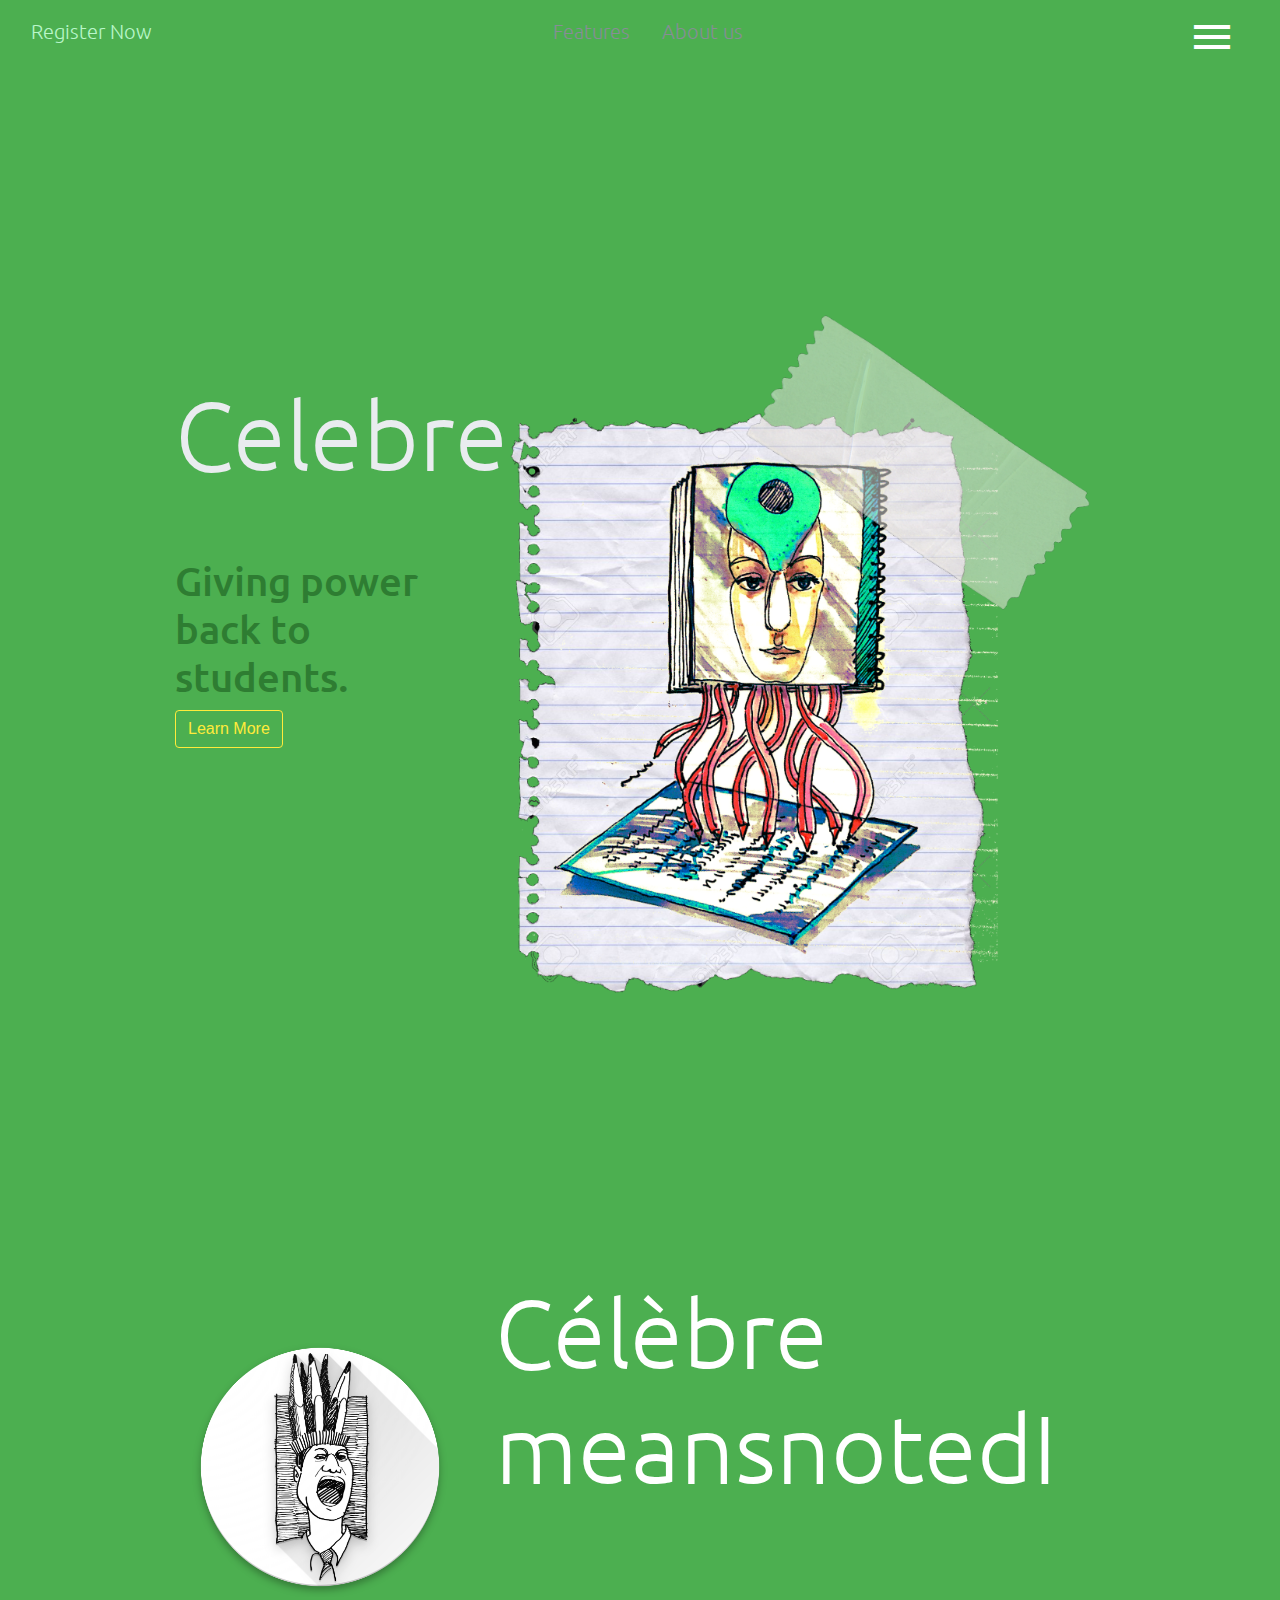
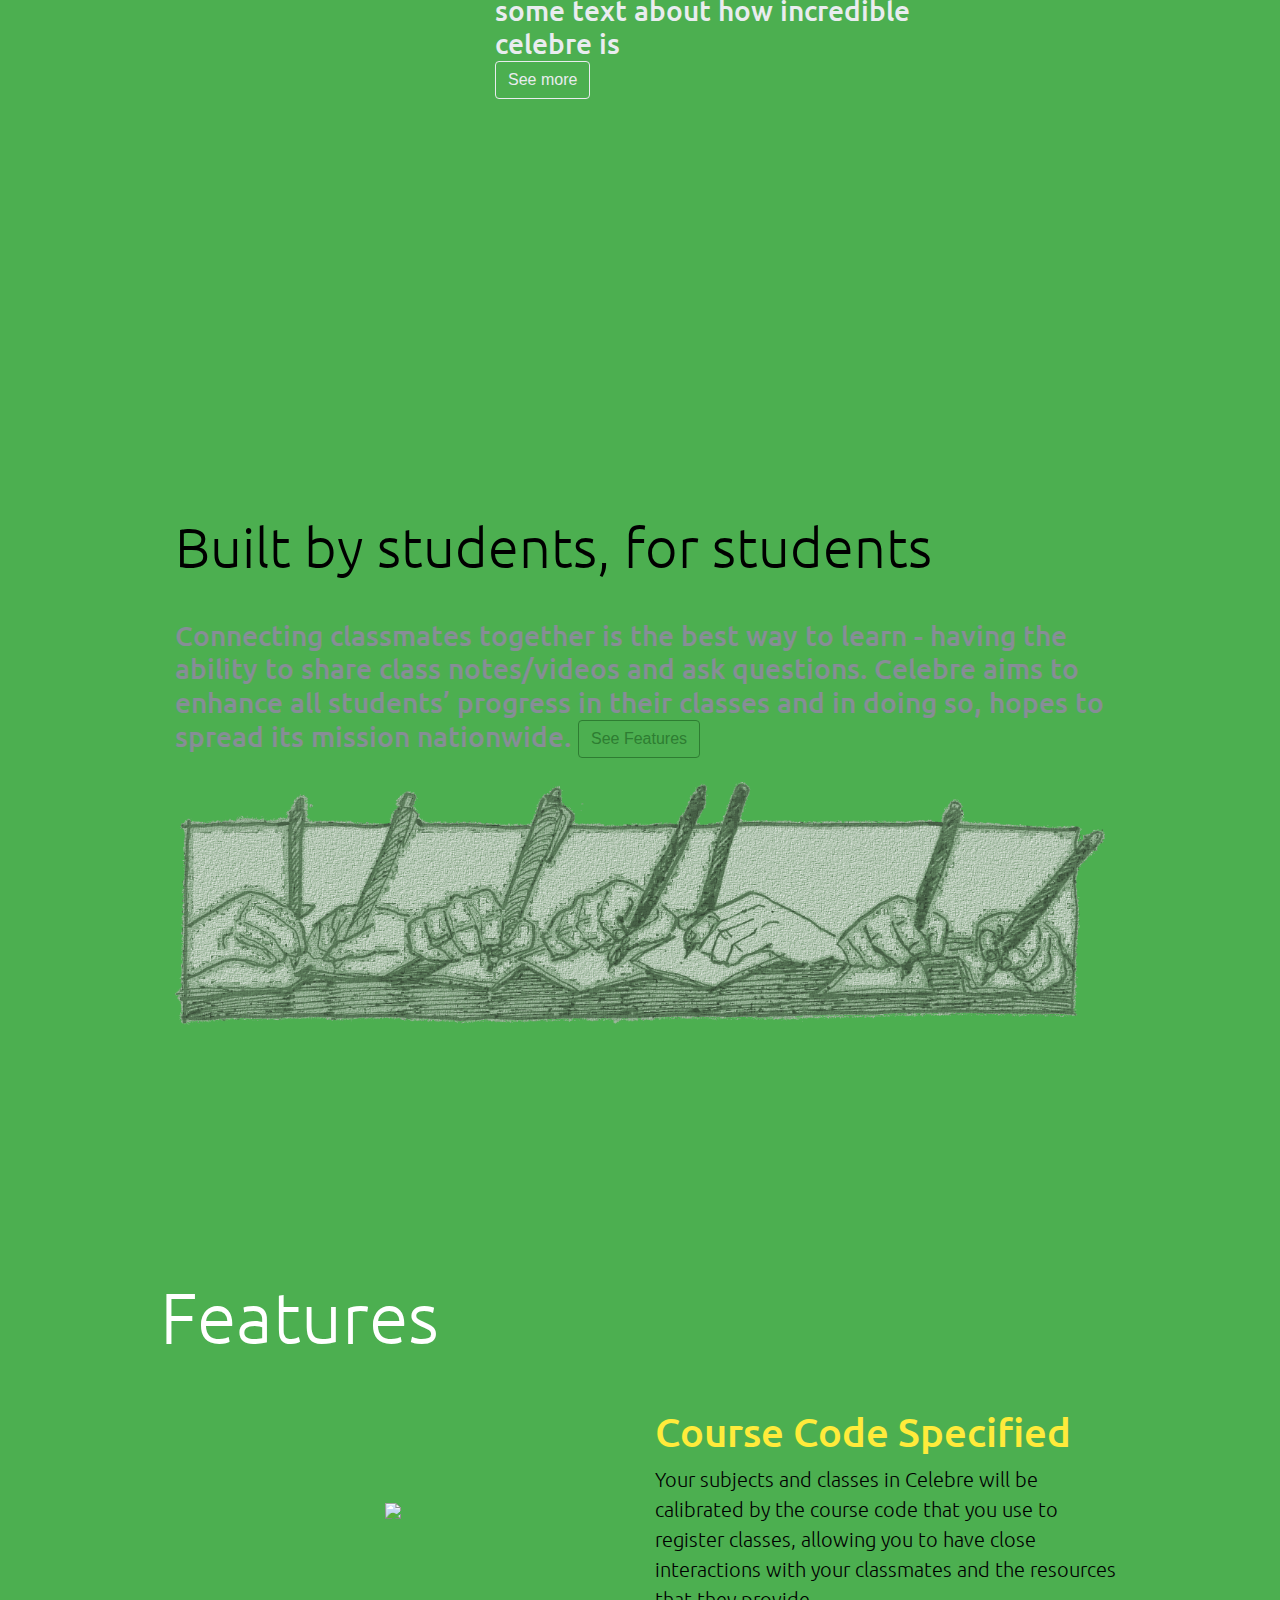
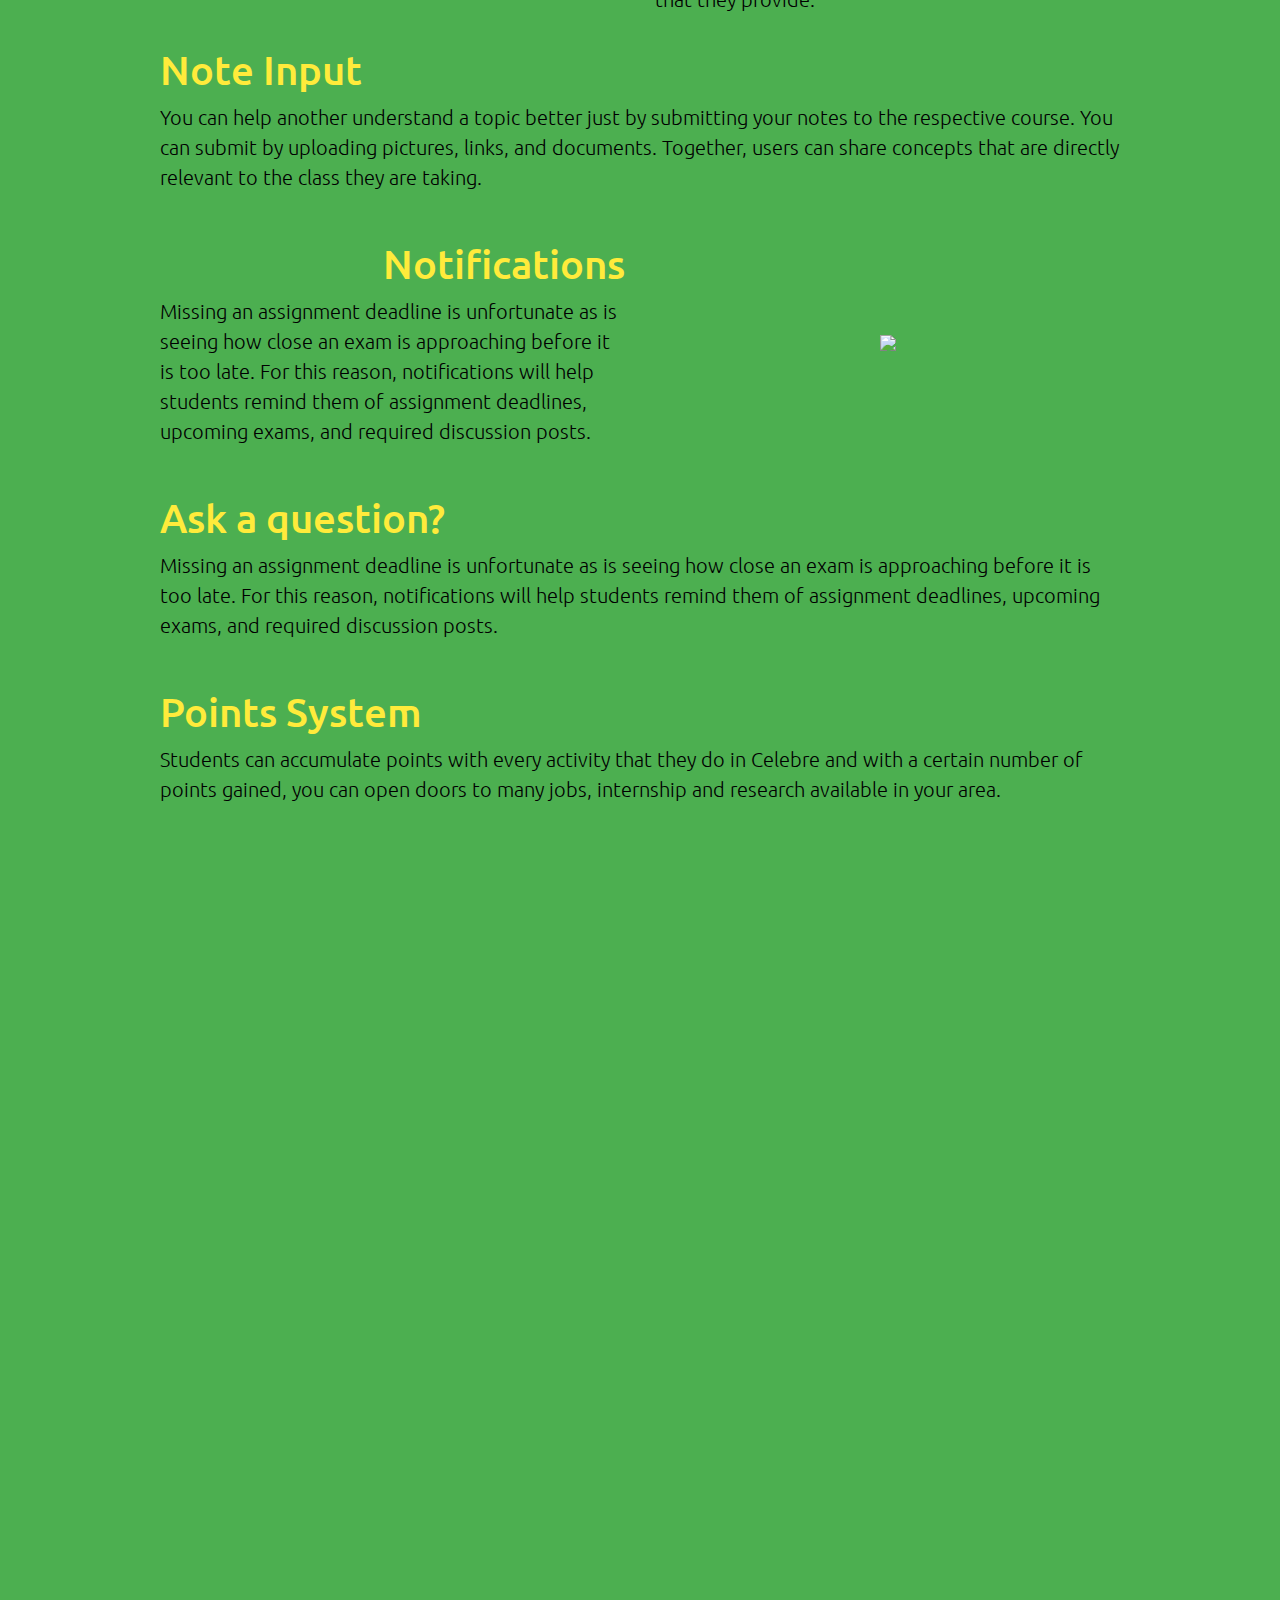
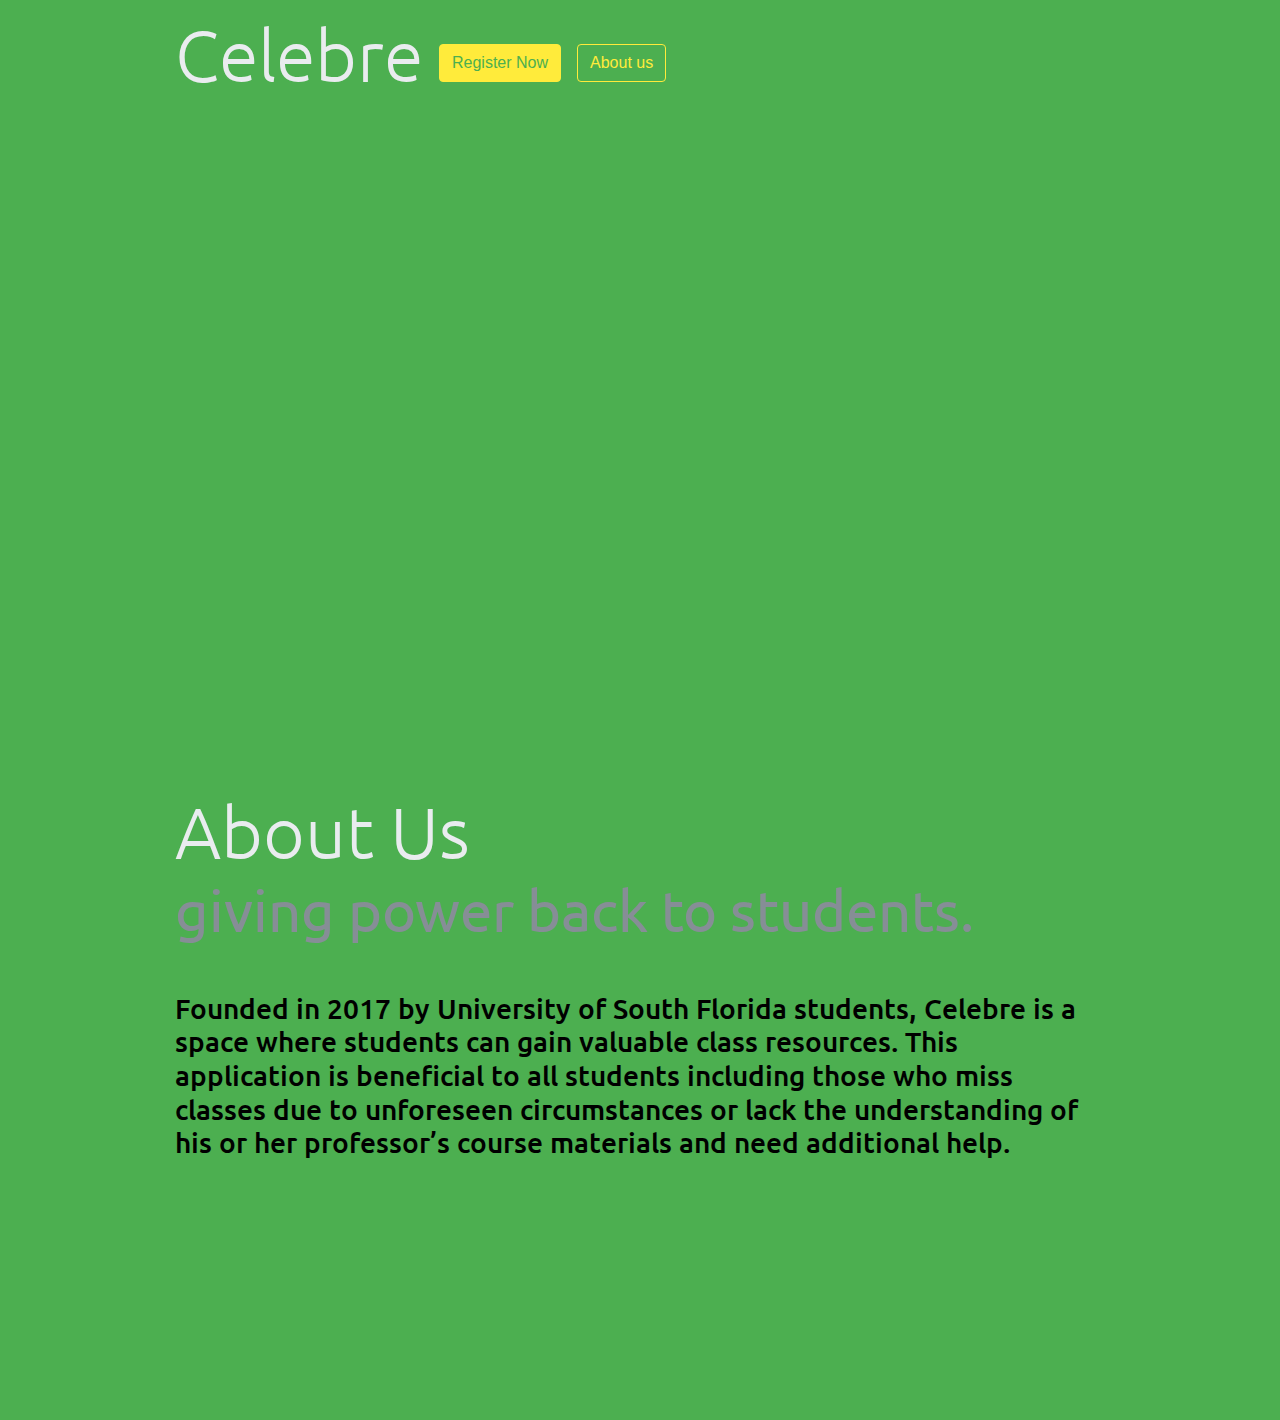
==== index.html @ 0b9c1ee3 "V0.1" ====
<!DOCTYPE html><html class=no-js><meta charset=utf-8><meta content="ie=edge"http-equiv=x-ua-compatible><title>Celebre - Giving Power Back To Students</title><meta content=""name=description><meta content="width=device-width,initial-scale=1"name=viewport><link href=site.webmanifest rel=manifest><link href=icon.png rel=apple-touch-icon><link href="https://fonts.googleapis.com/css?family=Ubuntu"rel=stylesheet><link href=scss/moebootstrap.css rel=stylesheet crossorigin=anonymous><link href="https://fonts.googleapis.com/icon?family=Material+Icons"rel=stylesheet><link href=css/normalize.css rel=stylesheet><link href=css/main.css rel=stylesheet><body><!--[if lte IE 9]><p class=browserupgrade>You are using an <strong>outdated</strong> browser. Please <a href=https://browsehappy.com/ >upgrade your browser</a> to improve your experience and security.<![endif]--><div class="bg-secondary collapse margin-bottom-10"id=navbarToggleExternalContent><div class=p-4><ul class="justify-content-end nav"id=navBarList><li class=nav-item id=loginMenuItem><a href=login.html class=nav-link>LOGIN</a><li class=nav-item id=featuresMenuItem><a href=# class="text-muted nav-link">FEATURES</a><li class=nav-item id=aboutMenuItem><a href=# class="text-muted nav-link">ABOUT</a><li class=nav-item><a href=# class="text-muted nav-link">CONTACT</a></ul></div></div><div class=container-fluid><nav class="bg-transparent navbar navbar-dark"><p class="lead padding-top-10"><a href=register.html class=text-secondary>Register Now</a><div class="d-lg-block d-md-block d-none d-xl-block"><p class="lead padding-top-10 text-secondary"><custom class="text-muted margin-right-32 no-select">Features</custom><custom class="text-muted margin-right-32 no-select">About us</custom></div><button class="no-select navbar-toggler"type=button aria-controls=navbarToggleExternalContent aria-expanded=false aria-label="Toggle navigation"data-target=#navbarToggleExternalContent data-toggle=collapse><i class="text-white large material-icons no-select"></i></button></nav></div><div class="container-fluid w-75"><div class="row align-items-center panel whole-page"data-color=green><div class="col-md-6 col-sm-12 col-lg-4"><div class="d-block d-md-none"><h1 class="text-light display-3">Celebre</h1><p class="h3 text-dark">Giving power back to students. <button class="btn my-2 my-sm-0 move-next-button btn-outline-success"type=submit>Learn More</button></div><div class="d-lg-block d-md-block d-none d-xl-block"><h1 class="text-light display-1">Celebre</h1><p class="h1 text-dark">Giving power back to students. <button class="btn my-2 my-sm-0 move-next-button btn-outline-success"type=submit>Learn More</button></div></div><div class="col d-lg-block d-md-block d-none d-xl-block"><p class="align-content-center d-flex justify-content-center"><div class="row img mx-auto align-content-end"style=height:900px;width:auto><img src=img/facebookpaper.png alt="Image of the specified item"class="col card-img-top mh-100 width-auto float-right img-fluid"id=img-186960085240></div></div></div><div class="row align-items-center panel whole-page"data-color=dark-green><div class="d-lg-block d-md-block d-none d-xl-block col-4"><p class="align-content-center d-flex justify-content-center"><div class="row align-items-center img mx-auto"style=height:800px;width:auto><img src=img/nativeAmerican.png alt="Image of the specified item"class="col card-img-top mh-100 width-auto"></div></div><div class="col-md-6 col-sm-12"><h1 class="text-white d-block d-md-none display-4">Célèbre means<custom class=celebre-means>noted</custom></h1><h1 class="d-lg-block d-md-block d-none d-xl-block display-1 text-white">Célèbre means<custom class=celebre-means>noted</custom></h1><br><p class="text-light h3">some text about how incredible celebre is<br><button class="btn my-2 my-sm-0 move-next-button btn-outline-light"type=submit>See more</button></div></div><div class="row align-items-center panel whole-page"data-color=gray><div><div class=col-sm-12><h1 class=display-4>Built by students, for students</h1><p class="text-muted h3">Connecting classmates together is the best way to learn - having the ability to share class notes/videos and ask questions. Celebre aims to enhance all students’ progress in their classes and in doing so, hopes to spread its mission nationwide. <button class="btn my-2 my-sm-0 move-next-button btn-outline-dark"type=submit>See Features</button></div><img src=img/longhandsnotes.png alt="Image of the specified item"class="col card-img-top mh-100 width-auto padding-top-bottom"></div></div><div class="row align-items-center panel whole-page padding-bottom-400"data-color=green><div class="row align-items-center"><div class=col-sm-12><h1 class="text-white text-white display-3">Features</h1></div><div class="d-lg-block d-md-block d-none d-xl-block col-md-6"><p class="align-content-center d-flex justify-content-center"><img src=https://bootstrap-themes.github.io/marketing/assets/img/startup-2.jpg></div><div class=col><p class="h1 text-success">Course Code Specified<p class=lead>Your subjects and classes in Celebre will be calibrated by the course code that you use to register classes, allowing you to have close interactions with your classmates and the resources that they provide.</div></div><div class="row align-items-center padding-top-bottom"><div class=col><p class="h1 text-success">Note Input<p class=lead>You can help another understand a topic better just by submitting your notes to the respective course. You can submit by uploading pictures, links, and documents. Together, users can share concepts that are directly relevant to the class they are taking.</div></div><div class="row align-items-center padding-top-bottom"><div class=col><p class="h1 text-success text-right">Notifications<p class=lead>Missing an assignment deadline is unfortunate as is seeing how close an exam is approaching before it is too late. For this reason, notifications will help students remind them of assignment deadlines, upcoming exams, and required discussion posts.</div><div class="d-lg-block d-md-block d-none d-xl-block col-md-6"><p class="align-content-center d-flex justify-content-center"><img src=https://bootstrap-themes.github.io/marketing/assets/img/startup-2.jpg></div></div><div class="row align-items-center padding-top-bottom"><div class=col><p class="h1 text-success">Ask a question?<p class=lead>Missing an assignment deadline is unfortunate as is seeing how close an exam is approaching before it is too late. For this reason, notifications will help students remind them of assignment deadlines, upcoming exams, and required discussion posts.</div></div><div class="row align-items-center padding-top-bottom"><div class=col><p class="h1 text-success">Points System<p class=lead>Students can accumulate points with every activity that they do in Celebre and with a certain number of points gained, you can open doors to many jobs, internship and research available in your area.</div></div></div><div class="row align-items-center panel whole-page"data-color=green><div class="col padding-top-bottom"><h1 class="text-light display-3">Celebre <button class="btn my-2 my-sm-0 btn-success"type=submit><a href=register.html>Register Now</a></button> <button class="btn my-2 my-sm-0 move-next-button btn-outline-success"type=submit>About us</button></h1></div></div><div class="row align-items-center panel whole-page"data-color=orange><div class="col padding-top-bottom"><h1 class="text-light display-3">About Us <small class="d-lg-block d-md-block d-none d-xl-block text-muted">giving power back to students.</small></h1><p class=h3>Founded in 2017 by University of South Florida students, Celebre is a space where students can gain valuable class resources. This application is beneficial to all students including those who miss classes due to unforeseen circumstances or lack the understanding of his or her professor’s course materials and need additional help.</div></div></div><script src=js/vendor/modernizr-3.5.0.min.js></script><script src=https://code.jquery.com/jquery-3.2.1.min.js crossorigin=anonymous integrity="sha256-hwg4gsxgFZhOsEEamdOYGBf13FyQuiTwlAQgxVSNgt4="></script><script>window.jQuery||document.write('<script src="js/vendor/jquery-3.2.1.min.js"><\/script>')</script><script src=https://cdnjs.cloudflare.com/ajax/libs/popper.js/1.12.3/umd/popper.min.js crossorigin=anonymous integrity=sha384-vFJXuSJphROIrBnz7yo7oB41mKfc8JzQZiCq4NCceLEaO4IHwicKwpJf9c9IpFgh></script><script src=https://maxcdn.bootstrapcdn.com/bootstrap/4.0.0-beta.2/js/bootstrap.min.js crossorigin=anonymous integrity=sha384-alpBpkh1PFOepccYVYDB4do5UnbKysX5WZXm3XxPqe5iKTfUKjNkCk9SaVuEZflJ></script><script src=js/plugins.js></script><script src=js/main.js></script><script>window.ga=function(){ga.q.push(arguments)},ga.q=[],ga.l=+new Date,ga("create","UA-80849181-2","auto"),ga("send","pageview")</script><script src=https://www.google-analytics.com/analytics.js async defer></script>
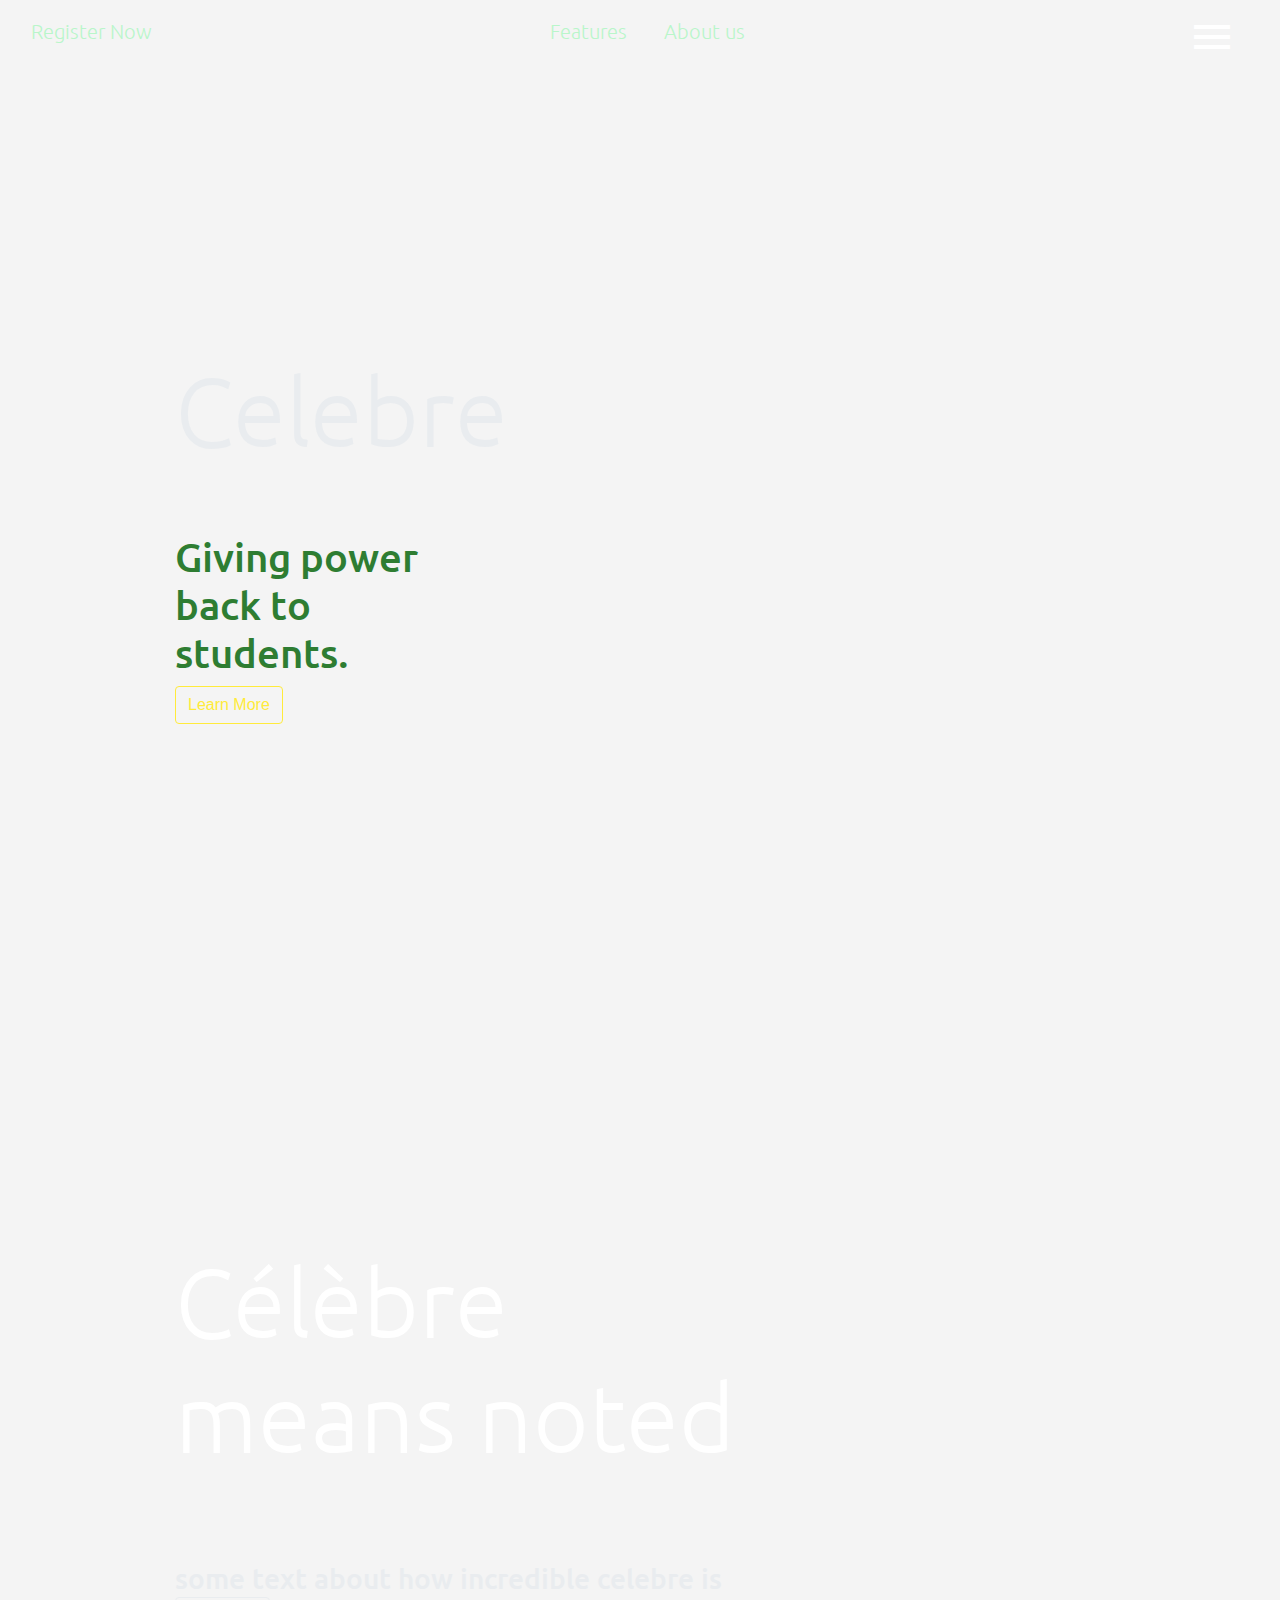
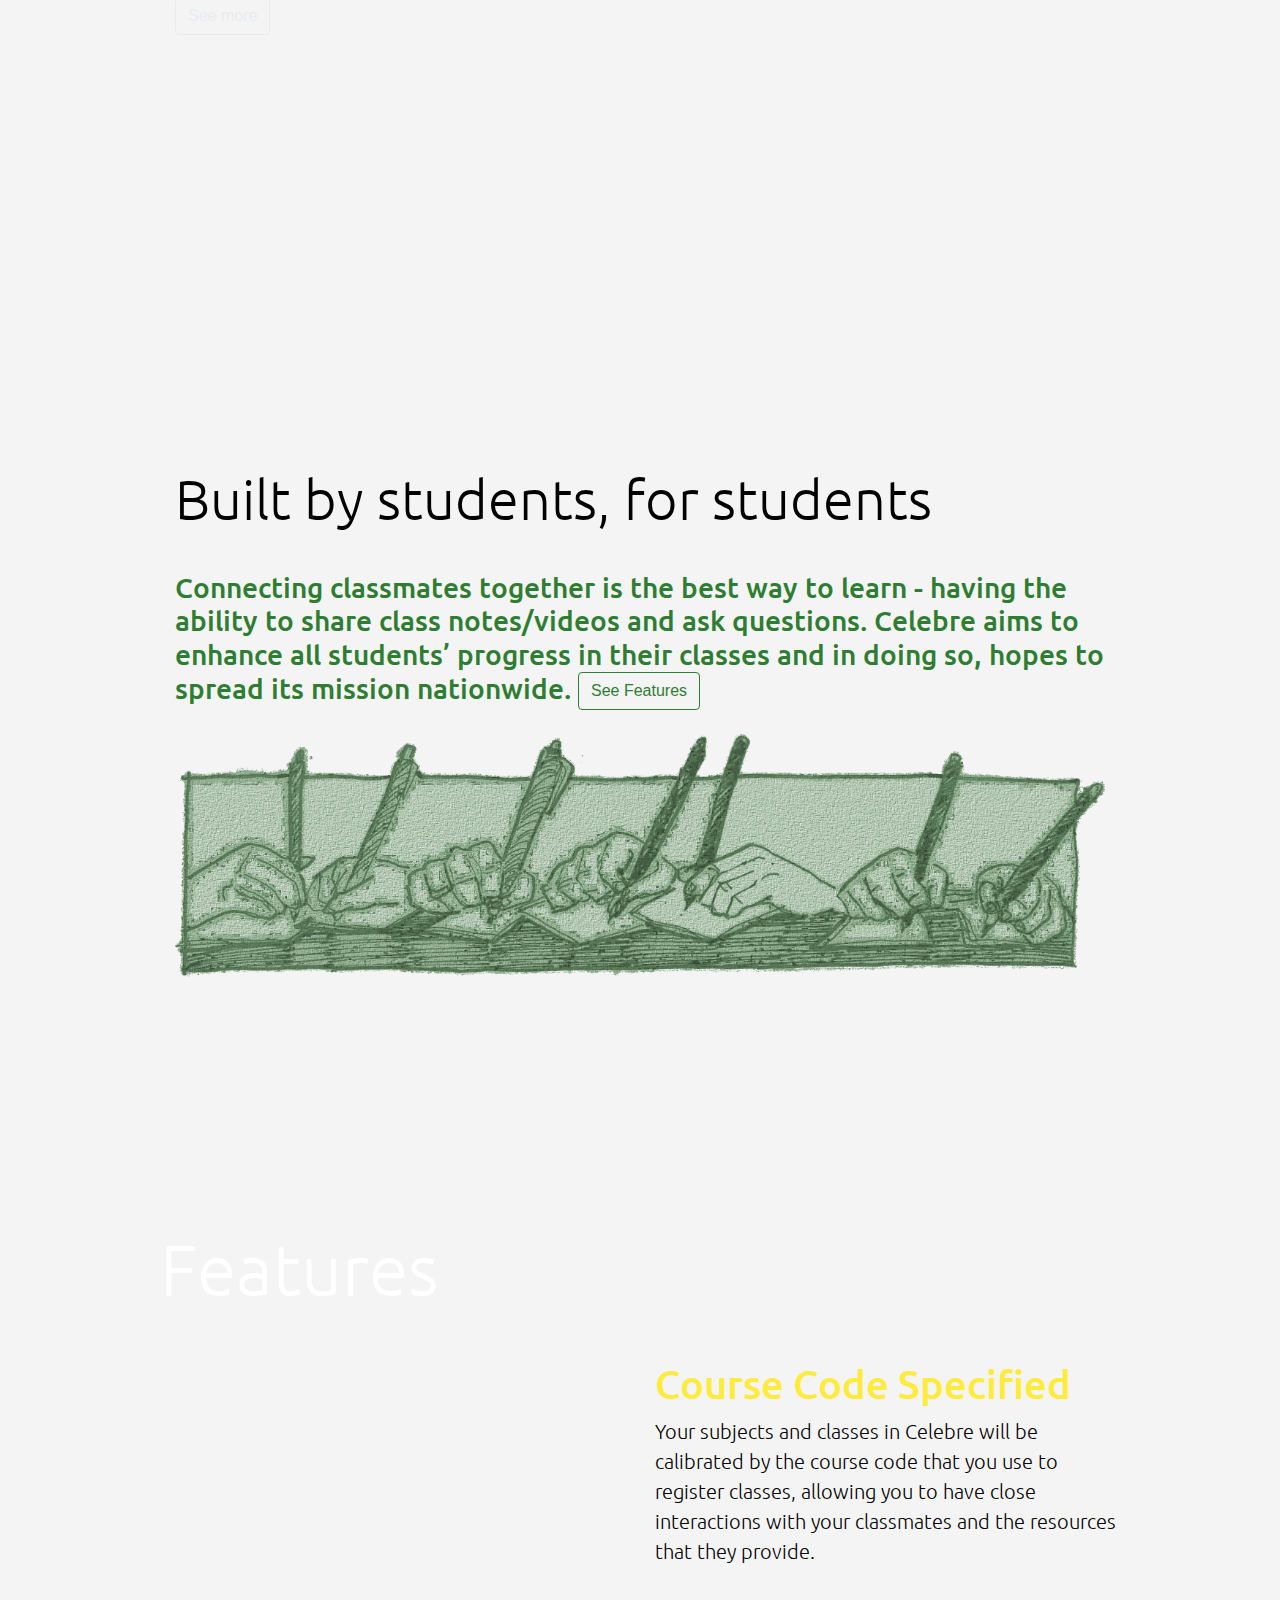
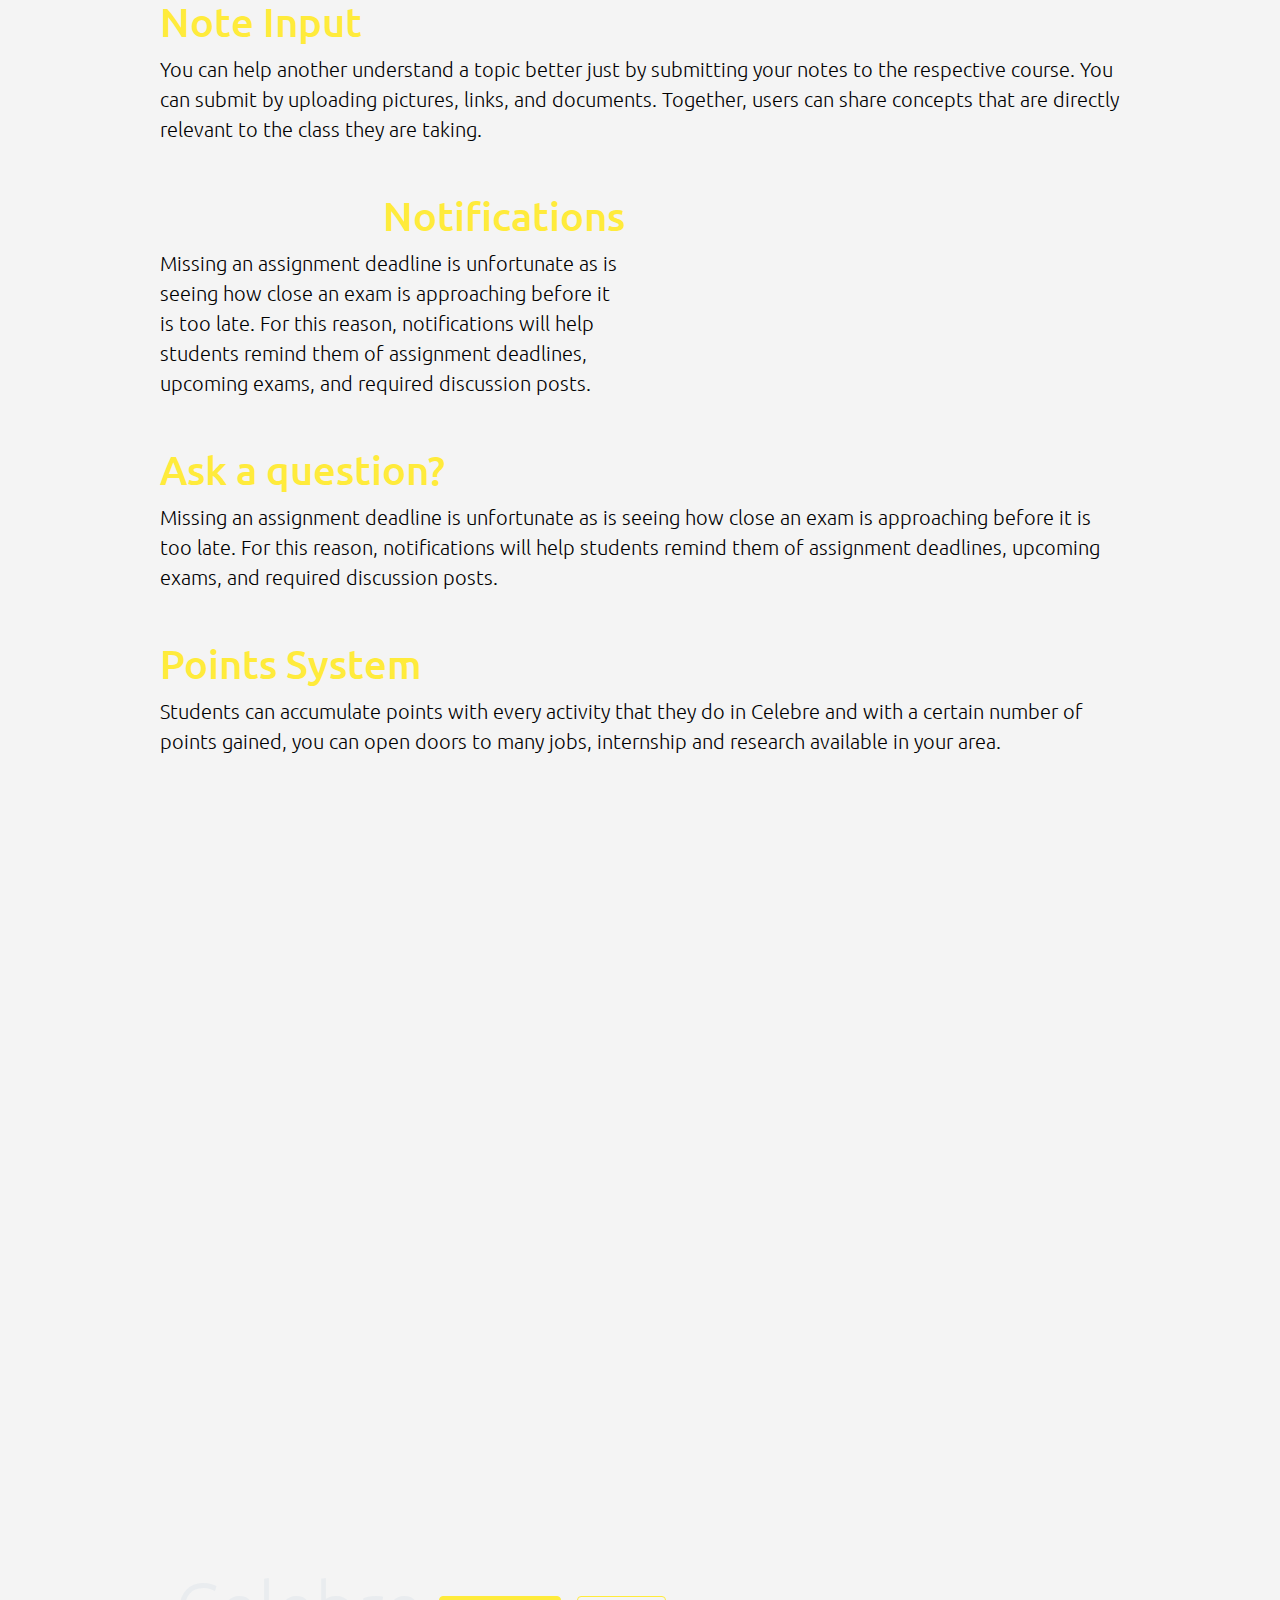
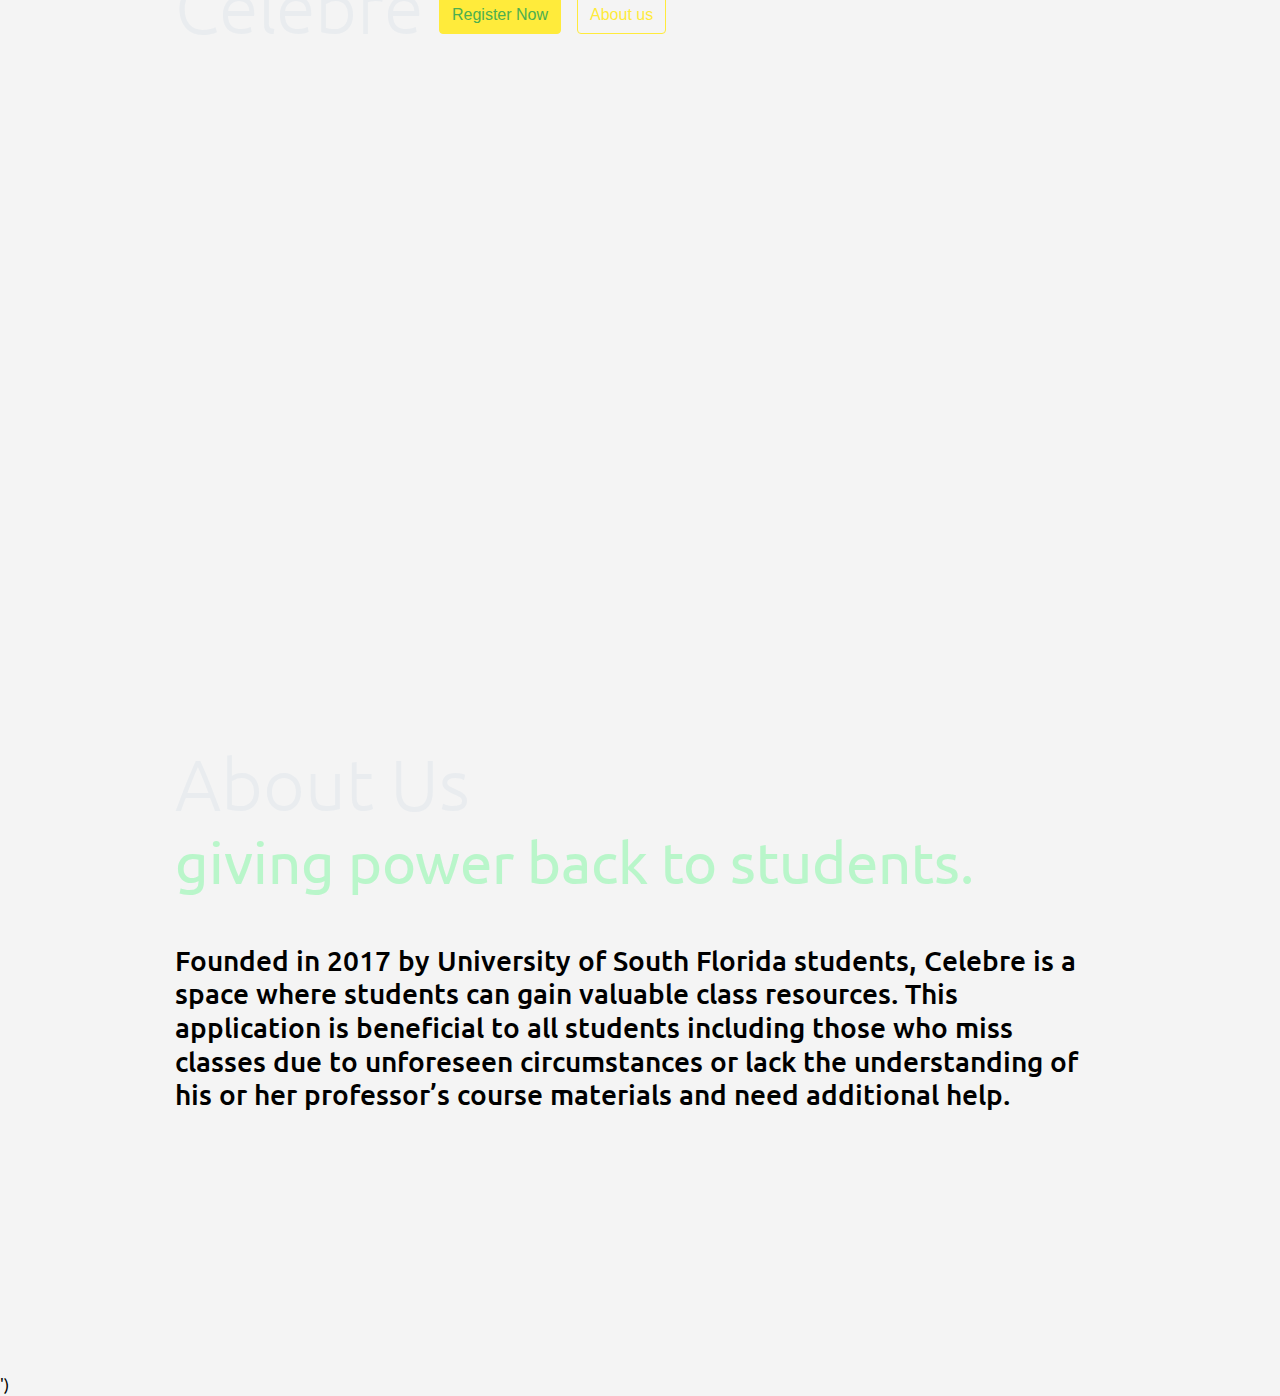
==== commit 67664dd2: "Removed horrendous images" ====
--- a/index.html
+++ b/index.html
@@ -1 +1 @@
-<!DOCTYPE html><html class=no-js><meta charset=utf-8><meta content="ie=edge"http-equiv=x-ua-compatible><title>Celebre - Giving Power Back To Students</title><meta content=""name=description><meta content="width=device-width,initial-scale=1"name=viewport><link href=site.webmanifest rel=manifest><link href=icon.png rel=apple-touch-icon><link href="https://fonts.googleapis.com/css?family=Ubuntu"rel=stylesheet><link href=scss/moebootstrap.css rel=stylesheet crossorigin=anonymous><link href="https://fonts.googleapis.com/icon?family=Material+Icons"rel=stylesheet><link href=css/normalize.css rel=stylesheet><link href=css/main.css rel=stylesheet><body><!--[if lte IE 9]><p class=browserupgrade>You are using an <strong>outdated</strong> browser. Please <a href=https://browsehappy.com/ >upgrade your browser</a> to improve your experience and security.<![endif]--><div class="bg-secondary collapse margin-bottom-10"id=navbarToggleExternalContent><div class=p-4><ul class="justify-content-end nav"id=navBarList><li class=nav-item id=loginMenuItem><a href=login.html class=nav-link>LOGIN</a><li class=nav-item id=featuresMenuItem><a href=# class="text-muted nav-link">FEATURES</a><li class=nav-item id=aboutMenuItem><a href=# class="text-muted nav-link">ABOUT</a><li class=nav-item><a href=# class="text-muted nav-link">CONTACT</a></ul></div></div><div class=container-fluid><nav class="bg-transparent navbar navbar-dark"><p class="lead padding-top-10"><a href=register.html class=text-secondary>Register Now</a><div class="d-lg-block d-md-block d-none d-xl-block"><p class="lead padding-top-10 text-secondary"><custom class="text-muted margin-right-32 no-select">Features</custom><custom class="text-muted margin-right-32 no-select">About us</custom></div><button class="no-select navbar-toggler"type=button aria-controls=navbarToggleExternalContent aria-expanded=false aria-label="Toggle navigation"data-target=#navbarToggleExternalContent data-toggle=collapse><i class="text-white large material-icons no-select"></i></button></nav></div><div class="container-fluid w-75"><div class="row align-items-center panel whole-page"data-color=green><div class="col-md-6 col-sm-12 col-lg-4"><div class="d-block d-md-none"><h1 class="text-light display-3">Celebre</h1><p class="h3 text-dark">Giving power back to students. <button class="btn my-2 my-sm-0 move-next-button btn-outline-success"type=submit>Learn More</button></div><div class="d-lg-block d-md-block d-none d-xl-block"><h1 class="text-light display-1">Celebre</h1><p class="h1 text-dark">Giving power back to students. <button class="btn my-2 my-sm-0 move-next-button btn-outline-success"type=submit>Learn More</button></div></div><div class="col d-lg-block d-md-block d-none d-xl-block"><p class="align-content-center d-flex justify-content-center"><div class="row img mx-auto align-content-end"style=height:900px;width:auto><img src=img/facebookpaper.png alt="Image of the specified item"class="col card-img-top mh-100 width-auto float-right img-fluid"id=img-186960085240></div></div></div><div class="row align-items-center panel whole-page"data-color=dark-green><div class="d-lg-block d-md-block d-none d-xl-block col-4"><p class="align-content-center d-flex justify-content-center"><div class="row align-items-center img mx-auto"style=height:800px;width:auto><img src=img/nativeAmerican.png alt="Image of the specified item"class="col card-img-top mh-100 width-auto"></div></div><div class="col-md-6 col-sm-12"><h1 class="text-white d-block d-md-none display-4">Célèbre means<custom class=celebre-means>noted</custom></h1><h1 class="d-lg-block d-md-block d-none d-xl-block display-1 text-white">Célèbre means<custom class=celebre-means>noted</custom></h1><br><p class="text-light h3">some text about how incredible celebre is<br><button class="btn my-2 my-sm-0 move-next-button btn-outline-light"type=submit>See more</button></div></div><div class="row align-items-center panel whole-page"data-color=gray><div><div class=col-sm-12><h1 class=display-4>Built by students, for students</h1><p class="text-muted h3">Connecting classmates together is the best way to learn - having the ability to share class notes/videos and ask questions. Celebre aims to enhance all students’ progress in their classes and in doing so, hopes to spread its mission nationwide. <button class="btn my-2 my-sm-0 move-next-button btn-outline-dark"type=submit>See Features</button></div><img src=img/longhandsnotes.png alt="Image of the specified item"class="col card-img-top mh-100 width-auto padding-top-bottom"></div></div><div class="row align-items-center panel whole-page padding-bottom-400"data-color=green><div class="row align-items-center"><div class=col-sm-12><h1 class="text-white text-white display-3">Features</h1></div><div class="d-lg-block d-md-block d-none d-xl-block col-md-6"><p class="align-content-center d-flex justify-content-center"><img src=https://bootstrap-themes.github.io/marketing/assets/img/startup-2.jpg></div><div class=col><p class="h1 text-success">Course Code Specified<p class=lead>Your subjects and classes in Celebre will be calibrated by the course code that you use to register classes, allowing you to have close interactions with your classmates and the resources that they provide.</div></div><div class="row align-items-center padding-top-bottom"><div class=col><p class="h1 text-success">Note Input<p class=lead>You can help another understand a topic better just by submitting your notes to the respective course. You can submit by uploading pictures, links, and documents. Together, users can share concepts that are directly relevant to the class they are taking.</div></div><div class="row align-items-center padding-top-bottom"><div class=col><p class="h1 text-success text-right">Notifications<p class=lead>Missing an assignment deadline is unfortunate as is seeing how close an exam is approaching before it is too late. For this reason, notifications will help students remind them of assignment deadlines, upcoming exams, and required discussion posts.</div><div class="d-lg-block d-md-block d-none d-xl-block col-md-6"><p class="align-content-center d-flex justify-content-center"><img src=https://bootstrap-themes.github.io/marketing/assets/img/startup-2.jpg></div></div><div class="row align-items-center padding-top-bottom"><div class=col><p class="h1 text-success">Ask a question?<p class=lead>Missing an assignment deadline is unfortunate as is seeing how close an exam is approaching before it is too late. For this reason, notifications will help students remind them of assignment deadlines, upcoming exams, and required discussion posts.</div></div><div class="row align-items-center padding-top-bottom"><div class=col><p class="h1 text-success">Points System<p class=lead>Students can accumulate points with every activity that they do in Celebre and with a certain number of points gained, you can open doors to many jobs, internship and research available in your area.</div></div></div><div class="row align-items-center panel whole-page"data-color=green><div class="col padding-top-bottom"><h1 class="text-light display-3">Celebre <button class="btn my-2 my-sm-0 btn-success"type=submit><a href=register.html>Register Now</a></button> <button class="btn my-2 my-sm-0 move-next-button btn-outline-success"type=submit>About us</button></h1></div></div><div class="row align-items-center panel whole-page"data-color=orange><div class="col padding-top-bottom"><h1 class="text-light display-3">About Us <small class="d-lg-block d-md-block d-none d-xl-block text-muted">giving power back to students.</small></h1><p class=h3>Founded in 2017 by University of South Florida students, Celebre is a space where students can gain valuable class resources. This application is beneficial to all students including those who miss classes due to unforeseen circumstances or lack the understanding of his or her professor’s course materials and need additional help.</div></div></div><script src=js/vendor/modernizr-3.5.0.min.js></script><script src=https://code.jquery.com/jquery-3.2.1.min.js crossorigin=anonymous integrity="sha256-hwg4gsxgFZhOsEEamdOYGBf13FyQuiTwlAQgxVSNgt4="></script><script>window.jQuery||document.write('<script src="js/vendor/jquery-3.2.1.min.js"><\/script>')</script><script src=https://cdnjs.cloudflare.com/ajax/libs/popper.js/1.12.3/umd/popper.min.js crossorigin=anonymous integrity=sha384-vFJXuSJphROIrBnz7yo7oB41mKfc8JzQZiCq4NCceLEaO4IHwicKwpJf9c9IpFgh></script><script src=https://maxcdn.bootstrapcdn.com/bootstrap/4.0.0-beta.2/js/bootstrap.min.js crossorigin=anonymous integrity=sha384-alpBpkh1PFOepccYVYDB4do5UnbKysX5WZXm3XxPqe5iKTfUKjNkCk9SaVuEZflJ></script><script src=js/plugins.js></script><script src=js/main.js></script><script>window.ga=function(){ga.q.push(arguments)},ga.q=[],ga.l=+new Date,ga("create","UA-80849181-2","auto"),ga("send","pageview")</script><script src=https://www.google-analytics.com/analytics.js async defer></script>
+<!doctype html><html class="no-js" lang=""><head> <meta charset="utf-8"> <meta http-equiv="x-ua-compatible" content="ie=edge"> <title>Celebre - Giving Power Back To Students</title> <meta name="description" content=""> <meta name="viewport" content="width=device-width, initial-scale=1"> <link rel="manifest" href="site.webmanifest"> <link rel="apple-touch-icon" href="icon.png"> <link href="https://fonts.googleapis.com/css?family=Ubuntu" rel="stylesheet"> <link rel="stylesheet" href="scss/moebootstrap.css" crossorigin="anonymous"> <link href="https://fonts.googleapis.com/icon?family=Material+Icons" rel="stylesheet"> <link rel="stylesheet" href="css/normalize.css"> <link rel="stylesheet" href="css/main.css"></head><body><!--[if lte IE 9]><p class="browserupgrade">You are using an <strong>outdated</strong> browser. Please <a href="https://browsehappy.com/">upgrade your browser</a> to improve your experience and security.</p><![endif]--><div class="collapse margin-bottom-10 bg-secondary" id="navbarToggleExternalContent"> <div class=" p-4"> <ul class="nav justify-content-end" id="navBarList"> <li class="nav-item" id="loginMenuItem"> <a class="nav-link" href="login.html">LOGIN</a> </li><li class="nav-item" id="featuresMenuItem"> <a class="nav-link text-muted" href="#features_div">FEATURES</a> </li><li class="nav-item" id="aboutMenuItem"> <a class="nav-link text-muted" href="#aboutus_div">ABOUT</a> </li><li class="nav-item"> <a class="nav-link text-muted" href="#">CONTACT</a> </li></ul> </div></div><div class="container-fluid"> <nav class="navbar navbar-dark bg-transparent"> <p class="lead padding-top-10"><a href="register.html" class="text-secondary">Register Now</a></p><div class="d-none d-md-block d-lg-block d-xl-block"> <p class="lead padding-top-10"><custom class="margin-right-32 no-select "><a href="#features_div" class="no-select text-secondary">Features </a></custom> <custom class="margin-right-32 no-select"><a href="#aboutus_div" class="text-secondary no-select">About us</a></custom></p></div><button class="navbar-toggler no-select" type="button" data-toggle="collapse" data-target="#navbarToggleExternalContent" aria-controls="navbarToggleExternalContent" aria-expanded="false" aria-label="Toggle navigation"> <i class="material-icons large text-white no-select">&#xE5D2;</i> </button> </nav></div><div class="container-fluid w-75"> <div class="row align-items-center panel whole-page" data-color="green"> <div class="col-sm-12 col-md-6 col-lg-4"> <div class="d-block d-md-none"><h1 class="display-3 text-light">Celebre</h1> <p class="h3 text-dark">Giving power back to students. <button class="btn btn-outline-success my-2 my-sm-0 move-next-button" type="submit">Learn More</button> </p></div><div class="d-none d-md-block d-lg-block d-xl-block"><h1 class="display-1 text-light">Celebre</h1> <p class="h1 text-dark">Giving power back to students. <button class="btn btn-outline-success my-2 my-sm-0 move-next-button" type="submit">Learn More</button> </p></div></div><div class="d-none d-md-block d-lg-block d-xl-block col"> <p class="align-content-center d-flex justify-content-center"> </p></div></div><div class="row align-items-center panel whole-page" data-color="dark-green"> <div class=" col-md-8 col-sm-12"> <h1 class="d-block d-md-none display-4 text-white">Célèbre means<br><custom class="celebre-means">noted</custom></h1> <h1 class="d-none d-md-block d-lg-block d-xl-block display-1 text-white">Célèbre means <custom class="celebre-means">noted</custom></h1><br><p class="h3 text-light"> some text about how incredible celebre is<br><button class="btn btn-outline-light my-2 my-sm-0 move-next-button" type="submit">See more</button> </p></div></div><div class="row align-items-center panel whole-page" data-color="gray"> <div> <div class="col-sm-12"> <h1 class="display-4">Built by students, for students</h1> <p class="h3 text-dark"> Connecting classmates together is the best way to learn - having the ability to share class notes/videos and ask questions. Celebre aims to enhance all students’ progress in their classes and in doing so, hopes to spread its mission nationwide. <button class="btn btn-outline-dark my-2 my-sm-0 move-next-button" type="submit">See Features</button> </p></div><img id="" class="col card-img-top mh-100 width-auto padding-top-bottom" src="img/longhandsnotes.png" alt="Image of the specified item"> </div></div><div class="row align-items-center panel whole-page padding-bottom-400" id="features_div" data-color="green"> <div class="row align-items-center"> <div class="col-sm-12"> <h1 class="display-3 text-white text-white">Features</h1> </div><div class="d-none d-md-block d-lg-block d-xl-block col-md-6 "> </div><div class="col"> <p class="h1 text-success">Course Code Specified</p><p class="lead ">Your subjects and classes in Celebre will be calibrated by the course code that you use to register classes, allowing you to have close interactions with your classmates and the resources that they provide.</p></div></div><div class="row align-items-center padding-top-bottom"> <div class="col"> <p class="h1 text-success">Note Input</p><p class="lead">You can help another understand a topic better just by submitting your notes to the respective course. You can submit by uploading pictures, links, and documents. Together, users can share concepts that are directly relevant to the class they are taking. </p></div></div><div class="row align-items-center padding-top-bottom" > <div class="col"> <p class="h1 text-right text-success">Notifications</p><p class="lead">Missing an assignment deadline is unfortunate as is seeing how close an exam is approaching before it is too late. For this reason, notifications will help students remind them of assignment deadlines, upcoming exams, and required discussion posts. </p></div><div class="d-none d-md-block d-lg-block d-xl-block col-md-6 "> </div></div><div class="row align-items-center padding-top-bottom" > <div class="col"> <p class="h1 text-success">Ask a question?</p><p class="lead">Missing an assignment deadline is unfortunate as is seeing how close an exam is approaching before it is too late. For this reason, notifications will help students remind them of assignment deadlines, upcoming exams, and required discussion posts. </p></div></div><div class="row align-items-center padding-top-bottom"> <div class="col"> <p class="h1 text-success">Points System</p><p class="lead">Students can accumulate points with every activity that they do in Celebre and with a certain number of points gained, you can open doors to many jobs, internship and research available in your area. </p></div></div></div><div class="row align-items-center panel whole-page" data-color="green"> <div class="col padding-top-bottom"><h1 class="display-3 text-light">Celebre <button class="btn btn-success my-2 my-sm-0" type="submit"><a href="register.html"> Register Now</a></button> <button class="btn btn-outline-success my-2 my-sm-0 move-next-button" type="submit">About us</button> </h1> </div></div><div class="row align-items-center panel whole-page" id="aboutus_div" data-color="dark-green"> <div class="col padding-top-bottom"><h1 class="display-3 text-light">About Us <small class="text-secondary d-none d-md-block d-lg-block d-xl-block"> giving power back to students.</small> </h1> <p class="h3"> Founded in 2017 by University of South Florida students, Celebre is a space where students can gain valuable class resources. This application is beneficial to all students including those who miss classes due to unforeseen circumstances or lack the understanding of his or her professor’s course materials and need additional help. </p></div></div></div><script src="js/vendor/modernizr-3.5.0.min.js"></script><script src="https://code.jquery.com/jquery-3.2.1.min.js" integrity="sha256-hwg4gsxgFZhOsEEamdOYGBf13FyQuiTwlAQgxVSNgt4=" crossorigin="anonymous"></script><script>window.jQuery || document.write('<script src="js/vendor/jquery-3.2.1.min.js"></script>')</script><script src="https://cdnjs.cloudflare.com/ajax/libs/popper.js/1.12.3/umd/popper.min.js" integrity="sha384-vFJXuSJphROIrBnz7yo7oB41mKfc8JzQZiCq4NCceLEaO4IHwicKwpJf9c9IpFgh" crossorigin="anonymous"></script><script src="https://maxcdn.bootstrapcdn.com/bootstrap/4.0.0-beta.2/js/bootstrap.min.js" integrity="sha384-alpBpkh1PFOepccYVYDB4do5UnbKysX5WZXm3XxPqe5iKTfUKjNkCk9SaVuEZflJ" crossorigin="anonymous"></script><script src="js/plugins.js"></script><script src="js/main.js"></script><script>window.ga=function(){ga.q.push(arguments)};ga.q=[];ga.l=+new Date; ga('create','UA-80849181-2','auto');ga('send','pageview')</script><script src="https://www.google-analytics.com/analytics.js" async defer></script></body></html>
--- a/scss/moebootstrap.css
+++ b/scss/moebootstrap.css
@@ -0,0 +1,6545 @@
+/*!
+ * Bootstrap v4.0.0-beta.2 (https://getbootstrap.com)
+ * Copyright 2011-2017 The Bootstrap Authors
+ * Copyright 2011-2017 Twitter, Inc.
+ * Licensed under MIT (https://github.com/twbs/bootstrap/blob/master/LICENSE)
+ */
+:root {
+  --blue: #1565C0;
+  --indigo: #3F51B5;
+  --purple: #673AB7;
+  --pink: #e83e8c;
+  --red: #D50000;
+  --orange: #FF9800;
+  --yellow: #FFEB3B;
+  --green: #4CAF50;
+  --light-green: #B9F6CA;
+  --dark-green: #2E7D32;
+  --teal: #009688;
+  --cyan: #00BCD4;
+  --white: #fff;
+  --gray: #868e96;
+  --gray-dark: #343a40;
+  --primary: #4CAF50;
+  --secondary: #B9F6CA;
+  --success: #FFEB3B;
+  --info: #3F51B5;
+  --warning: #FF9800;
+  --danger: #D50000;
+  --light: #e9ecef;
+  --dark: #2E7D32;
+  --breakpoint-xs: 0;
+  --breakpoint-sm: 576px;
+  --breakpoint-md: 768px;
+  --breakpoint-lg: 992px;
+  --breakpoint-xl: 1200px;
+  --font-family-sans-serif: -apple-system, BlinkMacSystemFont, "Segoe UI", Roboto, "Helvetica Neue", Arial, sans-serif, "Apple Color Emoji", "Segoe UI Emoji", "Segoe UI Symbol";
+  --font-family-monospace: "SFMono-Regular", Menlo, Monaco, Consolas, "Liberation Mono", "Courier New", monospace; }
+
+@media print {
+  *,
+  *::before,
+  *::after {
+    text-shadow: none !important;
+    box-shadow: none !important; }
+
+  a,
+  a:visited {
+    text-decoration: underline; }
+
+  abbr[title]::after {
+    content: " (" attr(title) ")"; }
+
+  pre {
+    white-space: pre-wrap !important; }
+
+  pre,
+  blockquote {
+    border: 1px solid #999;
+    page-break-inside: avoid; }
+
+  thead {
+    display: table-header-group; }
+
+  tr,
+  img {
+    page-break-inside: avoid; }
+
+  p,
+  h2,
+  h3 {
+    orphans: 3;
+    widows: 3; }
+
+  h2,
+  h3 {
+    page-break-after: avoid; }
+
+  .navbar {
+    display: none; }
+
+  .badge {
+    border: 1px solid #000; }
+
+  .table {
+    border-collapse: collapse !important; }
+    .table td,
+    .table th {
+      background-color: #fff !important; }
+
+  .table-bordered th,
+  .table-bordered td {
+    border: 1px solid #ddd !important; } }
+*,
+*::before,
+*::after {
+  box-sizing: border-box; }
+
+html {
+  font-family: sans-serif;
+  line-height: 1.15;
+  -webkit-text-size-adjust: 100%;
+  -ms-text-size-adjust: 100%;
+  -ms-overflow-style: scrollbar;
+  -webkit-tap-highlight-color: rgba(0, 0, 0, 0); }
+
+@-ms-viewport {
+  width: device-width; }
+article, aside, dialog, figcaption, figure, footer, header, hgroup, main, nav, section {
+  display: block; }
+
+body {
+  margin: 0;
+  font-family: -apple-system, BlinkMacSystemFont, "Segoe UI", Roboto, "Helvetica Neue", Arial, sans-serif, "Apple Color Emoji", "Segoe UI Emoji", "Segoe UI Symbol";
+  font-size: 1rem;
+  font-weight: 400;
+  line-height: 1.5;
+  color: #212529;
+  text-align: left;
+  background-color: #fff; }
+
+[tabindex="-1"]:focus {
+  outline: none !important; }
+
+hr {
+  box-sizing: content-box;
+  height: 0;
+  overflow: visible; }
+
+h1, h2, h3, h4, h5, h6 {
+  margin-top: 0;
+  margin-bottom: 0.5rem; }
+
+p {
+  margin-top: 0;
+  margin-bottom: 1rem; }
+
+abbr[title],
+abbr[data-original-title] {
+  text-decoration: underline;
+  text-decoration: underline dotted;
+  cursor: help;
+  border-bottom: 0; }
+
+address {
+  margin-bottom: 1rem;
+  font-style: normal;
+  line-height: inherit; }
+
+ol,
+ul,
+dl {
+  margin-top: 0;
+  margin-bottom: 1rem; }
+
+ol ol,
+ul ul,
+ol ul,
+ul ol {
+  margin-bottom: 0; }
+
+dt {
+  font-weight: 700; }
+
+dd {
+  margin-bottom: .5rem;
+  margin-left: 0; }
+
+blockquote {
+  margin: 0 0 1rem; }
+
+dfn {
+  font-style: italic; }
+
+b,
+strong {
+  font-weight: bolder; }
+
+small {
+  font-size: 80%; }
+
+sub,
+sup {
+  position: relative;
+  font-size: 75%;
+  line-height: 0;
+  vertical-align: baseline; }
+
+sub {
+  bottom: -.25em; }
+
+sup {
+  top: -.5em; }
+
+a {
+  color: #4CAF50;
+  text-decoration: none;
+  background-color: transparent;
+  -webkit-text-decoration-skip: objects; }
+  a:hover {
+    color: #357a38;
+    text-decoration: underline; }
+
+a:not([href]):not([tabindex]) {
+  color: inherit;
+  text-decoration: none; }
+  a:not([href]):not([tabindex]):focus, a:not([href]):not([tabindex]):hover {
+    color: inherit;
+    text-decoration: none; }
+  a:not([href]):not([tabindex]):focus {
+    outline: 0; }
+
+pre,
+code,
+kbd,
+samp {
+  font-family: monospace, monospace;
+  font-size: 1em; }
+
+pre {
+  margin-top: 0;
+  margin-bottom: 1rem;
+  overflow: auto;
+  -ms-overflow-style: scrollbar; }
+
+figure {
+  margin: 0 0 1rem; }
+
+img {
+  vertical-align: middle;
+  border-style: none; }
+
+svg:not(:root) {
+  overflow: hidden; }
+
+a,
+area,
+button,
+[role="button"],
+input:not([type="range"]),
+label,
+select,
+summary,
+textarea {
+  touch-action: manipulation; }
+
+table {
+  border-collapse: collapse; }
+
+caption {
+  padding-top: 0.75rem;
+  padding-bottom: 0.75rem;
+  color: #868e96;
+  text-align: left;
+  caption-side: bottom; }
+
+th {
+  text-align: inherit; }
+
+label {
+  display: inline-block;
+  margin-bottom: .5rem; }
+
+button {
+  border-radius: 0; }
+
+button:focus {
+  outline: 1px dotted;
+  outline: 5px auto -webkit-focus-ring-color; }
+
+input,
+button,
+select,
+optgroup,
+textarea {
+  margin: 0;
+  font-family: inherit;
+  font-size: inherit;
+  line-height: inherit; }
+
+button,
+input {
+  overflow: visible; }
+
+button,
+select {
+  text-transform: none; }
+
+button,
+html [type="button"],
+[type="reset"],
+[type="submit"] {
+  -webkit-appearance: button; }
+
+button::-moz-focus-inner,
+[type="button"]::-moz-focus-inner,
+[type="reset"]::-moz-focus-inner,
+[type="submit"]::-moz-focus-inner {
+  padding: 0;
+  border-style: none; }
+
+input[type="radio"],
+input[type="checkbox"] {
+  box-sizing: border-box;
+  padding: 0; }
+
+input[type="date"],
+input[type="time"],
+input[type="datetime-local"],
+input[type="month"] {
+  -webkit-appearance: listbox; }
+
+textarea {
+  overflow: auto;
+  resize: vertical; }
+
+fieldset {
+  min-width: 0;
+  padding: 0;
+  margin: 0;
+  border: 0; }
+
+legend {
+  display: block;
+  width: 100%;
+  max-width: 100%;
+  padding: 0;
+  margin-bottom: .5rem;
+  font-size: 1.5rem;
+  line-height: inherit;
+  color: inherit;
+  white-space: normal; }
+
+progress {
+  vertical-align: baseline; }
+
+[type="number"]::-webkit-inner-spin-button,
+[type="number"]::-webkit-outer-spin-button {
+  height: auto; }
+
+[type="search"] {
+  outline-offset: -2px;
+  -webkit-appearance: none; }
+
+[type="search"]::-webkit-search-cancel-button,
+[type="search"]::-webkit-search-decoration {
+  -webkit-appearance: none; }
+
+::-webkit-file-upload-button {
+  font: inherit;
+  -webkit-appearance: button; }
+
+output {
+  display: inline-block; }
+
+summary {
+  display: list-item; }
+
+template {
+  display: none; }
+
+[hidden] {
+  display: none !important; }
+
+h1, h2, h3, h4, h5, h6,
+.h1, .h2, .h3, .h4, .h5, .h6 {
+  margin-bottom: 0.5rem;
+  font-family: inherit;
+  font-weight: 500;
+  line-height: 1.2;
+  color: inherit; }
+
+h1, .h1 {
+  font-size: 2.5rem; }
+
+h2, .h2 {
+  font-size: 2rem; }
+
+h3, .h3 {
+  font-size: 1.75rem; }
+
+h4, .h4 {
+  font-size: 1.5rem; }
+
+h5, .h5 {
+  font-size: 1.25rem; }
+
+h6, .h6 {
+  font-size: 1rem; }
+
+.lead {
+  font-size: 1.25rem;
+  font-weight: 300; }
+
+.display-1 {
+  font-size: 6rem;
+  font-weight: 300;
+  line-height: 1.2; }
+
+.display-2 {
+  font-size: 5.5rem;
+  font-weight: 300;
+  line-height: 1.2; }
+
+.display-3 {
+  font-size: 4.5rem;
+  font-weight: 300;
+  line-height: 1.2; }
+
+.display-4 {
+  font-size: 3.5rem;
+  font-weight: 300;
+  line-height: 1.2; }
+
+hr {
+  margin-top: 1rem;
+  margin-bottom: 1rem;
+  border: 0;
+  border-top: 1px solid rgba(0, 0, 0, 0.1); }
+
+small,
+.small {
+  font-size: 80%;
+  font-weight: 400; }
+
+mark,
+.mark {
+  padding: 0.2em;
+  background-color: #fcf8e3; }
+
+.list-unstyled {
+  padding-left: 0;
+  list-style: none; }
+
+.list-inline {
+  padding-left: 0;
+  list-style: none; }
+
+.list-inline-item {
+  display: inline-block; }
+  .list-inline-item:not(:last-child) {
+    margin-right: 5px; }
+
+.initialism {
+  font-size: 90%;
+  text-transform: uppercase; }
+
+.blockquote {
+  margin-bottom: 1rem;
+  font-size: 1.25rem; }
+
+.blockquote-footer {
+  display: block;
+  font-size: 80%;
+  color: #868e96; }
+  .blockquote-footer::before {
+    content: "\2014 \00A0"; }
+
+.img-fluid {
+  max-width: 100%;
+  height: auto; }
+
+.img-thumbnail {
+  padding: 0.25rem;
+  background-color: #fff;
+  border: 1px solid #ddd;
+  border-radius: 0.25rem;
+  transition: all 0.2s ease-in-out;
+  max-width: 100%;
+  height: auto; }
+
+.figure {
+  display: inline-block; }
+
+.figure-img {
+  margin-bottom: 0.5rem;
+  line-height: 1; }
+
+.figure-caption {
+  font-size: 90%;
+  color: #868e96; }
+
+code,
+kbd,
+pre,
+samp {
+  font-family: "SFMono-Regular", Menlo, Monaco, Consolas, "Liberation Mono", "Courier New", monospace; }
+
+code {
+  padding: 0.2rem 0.4rem;
+  font-size: 90%;
+  color: #bd4147;
+  background-color: #f8f9fa;
+  border-radius: 0.25rem; }
+  a > code {
+    padding: 0;
+    color: inherit;
+    background-color: inherit; }
+
+kbd {
+  padding: 0.2rem 0.4rem;
+  font-size: 90%;
+  color: #fff;
+  background-color: #212529;
+  border-radius: 0.2rem; }
+  kbd kbd {
+    padding: 0;
+    font-size: 100%;
+    font-weight: 700; }
+
+pre {
+  display: block;
+  margin-top: 0;
+  margin-bottom: 1rem;
+  font-size: 90%;
+  color: #212529; }
+  pre code {
+    padding: 0;
+    font-size: inherit;
+    color: inherit;
+    background-color: transparent;
+    border-radius: 0; }
+
+.pre-scrollable {
+  max-height: 340px;
+  overflow-y: scroll; }
+
+.container {
+  width: 100%;
+  padding-right: 15px;
+  padding-left: 15px;
+  margin-right: auto;
+  margin-left: auto; }
+  @media (min-width: 576px) {
+    .container {
+      max-width: 540px; } }
+  @media (min-width: 768px) {
+    .container {
+      max-width: 720px; } }
+  @media (min-width: 992px) {
+    .container {
+      max-width: 960px; } }
+  @media (min-width: 1200px) {
+    .container {
+      max-width: 1140px; } }
+
+.container-fluid {
+  width: 100%;
+  padding-right: 15px;
+  padding-left: 15px;
+  margin-right: auto;
+  margin-left: auto; }
+
+.row {
+  display: flex;
+  flex-wrap: wrap;
+  margin-right: -15px;
+  margin-left: -15px; }
+
+.no-gutters {
+  margin-right: 0;
+  margin-left: 0; }
+  .no-gutters > .col,
+  .no-gutters > [class*="col-"] {
+    padding-right: 0;
+    padding-left: 0; }
+
+.col-1, .col-2, .col-3, .col-4, .col-5, .col-6, .col-7, .col-8, .col-9, .col-10, .col-11, .col-12, .col,
+.col-auto, .col-sm-1, .col-sm-2, .col-sm-3, .col-sm-4, .col-sm-5, .col-sm-6, .col-sm-7, .col-sm-8, .col-sm-9, .col-sm-10, .col-sm-11, .col-sm-12, .col-sm,
+.col-sm-auto, .col-md-1, .col-md-2, .col-md-3, .col-md-4, .col-md-5, .col-md-6, .col-md-7, .col-md-8, .col-md-9, .col-md-10, .col-md-11, .col-md-12, .col-md,
+.col-md-auto, .col-lg-1, .col-lg-2, .col-lg-3, .col-lg-4, .col-lg-5, .col-lg-6, .col-lg-7, .col-lg-8, .col-lg-9, .col-lg-10, .col-lg-11, .col-lg-12, .col-lg,
+.col-lg-auto, .col-xl-1, .col-xl-2, .col-xl-3, .col-xl-4, .col-xl-5, .col-xl-6, .col-xl-7, .col-xl-8, .col-xl-9, .col-xl-10, .col-xl-11, .col-xl-12, .col-xl,
+.col-xl-auto {
+  position: relative;
+  width: 100%;
+  min-height: 1px;
+  padding-right: 15px;
+  padding-left: 15px; }
+
+.col {
+  flex-basis: 0;
+  flex-grow: 1;
+  max-width: 100%; }
+
+.col-auto {
+  flex: 0 0 auto;
+  width: auto;
+  max-width: none; }
+
+.col-1 {
+  flex: 0 0 8.3333333333%;
+  max-width: 8.3333333333%; }
+
+.col-2 {
+  flex: 0 0 16.6666666667%;
+  max-width: 16.6666666667%; }
+
+.col-3 {
+  flex: 0 0 25%;
+  max-width: 25%; }
+
+.col-4 {
+  flex: 0 0 33.3333333333%;
+  max-width: 33.3333333333%; }
+
+.col-5 {
+  flex: 0 0 41.6666666667%;
+  max-width: 41.6666666667%; }
+
+.col-6 {
+  flex: 0 0 50%;
+  max-width: 50%; }
+
+.col-7 {
+  flex: 0 0 58.3333333333%;
+  max-width: 58.3333333333%; }
+
+.col-8 {
+  flex: 0 0 66.6666666667%;
+  max-width: 66.6666666667%; }
+
+.col-9 {
+  flex: 0 0 75%;
+  max-width: 75%; }
+
+.col-10 {
+  flex: 0 0 83.3333333333%;
+  max-width: 83.3333333333%; }
+
+.col-11 {
+  flex: 0 0 91.6666666667%;
+  max-width: 91.6666666667%; }
+
+.col-12 {
+  flex: 0 0 100%;
+  max-width: 100%; }
+
+.order-first {
+  order: -1; }
+
+.order-1 {
+  order: 1; }
+
+.order-2 {
+  order: 2; }
+
+.order-3 {
+  order: 3; }
+
+.order-4 {
+  order: 4; }
+
+.order-5 {
+  order: 5; }
+
+.order-6 {
+  order: 6; }
+
+.order-7 {
+  order: 7; }
+
+.order-8 {
+  order: 8; }
+
+.order-9 {
+  order: 9; }
+
+.order-10 {
+  order: 10; }
+
+.order-11 {
+  order: 11; }
+
+.order-12 {
+  order: 12; }
+
+.offset-1 {
+  margin-left: 8.3333333333%; }
+
+.offset-2 {
+  margin-left: 16.6666666667%; }
+
+.offset-3 {
+  margin-left: 25%; }
+
+.offset-4 {
+  margin-left: 33.3333333333%; }
+
+.offset-5 {
+  margin-left: 41.6666666667%; }
+
+.offset-6 {
+  margin-left: 50%; }
+
+.offset-7 {
+  margin-left: 58.3333333333%; }
+
+.offset-8 {
+  margin-left: 66.6666666667%; }
+
+.offset-9 {
+  margin-left: 75%; }
+
+.offset-10 {
+  margin-left: 83.3333333333%; }
+
+.offset-11 {
+  margin-left: 91.6666666667%; }
+
+@media (min-width: 576px) {
+  .col-sm {
+    flex-basis: 0;
+    flex-grow: 1;
+    max-width: 100%; }
+
+  .col-sm-auto {
+    flex: 0 0 auto;
+    width: auto;
+    max-width: none; }
+
+  .col-sm-1 {
+    flex: 0 0 8.3333333333%;
+    max-width: 8.3333333333%; }
+
+  .col-sm-2 {
+    flex: 0 0 16.6666666667%;
+    max-width: 16.6666666667%; }
+
+  .col-sm-3 {
+    flex: 0 0 25%;
+    max-width: 25%; }
+
+  .col-sm-4 {
+    flex: 0 0 33.3333333333%;
+    max-width: 33.3333333333%; }
+
+  .col-sm-5 {
+    flex: 0 0 41.6666666667%;
+    max-width: 41.6666666667%; }
+
+  .col-sm-6 {
+    flex: 0 0 50%;
+    max-width: 50%; }
+
+  .col-sm-7 {
+    flex: 0 0 58.3333333333%;
+    max-width: 58.3333333333%; }
+
+  .col-sm-8 {
+    flex: 0 0 66.6666666667%;
+    max-width: 66.6666666667%; }
+
+  .col-sm-9 {
+    flex: 0 0 75%;
+    max-width: 75%; }
+
+  .col-sm-10 {
+    flex: 0 0 83.3333333333%;
+    max-width: 83.3333333333%; }
+
+  .col-sm-11 {
+    flex: 0 0 91.6666666667%;
+    max-width: 91.6666666667%; }
+
+  .col-sm-12 {
+    flex: 0 0 100%;
+    max-width: 100%; }
+
+  .order-sm-first {
+    order: -1; }
+
+  .order-sm-1 {
+    order: 1; }
+
+  .order-sm-2 {
+    order: 2; }
+
+  .order-sm-3 {
+    order: 3; }
+
+  .order-sm-4 {
+    order: 4; }
+
+  .order-sm-5 {
+    order: 5; }
+
+  .order-sm-6 {
+    order: 6; }
+
+  .order-sm-7 {
+    order: 7; }
+
+  .order-sm-8 {
+    order: 8; }
+
+  .order-sm-9 {
+    order: 9; }
+
+  .order-sm-10 {
+    order: 10; }
+
+  .order-sm-11 {
+    order: 11; }
+
+  .order-sm-12 {
+    order: 12; }
+
+  .offset-sm-0 {
+    margin-left: 0; }
+
+  .offset-sm-1 {
+    margin-left: 8.3333333333%; }
+
+  .offset-sm-2 {
+    margin-left: 16.6666666667%; }
+
+  .offset-sm-3 {
+    margin-left: 25%; }
+
+  .offset-sm-4 {
+    margin-left: 33.3333333333%; }
+
+  .offset-sm-5 {
+    margin-left: 41.6666666667%; }
+
+  .offset-sm-6 {
+    margin-left: 50%; }
+
+  .offset-sm-7 {
+    margin-left: 58.3333333333%; }
+
+  .offset-sm-8 {
+    margin-left: 66.6666666667%; }
+
+  .offset-sm-9 {
+    margin-left: 75%; }
+
+  .offset-sm-10 {
+    margin-left: 83.3333333333%; }
+
+  .offset-sm-11 {
+    margin-left: 91.6666666667%; } }
+@media (min-width: 768px) {
+  .col-md {
+    flex-basis: 0;
+    flex-grow: 1;
+    max-width: 100%; }
+
+  .col-md-auto {
+    flex: 0 0 auto;
+    width: auto;
+    max-width: none; }
+
+  .col-md-1 {
+    flex: 0 0 8.3333333333%;
+    max-width: 8.3333333333%; }
+
+  .col-md-2 {
+    flex: 0 0 16.6666666667%;
+    max-width: 16.6666666667%; }
+
+  .col-md-3 {
+    flex: 0 0 25%;
+    max-width: 25%; }
+
+  .col-md-4 {
+    flex: 0 0 33.3333333333%;
+    max-width: 33.3333333333%; }
+
+  .col-md-5 {
+    flex: 0 0 41.6666666667%;
+    max-width: 41.6666666667%; }
+
+  .col-md-6 {
+    flex: 0 0 50%;
+    max-width: 50%; }
+
+  .col-md-7 {
+    flex: 0 0 58.3333333333%;
+    max-width: 58.3333333333%; }
+
+  .col-md-8 {
+    flex: 0 0 66.6666666667%;
+    max-width: 66.6666666667%; }
+
+  .col-md-9 {
+    flex: 0 0 75%;
+    max-width: 75%; }
+
+  .col-md-10 {
+    flex: 0 0 83.3333333333%;
+    max-width: 83.3333333333%; }
+
+  .col-md-11 {
+    flex: 0 0 91.6666666667%;
+    max-width: 91.6666666667%; }
+
+  .col-md-12 {
+    flex: 0 0 100%;
+    max-width: 100%; }
+
+  .order-md-first {
+    order: -1; }
+
+  .order-md-1 {
+    order: 1; }
+
+  .order-md-2 {
+    order: 2; }
+
+  .order-md-3 {
+    order: 3; }
+
+  .order-md-4 {
+    order: 4; }
+
+  .order-md-5 {
+    order: 5; }
+
+  .order-md-6 {
+    order: 6; }
+
+  .order-md-7 {
+    order: 7; }
+
+  .order-md-8 {
+    order: 8; }
+
+  .order-md-9 {
+    order: 9; }
+
+  .order-md-10 {
+    order: 10; }
+
+  .order-md-11 {
+    order: 11; }
+
+  .order-md-12 {
+    order: 12; }
+
+  .offset-md-0 {
+    margin-left: 0; }
+
+  .offset-md-1 {
+    margin-left: 8.3333333333%; }
+
+  .offset-md-2 {
+    margin-left: 16.6666666667%; }
+
+  .offset-md-3 {
+    margin-left: 25%; }
+
+  .offset-md-4 {
+    margin-left: 33.3333333333%; }
+
+  .offset-md-5 {
+    margin-left: 41.6666666667%; }
+
+  .offset-md-6 {
+    margin-left: 50%; }
+
+  .offset-md-7 {
+    margin-left: 58.3333333333%; }
+
+  .offset-md-8 {
+    margin-left: 66.6666666667%; }
+
+  .offset-md-9 {
+    margin-left: 75%; }
+
+  .offset-md-10 {
+    margin-left: 83.3333333333%; }
+
+  .offset-md-11 {
+    margin-left: 91.6666666667%; } }
+@media (min-width: 992px) {
+  .col-lg {
+    flex-basis: 0;
+    flex-grow: 1;
+    max-width: 100%; }
+
+  .col-lg-auto {
+    flex: 0 0 auto;
+    width: auto;
+    max-width: none; }
+
+  .col-lg-1 {
+    flex: 0 0 8.3333333333%;
+    max-width: 8.3333333333%; }
+
+  .col-lg-2 {
+    flex: 0 0 16.6666666667%;
+    max-width: 16.6666666667%; }
+
+  .col-lg-3 {
+    flex: 0 0 25%;
+    max-width: 25%; }
+
+  .col-lg-4 {
+    flex: 0 0 33.3333333333%;
+    max-width: 33.3333333333%; }
+
+  .col-lg-5 {
+    flex: 0 0 41.6666666667%;
+    max-width: 41.6666666667%; }
+
+  .col-lg-6 {
+    flex: 0 0 50%;
+    max-width: 50%; }
+
+  .col-lg-7 {
+    flex: 0 0 58.3333333333%;
+    max-width: 58.3333333333%; }
+
+  .col-lg-8 {
+    flex: 0 0 66.6666666667%;
+    max-width: 66.6666666667%; }
+
+  .col-lg-9 {
+    flex: 0 0 75%;
+    max-width: 75%; }
+
+  .col-lg-10 {
+    flex: 0 0 83.3333333333%;
+    max-width: 83.3333333333%; }
+
+  .col-lg-11 {
+    flex: 0 0 91.6666666667%;
+    max-width: 91.6666666667%; }
+
+  .col-lg-12 {
+    flex: 0 0 100%;
+    max-width: 100%; }
+
+  .order-lg-first {
+    order: -1; }
+
+  .order-lg-1 {
+    order: 1; }
+
+  .order-lg-2 {
+    order: 2; }
+
+  .order-lg-3 {
+    order: 3; }
+
+  .order-lg-4 {
+    order: 4; }
+
+  .order-lg-5 {
+    order: 5; }
+
+  .order-lg-6 {
+    order: 6; }
+
+  .order-lg-7 {
+    order: 7; }
+
+  .order-lg-8 {
+    order: 8; }
+
+  .order-lg-9 {
+    order: 9; }
+
+  .order-lg-10 {
+    order: 10; }
+
+  .order-lg-11 {
+    order: 11; }
+
+  .order-lg-12 {
+    order: 12; }
+
+  .offset-lg-0 {
+    margin-left: 0; }
+
+  .offset-lg-1 {
+    margin-left: 8.3333333333%; }
+
+  .offset-lg-2 {
+    margin-left: 16.6666666667%; }
+
+  .offset-lg-3 {
+    margin-left: 25%; }
+
+  .offset-lg-4 {
+    margin-left: 33.3333333333%; }
+
+  .offset-lg-5 {
+    margin-left: 41.6666666667%; }
+
+  .offset-lg-6 {
+    margin-left: 50%; }
+
+  .offset-lg-7 {
+    margin-left: 58.3333333333%; }
+
+  .offset-lg-8 {
+    margin-left: 66.6666666667%; }
+
+  .offset-lg-9 {
+    margin-left: 75%; }
+
+  .offset-lg-10 {
+    margin-left: 83.3333333333%; }
+
+  .offset-lg-11 {
+    margin-left: 91.6666666667%; } }
+@media (min-width: 1200px) {
+  .col-xl {
+    flex-basis: 0;
+    flex-grow: 1;
+    max-width: 100%; }
+
+  .col-xl-auto {
+    flex: 0 0 auto;
+    width: auto;
+    max-width: none; }
+
+  .col-xl-1 {
+    flex: 0 0 8.3333333333%;
+    max-width: 8.3333333333%; }
+
+  .col-xl-2 {
+    flex: 0 0 16.6666666667%;
+    max-width: 16.6666666667%; }
+
+  .col-xl-3 {
+    flex: 0 0 25%;
+    max-width: 25%; }
+
+  .col-xl-4 {
+    flex: 0 0 33.3333333333%;
+    max-width: 33.3333333333%; }
+
+  .col-xl-5 {
+    flex: 0 0 41.6666666667%;
+    max-width: 41.6666666667%; }
+
+  .col-xl-6 {
+    flex: 0 0 50%;
+    max-width: 50%; }
+
+  .col-xl-7 {
+    flex: 0 0 58.3333333333%;
+    max-width: 58.3333333333%; }
+
+  .col-xl-8 {
+    flex: 0 0 66.6666666667%;
+    max-width: 66.6666666667%; }
+
+  .col-xl-9 {
+    flex: 0 0 75%;
+    max-width: 75%; }
+
+  .col-xl-10 {
+    flex: 0 0 83.3333333333%;
+    max-width: 83.3333333333%; }
+
+  .col-xl-11 {
+    flex: 0 0 91.6666666667%;
+    max-width: 91.6666666667%; }
+
+  .col-xl-12 {
+    flex: 0 0 100%;
+    max-width: 100%; }
+
+  .order-xl-first {
+    order: -1; }
+
+  .order-xl-1 {
+    order: 1; }
+
+  .order-xl-2 {
+    order: 2; }
+
+  .order-xl-3 {
+    order: 3; }
+
+  .order-xl-4 {
+    order: 4; }
+
+  .order-xl-5 {
+    order: 5; }
+
+  .order-xl-6 {
+    order: 6; }
+
+  .order-xl-7 {
+    order: 7; }
+
+  .order-xl-8 {
+    order: 8; }
+
+  .order-xl-9 {
+    order: 9; }
+
+  .order-xl-10 {
+    order: 10; }
+
+  .order-xl-11 {
+    order: 11; }
+
+  .order-xl-12 {
+    order: 12; }
+
+  .offset-xl-0 {
+    margin-left: 0; }
+
+  .offset-xl-1 {
+    margin-left: 8.3333333333%; }
+
+  .offset-xl-2 {
+    margin-left: 16.6666666667%; }
+
+  .offset-xl-3 {
+    margin-left: 25%; }
+
+  .offset-xl-4 {
+    margin-left: 33.3333333333%; }
+
+  .offset-xl-5 {
+    margin-left: 41.6666666667%; }
+
+  .offset-xl-6 {
+    margin-left: 50%; }
+
+  .offset-xl-7 {
+    margin-left: 58.3333333333%; }
+
+  .offset-xl-8 {
+    margin-left: 66.6666666667%; }
+
+  .offset-xl-9 {
+    margin-left: 75%; }
+
+  .offset-xl-10 {
+    margin-left: 83.3333333333%; }
+
+  .offset-xl-11 {
+    margin-left: 91.6666666667%; } }
+.table {
+  width: 100%;
+  max-width: 100%;
+  margin-bottom: 1rem;
+  background-color: transparent; }
+  .table th,
+  .table td {
+    padding: 0.75rem;
+    vertical-align: top;
+    border-top: 1px solid #e9ecef; }
+  .table thead th {
+    vertical-align: bottom;
+    border-bottom: 2px solid #e9ecef; }
+  .table tbody + tbody {
+    border-top: 2px solid #e9ecef; }
+  .table .table {
+    background-color: #fff; }
+
+.table-sm th,
+.table-sm td {
+  padding: 0.3rem; }
+
+.table-bordered {
+  border: 1px solid #e9ecef; }
+  .table-bordered th,
+  .table-bordered td {
+    border: 1px solid #e9ecef; }
+  .table-bordered thead th,
+  .table-bordered thead td {
+    border-bottom-width: 2px; }
+
+.table-striped tbody tr:nth-of-type(odd) {
+  background-color: rgba(0, 0, 0, 0.05); }
+
+.table-hover tbody tr:hover {
+  background-color: rgba(0, 0, 0, 0.075); }
+
+.table-primary,
+.table-primary > th,
+.table-primary > td {
+  background-color: #cde9ce; }
+
+.table-hover .table-primary:hover {
+  background-color: #bbe1bd; }
+  .table-hover .table-primary:hover > td,
+  .table-hover .table-primary:hover > th {
+    background-color: #bbe1bd; }
+
+.table-secondary,
+.table-secondary > th,
+.table-secondary > td {
+  background-color: #ebfcf0; }
+
+.table-hover .table-secondary:hover {
+  background-color: #d5f9df; }
+  .table-hover .table-secondary:hover > td,
+  .table-hover .table-secondary:hover > th {
+    background-color: #d5f9df; }
+
+.table-success,
+.table-success > th,
+.table-success > td {
+  background-color: #fff9c8; }
+
+.table-hover .table-success:hover {
+  background-color: #fff6af; }
+  .table-hover .table-success:hover > td,
+  .table-hover .table-success:hover > th {
+    background-color: #fff6af; }
+
+.table-info,
+.table-info > th,
+.table-info > td {
+  background-color: #c9ceea; }
+
+.table-hover .table-info:hover {
+  background-color: #b7bde3; }
+  .table-hover .table-info:hover > td,
+  .table-hover .table-info:hover > th {
+    background-color: #b7bde3; }
+
+.table-warning,
+.table-warning > th,
+.table-warning > td {
+  background-color: #ffe2b8; }
+
+.table-hover .table-warning:hover {
+  background-color: #ffd89f; }
+  .table-hover .table-warning:hover > td,
+  .table-hover .table-warning:hover > th {
+    background-color: #ffd89f; }
+
+.table-danger,
+.table-danger > th,
+.table-danger > td {
+  background-color: #f3b8b8; }
+
+.table-hover .table-danger:hover {
+  background-color: #efa2a2; }
+  .table-hover .table-danger:hover > td,
+  .table-hover .table-danger:hover > th {
+    background-color: #efa2a2; }
+
+.table-light,
+.table-light > th,
+.table-light > td {
+  background-color: #f9fafb; }
+
+.table-hover .table-light:hover {
+  background-color: #eaedf1; }
+  .table-hover .table-light:hover > td,
+  .table-hover .table-light:hover > th {
+    background-color: #eaedf1; }
+
+.table-dark,
+.table-dark > th,
+.table-dark > td {
+  background-color: #c4dbc6; }
+
+.table-hover .table-dark:hover {
+  background-color: #b4d1b7; }
+  .table-hover .table-dark:hover > td,
+  .table-hover .table-dark:hover > th {
+    background-color: #b4d1b7; }
+
+.table-active,
+.table-active > th,
+.table-active > td {
+  background-color: rgba(0, 0, 0, 0.075); }
+
+.table-hover .table-active:hover {
+  background-color: rgba(0, 0, 0, 0.075); }
+  .table-hover .table-active:hover > td,
+  .table-hover .table-active:hover > th {
+    background-color: rgba(0, 0, 0, 0.075); }
+
+.table .thead-dark th {
+  color: #fff;
+  background-color: #212529;
+  border-color: #32383e; }
+.table .thead-light th {
+  color: #495057;
+  background-color: #e9ecef;
+  border-color: #e9ecef; }
+
+.table-dark {
+  color: #fff;
+  background-color: #212529; }
+  .table-dark th,
+  .table-dark td,
+  .table-dark thead th {
+    border-color: #32383e; }
+  .table-dark.table-bordered {
+    border: 0; }
+  .table-dark.table-striped tbody tr:nth-of-type(odd) {
+    background-color: rgba(255, 255, 255, 0.05); }
+  .table-dark.table-hover tbody tr:hover {
+    background-color: rgba(255, 255, 255, 0.075); }
+
+@media (max-width: 575px) {
+  .table-responsive-sm {
+    display: block;
+    width: 100%;
+    overflow-x: auto;
+    -webkit-overflow-scrolling: touch;
+    -ms-overflow-style: -ms-autohiding-scrollbar; }
+    .table-responsive-sm.table-bordered {
+      border: 0; } }
+@media (max-width: 767px) {
+  .table-responsive-md {
+    display: block;
+    width: 100%;
+    overflow-x: auto;
+    -webkit-overflow-scrolling: touch;
+    -ms-overflow-style: -ms-autohiding-scrollbar; }
+    .table-responsive-md.table-bordered {
+      border: 0; } }
+@media (max-width: 991px) {
+  .table-responsive-lg {
+    display: block;
+    width: 100%;
+    overflow-x: auto;
+    -webkit-overflow-scrolling: touch;
+    -ms-overflow-style: -ms-autohiding-scrollbar; }
+    .table-responsive-lg.table-bordered {
+      border: 0; } }
+@media (max-width: 1199px) {
+  .table-responsive-xl {
+    display: block;
+    width: 100%;
+    overflow-x: auto;
+    -webkit-overflow-scrolling: touch;
+    -ms-overflow-style: -ms-autohiding-scrollbar; }
+    .table-responsive-xl.table-bordered {
+      border: 0; } }
+.table-responsive {
+  display: block;
+  width: 100%;
+  overflow-x: auto;
+  -webkit-overflow-scrolling: touch;
+  -ms-overflow-style: -ms-autohiding-scrollbar; }
+  .table-responsive.table-bordered {
+    border: 0; }
+
+.form-control {
+  display: block;
+  width: 100%;
+  padding: 0.375rem 0.75rem;
+  font-size: 1rem;
+  line-height: 1.5;
+  color: #495057;
+  background-color: #fff;
+  background-image: none;
+  background-clip: padding-box;
+  border: 1px solid #ced4da;
+  border-radius: 0.25rem;
+  transition: border-color ease-in-out 0.15s, box-shadow ease-in-out 0.15s; }
+  .form-control::-ms-expand {
+    background-color: transparent;
+    border: 0; }
+  .form-control:focus {
+    color: #495057;
+    background-color: #fff;
+    border-color: #a3d7a5;
+    outline: none;
+    box-shadow: 0 0 0 0.2rem rgba(76, 175, 80, 0.25); }
+  .form-control::placeholder {
+    color: #868e96;
+    opacity: 1; }
+  .form-control:disabled, .form-control[readonly] {
+    background-color: #e9ecef;
+    opacity: 1; }
+
+select.form-control:not([size]):not([multiple]) {
+  height: calc(2.25rem + 2px); }
+select.form-control:focus::-ms-value {
+  color: #495057;
+  background-color: #fff; }
+
+.form-control-file,
+.form-control-range {
+  display: block; }
+
+.col-form-label {
+  padding-top: calc(0.375rem + 1px);
+  padding-bottom: calc(0.375rem + 1px);
+  margin-bottom: 0;
+  line-height: 1.5; }
+
+.col-form-label-lg {
+  padding-top: calc(0.5rem + 1px);
+  padding-bottom: calc(0.5rem + 1px);
+  font-size: 1.25rem;
+  line-height: 1.5; }
+
+.col-form-label-sm {
+  padding-top: calc(0.25rem + 1px);
+  padding-bottom: calc(0.25rem + 1px);
+  font-size: 0.875rem;
+  line-height: 1.5; }
+
+.col-form-legend {
+  padding-top: 0.375rem;
+  padding-bottom: 0.375rem;
+  margin-bottom: 0;
+  font-size: 1rem; }
+
+.form-control-plaintext {
+  padding-top: 0.375rem;
+  padding-bottom: 0.375rem;
+  margin-bottom: 0;
+  line-height: 1.5;
+  background-color: transparent;
+  border: solid transparent;
+  border-width: 1px 0; }
+  .form-control-plaintext.form-control-sm, .input-group-sm > .form-control-plaintext.form-control,
+  .input-group-sm > .form-control-plaintext.input-group-addon,
+  .input-group-sm > .input-group-btn > .form-control-plaintext.btn, .form-control-plaintext.form-control-lg, .input-group-lg > .form-control-plaintext.form-control,
+  .input-group-lg > .form-control-plaintext.input-group-addon,
+  .input-group-lg > .input-group-btn > .form-control-plaintext.btn {
+    padding-right: 0;
+    padding-left: 0; }
+
+.form-control-sm, .input-group-sm > .form-control,
+.input-group-sm > .input-group-addon,
+.input-group-sm > .input-group-btn > .btn {
+  padding: 0.25rem 0.5rem;
+  font-size: 0.875rem;
+  line-height: 1.5;
+  border-radius: 0.2rem; }
+
+select.form-control-sm:not([size]):not([multiple]), .input-group-sm > select.form-control:not([size]):not([multiple]),
+.input-group-sm > select.input-group-addon:not([size]):not([multiple]),
+.input-group-sm > .input-group-btn > select.btn:not([size]):not([multiple]) {
+  height: calc(1.8125rem + 2px); }
+
+.form-control-lg, .input-group-lg > .form-control,
+.input-group-lg > .input-group-addon,
+.input-group-lg > .input-group-btn > .btn {
+  padding: 0.5rem 1rem;
+  font-size: 1.25rem;
+  line-height: 1.5;
+  border-radius: 0.3rem; }
+
+select.form-control-lg:not([size]):not([multiple]), .input-group-lg > select.form-control:not([size]):not([multiple]),
+.input-group-lg > select.input-group-addon:not([size]):not([multiple]),
+.input-group-lg > .input-group-btn > select.btn:not([size]):not([multiple]) {
+  height: calc(2.875rem + 2px); }
+
+.form-group {
+  margin-bottom: 1rem; }
+
+.form-text {
+  display: block;
+  margin-top: 0.25rem; }
+
+.form-row {
+  display: flex;
+  flex-wrap: wrap;
+  margin-right: -5px;
+  margin-left: -5px; }
+  .form-row > .col,
+  .form-row > [class*="col-"] {
+    padding-right: 5px;
+    padding-left: 5px; }
+
+.form-check {
+  position: relative;
+  display: block;
+  margin-bottom: 0.5rem; }
+  .form-check.disabled .form-check-label {
+    color: #868e96; }
+
+.form-check-label {
+  padding-left: 1.25rem;
+  margin-bottom: 0; }
+
+.form-check-input {
+  position: absolute;
+  margin-top: 0.25rem;
+  margin-left: -1.25rem; }
+
+.form-check-inline {
+  display: inline-block;
+  margin-right: 0.75rem; }
+  .form-check-inline .form-check-label {
+    vertical-align: middle; }
+
+.valid-feedback {
+  display: none;
+  margin-top: .25rem;
+  font-size: .875rem;
+  color: #FFEB3B; }
+
+.valid-tooltip {
+  position: absolute;
+  top: 100%;
+  z-index: 5;
+  display: none;
+  width: 250px;
+  padding: .5rem;
+  margin-top: .1rem;
+  font-size: .875rem;
+  line-height: 1;
+  color: #fff;
+  background-color: rgba(255, 235, 59, 0.8);
+  border-radius: .2rem; }
+
+.was-validated .form-control:valid, .form-control.is-valid,
+.was-validated .custom-select:valid,
+.custom-select.is-valid {
+  border-color: #FFEB3B; }
+  .was-validated .form-control:valid:focus, .form-control.is-valid:focus,
+  .was-validated .custom-select:valid:focus,
+  .custom-select.is-valid:focus {
+    box-shadow: 0 0 0 0.2rem rgba(255, 235, 59, 0.25); }
+  .was-validated .form-control:valid ~ .valid-feedback,
+  .was-validated .form-control:valid ~ .valid-tooltip, .form-control.is-valid ~ .valid-feedback,
+  .form-control.is-valid ~ .valid-tooltip,
+  .was-validated .custom-select:valid ~ .valid-feedback,
+  .was-validated .custom-select:valid ~ .valid-tooltip,
+  .custom-select.is-valid ~ .valid-feedback,
+  .custom-select.is-valid ~ .valid-tooltip {
+    display: block; }
+
+.was-validated .form-check-input:valid + .form-check-label, .form-check-input.is-valid + .form-check-label {
+  color: #FFEB3B; }
+
+.was-validated .custom-control-input:valid ~ .custom-control-indicator, .custom-control-input.is-valid ~ .custom-control-indicator {
+  background-color: rgba(255, 235, 59, 0.25); }
+.was-validated .custom-control-input:valid ~ .custom-control-description, .custom-control-input.is-valid ~ .custom-control-description {
+  color: #FFEB3B; }
+
+.was-validated .custom-file-input:valid ~ .custom-file-control, .custom-file-input.is-valid ~ .custom-file-control {
+  border-color: #FFEB3B; }
+  .was-validated .custom-file-input:valid ~ .custom-file-control::before, .custom-file-input.is-valid ~ .custom-file-control::before {
+    border-color: inherit; }
+.was-validated .custom-file-input:valid:focus, .custom-file-input.is-valid:focus {
+  box-shadow: 0 0 0 0.2rem rgba(255, 235, 59, 0.25); }
+
+.invalid-feedback {
+  display: none;
+  margin-top: .25rem;
+  font-size: .875rem;
+  color: #D50000; }
+
+.invalid-tooltip {
+  position: absolute;
+  top: 100%;
+  z-index: 5;
+  display: none;
+  width: 250px;
+  padding: .5rem;
+  margin-top: .1rem;
+  font-size: .875rem;
+  line-height: 1;
+  color: #fff;
+  background-color: rgba(213, 0, 0, 0.8);
+  border-radius: .2rem; }
+
+.was-validated .form-control:invalid, .form-control.is-invalid,
+.was-validated .custom-select:invalid,
+.custom-select.is-invalid {
+  border-color: #D50000; }
+  .was-validated .form-control:invalid:focus, .form-control.is-invalid:focus,
+  .was-validated .custom-select:invalid:focus,
+  .custom-select.is-invalid:focus {
+    box-shadow: 0 0 0 0.2rem rgba(213, 0, 0, 0.25); }
+  .was-validated .form-control:invalid ~ .invalid-feedback,
+  .was-validated .form-control:invalid ~ .invalid-tooltip, .form-control.is-invalid ~ .invalid-feedback,
+  .form-control.is-invalid ~ .invalid-tooltip,
+  .was-validated .custom-select:invalid ~ .invalid-feedback,
+  .was-validated .custom-select:invalid ~ .invalid-tooltip,
+  .custom-select.is-invalid ~ .invalid-feedback,
+  .custom-select.is-invalid ~ .invalid-tooltip {
+    display: block; }
+
+.was-validated .form-check-input:invalid + .form-check-label, .form-check-input.is-invalid + .form-check-label {
+  color: #D50000; }
+
+.was-validated .custom-control-input:invalid ~ .custom-control-indicator, .custom-control-input.is-invalid ~ .custom-control-indicator {
+  background-color: rgba(213, 0, 0, 0.25); }
+.was-validated .custom-control-input:invalid ~ .custom-control-description, .custom-control-input.is-invalid ~ .custom-control-description {
+  color: #D50000; }
+
+.was-validated .custom-file-input:invalid ~ .custom-file-control, .custom-file-input.is-invalid ~ .custom-file-control {
+  border-color: #D50000; }
+  .was-validated .custom-file-input:invalid ~ .custom-file-control::before, .custom-file-input.is-invalid ~ .custom-file-control::before {
+    border-color: inherit; }
+.was-validated .custom-file-input:invalid:focus, .custom-file-input.is-invalid:focus {
+  box-shadow: 0 0 0 0.2rem rgba(213, 0, 0, 0.25); }
+
+.form-inline {
+  display: flex;
+  flex-flow: row wrap;
+  align-items: center; }
+  .form-inline .form-check {
+    width: 100%; }
+  @media (min-width: 576px) {
+    .form-inline label {
+      display: flex;
+      align-items: center;
+      justify-content: center;
+      margin-bottom: 0; }
+    .form-inline .form-group {
+      display: flex;
+      flex: 0 0 auto;
+      flex-flow: row wrap;
+      align-items: center;
+      margin-bottom: 0; }
+    .form-inline .form-control {
+      display: inline-block;
+      width: auto;
+      vertical-align: middle; }
+    .form-inline .form-control-plaintext {
+      display: inline-block; }
+    .form-inline .input-group {
+      width: auto; }
+    .form-inline .form-check {
+      display: flex;
+      align-items: center;
+      justify-content: center;
+      width: auto;
+      margin-top: 0;
+      margin-bottom: 0; }
+    .form-inline .form-check-label {
+      padding-left: 0; }
+    .form-inline .form-check-input {
+      position: relative;
+      margin-top: 0;
+      margin-right: 0.25rem;
+      margin-left: 0; }
+    .form-inline .custom-control {
+      display: flex;
+      align-items: center;
+      justify-content: center;
+      padding-left: 0; }
+    .form-inline .custom-control-indicator {
+      position: static;
+      display: inline-block;
+      margin-right: 0.25rem;
+      vertical-align: text-bottom; }
+    .form-inline .has-feedback .form-control-feedback {
+      top: 0; } }
+
+.btn {
+  display: inline-block;
+  font-weight: 400;
+  text-align: center;
+  white-space: nowrap;
+  vertical-align: middle;
+  user-select: none;
+  border: 1px solid transparent;
+  padding: 0.375rem 0.75rem;
+  font-size: 1rem;
+  line-height: 1.5;
+  border-radius: 0.25rem;
+  transition: background-color 0.15s ease-in-out, border-color 0.15s ease-in-out, box-shadow 0.15s ease-in-out; }
+  .btn:focus, .btn:hover {
+    text-decoration: none; }
+  .btn:focus, .btn.focus {
+    outline: 0;
+    box-shadow: 0 0 0 0.2rem rgba(76, 175, 80, 0.25); }
+  .btn.disabled, .btn:disabled {
+    opacity: .65; }
+  .btn:not([disabled]):not(.disabled):active, .btn:not([disabled]):not(.disabled).active {
+    background-image: none; }
+
+a.btn.disabled,
+fieldset[disabled] a.btn {
+  pointer-events: none; }
+
+.btn-primary {
+  color: #fff;
+  background-color: #4CAF50;
+  border-color: #4CAF50; }
+  .btn-primary:hover {
+    color: #fff;
+    background-color: #409444;
+    border-color: #3d8b40; }
+  .btn-primary:focus, .btn-primary.focus {
+    box-shadow: 0 0 0 0.2rem rgba(76, 175, 80, 0.5); }
+  .btn-primary.disabled, .btn-primary:disabled {
+    background-color: #4CAF50;
+    border-color: #4CAF50; }
+  .btn-primary:not([disabled]):not(.disabled):active, .btn-primary:not([disabled]):not(.disabled).active, .show > .btn-primary.dropdown-toggle {
+    color: #fff;
+    background-color: #3d8b40;
+    border-color: #39833c;
+    box-shadow: 0 0 0 0.2rem rgba(76, 175, 80, 0.5); }
+
+.btn-secondary {
+  color: #111;
+  background-color: #B9F6CA;
+  border-color: #B9F6CA; }
+  .btn-secondary:hover {
+    color: #111;
+    background-color: #97f2b0;
+    border-color: #8cf0a8; }
+  .btn-secondary:focus, .btn-secondary.focus {
+    box-shadow: 0 0 0 0.2rem rgba(185, 246, 202, 0.5); }
+  .btn-secondary.disabled, .btn-secondary:disabled {
+    background-color: #B9F6CA;
+    border-color: #B9F6CA; }
+  .btn-secondary:not([disabled]):not(.disabled):active, .btn-secondary:not([disabled]):not(.disabled).active, .show > .btn-secondary.dropdown-toggle {
+    color: #111;
+    background-color: #8cf0a8;
+    border-color: #81ef9f;
+    box-shadow: 0 0 0 0.2rem rgba(185, 246, 202, 0.5); }
+
+.btn-success {
+  color: #111;
+  background-color: #FFEB3B;
+  border-color: #FFEB3B; }
+  .btn-success:hover {
+    color: #111;
+    background-color: #ffe715;
+    border-color: #ffe608; }
+  .btn-success:focus, .btn-success.focus {
+    box-shadow: 0 0 0 0.2rem rgba(255, 235, 59, 0.5); }
+  .btn-success.disabled, .btn-success:disabled {
+    background-color: #FFEB3B;
+    border-color: #FFEB3B; }
+  .btn-success:not([disabled]):not(.disabled):active, .btn-success:not([disabled]):not(.disabled).active, .show > .btn-success.dropdown-toggle {
+    color: #111;
+    background-color: #ffe608;
+    border-color: #fae100;
+    box-shadow: 0 0 0 0.2rem rgba(255, 235, 59, 0.5); }
+
+.btn-info {
+  color: #fff;
+  background-color: #3F51B5;
+  border-color: #3F51B5; }
+  .btn-info:hover {
+    color: #fff;
+    background-color: #354499;
+    border-color: #32408f; }
+  .btn-info:focus, .btn-info.focus {
+    box-shadow: 0 0 0 0.2rem rgba(63, 81, 181, 0.5); }
+  .btn-info.disabled, .btn-info:disabled {
+    background-color: #3F51B5;
+    border-color: #3F51B5; }
+  .btn-info:not([disabled]):not(.disabled):active, .btn-info:not([disabled]):not(.disabled).active, .show > .btn-info.dropdown-toggle {
+    color: #fff;
+    background-color: #32408f;
+    border-color: #2f3c86;
+    box-shadow: 0 0 0 0.2rem rgba(63, 81, 181, 0.5); }
+
+.btn-warning {
+  color: #111;
+  background-color: #FF9800;
+  border-color: #FF9800; }
+  .btn-warning:hover {
+    color: #fff;
+    background-color: #d98100;
+    border-color: #cc7a00; }
+  .btn-warning:focus, .btn-warning.focus {
+    box-shadow: 0 0 0 0.2rem rgba(255, 152, 0, 0.5); }
+  .btn-warning.disabled, .btn-warning:disabled {
+    background-color: #FF9800;
+    border-color: #FF9800; }
+  .btn-warning:not([disabled]):not(.disabled):active, .btn-warning:not([disabled]):not(.disabled).active, .show > .btn-warning.dropdown-toggle {
+    color: #fff;
+    background-color: #cc7a00;
+    border-color: #bf7200;
+    box-shadow: 0 0 0 0.2rem rgba(255, 152, 0, 0.5); }
+
+.btn-danger {
+  color: #fff;
+  background-color: #D50000;
+  border-color: #D50000; }
+  .btn-danger:hover {
+    color: #fff;
+    background-color: #af0000;
+    border-color: #a20000; }
+  .btn-danger:focus, .btn-danger.focus {
+    box-shadow: 0 0 0 0.2rem rgba(213, 0, 0, 0.5); }
+  .btn-danger.disabled, .btn-danger:disabled {
+    background-color: #D50000;
+    border-color: #D50000; }
+  .btn-danger:not([disabled]):not(.disabled):active, .btn-danger:not([disabled]):not(.disabled).active, .show > .btn-danger.dropdown-toggle {
+    color: #fff;
+    background-color: #a20000;
+    border-color: #950000;
+    box-shadow: 0 0 0 0.2rem rgba(213, 0, 0, 0.5); }
+
+.btn-light {
+  color: #111;
+  background-color: #e9ecef;
+  border-color: #e9ecef; }
+  .btn-light:hover {
+    color: #111;
+    background-color: #d3d9df;
+    border-color: #cbd3da; }
+  .btn-light:focus, .btn-light.focus {
+    box-shadow: 0 0 0 0.2rem rgba(233, 236, 239, 0.5); }
+  .btn-light.disabled, .btn-light:disabled {
+    background-color: #e9ecef;
+    border-color: #e9ecef; }
+  .btn-light:not([disabled]):not(.disabled):active, .btn-light:not([disabled]):not(.disabled).active, .show > .btn-light.dropdown-toggle {
+    color: #111;
+    background-color: #cbd3da;
+    border-color: #c4ccd4;
+    box-shadow: 0 0 0 0.2rem rgba(233, 236, 239, 0.5); }
+
+.btn-dark {
+  color: #fff;
+  background-color: #2E7D32;
+  border-color: #2E7D32; }
+  .btn-dark:hover {
+    color: #fff;
+    background-color: #246127;
+    border-color: #205823; }
+  .btn-dark:focus, .btn-dark.focus {
+    box-shadow: 0 0 0 0.2rem rgba(46, 125, 50, 0.5); }
+  .btn-dark.disabled, .btn-dark:disabled {
+    background-color: #2E7D32;
+    border-color: #2E7D32; }
+  .btn-dark:not([disabled]):not(.disabled):active, .btn-dark:not([disabled]):not(.disabled).active, .show > .btn-dark.dropdown-toggle {
+    color: #fff;
+    background-color: #205823;
+    border-color: #1d4e1f;
+    box-shadow: 0 0 0 0.2rem rgba(46, 125, 50, 0.5); }
+
+.btn-outline-primary {
+  color: #4CAF50;
+  background-color: transparent;
+  background-image: none;
+  border-color: #4CAF50; }
+  .btn-outline-primary:hover {
+    color: #fff;
+    background-color: #4CAF50;
+    border-color: #4CAF50; }
+  .btn-outline-primary:focus, .btn-outline-primary.focus {
+    box-shadow: 0 0 0 0.2rem rgba(76, 175, 80, 0.5); }
+  .btn-outline-primary.disabled, .btn-outline-primary:disabled {
+    color: #4CAF50;
+    background-color: transparent; }
+  .btn-outline-primary:not([disabled]):not(.disabled):active, .btn-outline-primary:not([disabled]):not(.disabled).active, .show > .btn-outline-primary.dropdown-toggle {
+    color: #fff;
+    background-color: #4CAF50;
+    border-color: #4CAF50;
+    box-shadow: 0 0 0 0.2rem rgba(76, 175, 80, 0.5); }
+
+.btn-outline-secondary {
+  color: #B9F6CA;
+  background-color: transparent;
+  background-image: none;
+  border-color: #B9F6CA; }
+  .btn-outline-secondary:hover {
+    color: #fff;
+    background-color: #B9F6CA;
+    border-color: #B9F6CA; }
+  .btn-outline-secondary:focus, .btn-outline-secondary.focus {
+    box-shadow: 0 0 0 0.2rem rgba(185, 246, 202, 0.5); }
+  .btn-outline-secondary.disabled, .btn-outline-secondary:disabled {
+    color: #B9F6CA;
+    background-color: transparent; }
+  .btn-outline-secondary:not([disabled]):not(.disabled):active, .btn-outline-secondary:not([disabled]):not(.disabled).active, .show > .btn-outline-secondary.dropdown-toggle {
+    color: #fff;
+    background-color: #B9F6CA;
+    border-color: #B9F6CA;
+    box-shadow: 0 0 0 0.2rem rgba(185, 246, 202, 0.5); }
+
+.btn-outline-success {
+  color: #FFEB3B;
+  background-color: transparent;
+  background-image: none;
+  border-color: #FFEB3B; }
+  .btn-outline-success:hover {
+    color: #fff;
+    background-color: #FFEB3B;
+    border-color: #FFEB3B; }
+  .btn-outline-success:focus, .btn-outline-success.focus {
+    box-shadow: 0 0 0 0.2rem rgba(255, 235, 59, 0.5); }
+  .btn-outline-success.disabled, .btn-outline-success:disabled {
+    color: #FFEB3B;
+    background-color: transparent; }
+  .btn-outline-success:not([disabled]):not(.disabled):active, .btn-outline-success:not([disabled]):not(.disabled).active, .show > .btn-outline-success.dropdown-toggle {
+    color: #fff;
+    background-color: #FFEB3B;
+    border-color: #FFEB3B;
+    box-shadow: 0 0 0 0.2rem rgba(255, 235, 59, 0.5); }
+
+.btn-outline-info {
+  color: #3F51B5;
+  background-color: transparent;
+  background-image: none;
+  border-color: #3F51B5; }
+  .btn-outline-info:hover {
+    color: #fff;
+    background-color: #3F51B5;
+    border-color: #3F51B5; }
+  .btn-outline-info:focus, .btn-outline-info.focus {
+    box-shadow: 0 0 0 0.2rem rgba(63, 81, 181, 0.5); }
+  .btn-outline-info.disabled, .btn-outline-info:disabled {
+    color: #3F51B5;
+    background-color: transparent; }
+  .btn-outline-info:not([disabled]):not(.disabled):active, .btn-outline-info:not([disabled]):not(.disabled).active, .show > .btn-outline-info.dropdown-toggle {
+    color: #fff;
+    background-color: #3F51B5;
+    border-color: #3F51B5;
+    box-shadow: 0 0 0 0.2rem rgba(63, 81, 181, 0.5); }
+
+.btn-outline-warning {
+  color: #FF9800;
+  background-color: transparent;
+  background-image: none;
+  border-color: #FF9800; }
+  .btn-outline-warning:hover {
+    color: #fff;
+    background-color: #FF9800;
+    border-color: #FF9800; }
+  .btn-outline-warning:focus, .btn-outline-warning.focus {
+    box-shadow: 0 0 0 0.2rem rgba(255, 152, 0, 0.5); }
+  .btn-outline-warning.disabled, .btn-outline-warning:disabled {
+    color: #FF9800;
+    background-color: transparent; }
+  .btn-outline-warning:not([disabled]):not(.disabled):active, .btn-outline-warning:not([disabled]):not(.disabled).active, .show > .btn-outline-warning.dropdown-toggle {
+    color: #fff;
+    background-color: #FF9800;
+    border-color: #FF9800;
+    box-shadow: 0 0 0 0.2rem rgba(255, 152, 0, 0.5); }
+
+.btn-outline-danger {
+  color: #D50000;
+  background-color: transparent;
+  background-image: none;
+  border-color: #D50000; }
+  .btn-outline-danger:hover {
+    color: #fff;
+    background-color: #D50000;
+    border-color: #D50000; }
+  .btn-outline-danger:focus, .btn-outline-danger.focus {
+    box-shadow: 0 0 0 0.2rem rgba(213, 0, 0, 0.5); }
+  .btn-outline-danger.disabled, .btn-outline-danger:disabled {
+    color: #D50000;
+    background-color: transparent; }
+  .btn-outline-danger:not([disabled]):not(.disabled):active, .btn-outline-danger:not([disabled]):not(.disabled).active, .show > .btn-outline-danger.dropdown-toggle {
+    color: #fff;
+    background-color: #D50000;
+    border-color: #D50000;
+    box-shadow: 0 0 0 0.2rem rgba(213, 0, 0, 0.5); }
+
+.btn-outline-light {
+  color: #e9ecef;
+  background-color: transparent;
+  background-image: none;
+  border-color: #e9ecef; }
+  .btn-outline-light:hover {
+    color: #212529;
+    background-color: #e9ecef;
+    border-color: #e9ecef; }
+  .btn-outline-light:focus, .btn-outline-light.focus {
+    box-shadow: 0 0 0 0.2rem rgba(233, 236, 239, 0.5); }
+  .btn-outline-light.disabled, .btn-outline-light:disabled {
+    color: #e9ecef;
+    background-color: transparent; }
+  .btn-outline-light:not([disabled]):not(.disabled):active, .btn-outline-light:not([disabled]):not(.disabled).active, .show > .btn-outline-light.dropdown-toggle {
+    color: #212529;
+    background-color: #e9ecef;
+    border-color: #e9ecef;
+    box-shadow: 0 0 0 0.2rem rgba(233, 236, 239, 0.5); }
+
+.btn-outline-dark {
+  color: #2E7D32;
+  background-color: transparent;
+  background-image: none;
+  border-color: #2E7D32; }
+  .btn-outline-dark:hover {
+    color: #fff;
+    background-color: #2E7D32;
+    border-color: #2E7D32; }
+  .btn-outline-dark:focus, .btn-outline-dark.focus {
+    box-shadow: 0 0 0 0.2rem rgba(46, 125, 50, 0.5); }
+  .btn-outline-dark.disabled, .btn-outline-dark:disabled {
+    color: #2E7D32;
+    background-color: transparent; }
+  .btn-outline-dark:not([disabled]):not(.disabled):active, .btn-outline-dark:not([disabled]):not(.disabled).active, .show > .btn-outline-dark.dropdown-toggle {
+    color: #fff;
+    background-color: #2E7D32;
+    border-color: #2E7D32;
+    box-shadow: 0 0 0 0.2rem rgba(46, 125, 50, 0.5); }
+
+.btn-link {
+  font-weight: 400;
+  color: #4CAF50;
+  background-color: transparent; }
+  .btn-link:hover {
+    color: #357a38;
+    text-decoration: underline;
+    background-color: transparent;
+    border-color: transparent; }
+  .btn-link:focus, .btn-link.focus {
+    border-color: transparent;
+    box-shadow: none; }
+  .btn-link:disabled, .btn-link.disabled {
+    color: #868e96; }
+
+.btn-lg, .btn-group-lg > .btn {
+  padding: 0.5rem 1rem;
+  font-size: 1.25rem;
+  line-height: 1.5;
+  border-radius: 0.3rem; }
+
+.btn-sm, .btn-group-sm > .btn {
+  padding: 0.25rem 0.5rem;
+  font-size: 0.875rem;
+  line-height: 1.5;
+  border-radius: 0.2rem; }
+
+.btn-block {
+  display: block;
+  width: 100%; }
+
+.btn-block + .btn-block {
+  margin-top: 0.5rem; }
+
+input[type="submit"].btn-block,
+input[type="reset"].btn-block,
+input[type="button"].btn-block {
+  width: 100%; }
+
+.fade {
+  opacity: 0;
+  transition: opacity 0.15s linear; }
+  .fade.show {
+    opacity: 1; }
+
+.collapse {
+  display: none; }
+  .collapse.show {
+    display: block; }
+
+tr.collapse.show {
+  display: table-row; }
+
+tbody.collapse.show {
+  display: table-row-group; }
+
+.collapsing {
+  position: relative;
+  height: 0;
+  overflow: hidden;
+  transition: height 0.35s ease; }
+
+.dropup,
+.dropdown {
+  position: relative; }
+
+.dropdown-toggle::after {
+  display: inline-block;
+  width: 0;
+  height: 0;
+  margin-left: 0.255em;
+  vertical-align: 0.255em;
+  content: "";
+  border-top: 0.3em solid;
+  border-right: 0.3em solid transparent;
+  border-bottom: 0;
+  border-left: 0.3em solid transparent; }
+.dropdown-toggle:empty::after {
+  margin-left: 0; }
+
+.dropdown-menu {
+  position: absolute;
+  top: 100%;
+  left: 0;
+  z-index: 1000;
+  display: none;
+  float: left;
+  min-width: 10rem;
+  padding: 0.5rem 0;
+  margin: 0.125rem 0 0;
+  font-size: 1rem;
+  color: #212529;
+  text-align: left;
+  list-style: none;
+  background-color: #fff;
+  background-clip: padding-box;
+  border: 1px solid rgba(0, 0, 0, 0.15);
+  border-radius: 0.25rem; }
+
+.dropup .dropdown-menu {
+  margin-top: 0;
+  margin-bottom: 0.125rem; }
+.dropup .dropdown-toggle::after {
+  display: inline-block;
+  width: 0;
+  height: 0;
+  margin-left: 0.255em;
+  vertical-align: 0.255em;
+  content: "";
+  border-top: 0;
+  border-right: 0.3em solid transparent;
+  border-bottom: 0.3em solid;
+  border-left: 0.3em solid transparent; }
+.dropup .dropdown-toggle:empty::after {
+  margin-left: 0; }
+
+.dropdown-divider {
+  height: 0;
+  margin: 0.5rem 0;
+  overflow: hidden;
+  border-top: 1px solid #e9ecef; }
+
+.dropdown-item {
+  display: block;
+  width: 100%;
+  padding: 0.25rem 1.5rem;
+  clear: both;
+  font-weight: 400;
+  color: #212529;
+  text-align: inherit;
+  white-space: nowrap;
+  background: none;
+  border: 0; }
+  .dropdown-item:focus, .dropdown-item:hover {
+    color: #16181b;
+    text-decoration: none;
+    background-color: #f8f9fa; }
+  .dropdown-item.active, .dropdown-item:active {
+    color: #fff;
+    text-decoration: none;
+    background-color: #4CAF50; }
+  .dropdown-item.disabled, .dropdown-item:disabled {
+    color: #868e96;
+    background-color: transparent; }
+
+.dropdown-menu.show {
+  display: block; }
+
+.dropdown-header {
+  display: block;
+  padding: 0.5rem 1.5rem;
+  margin-bottom: 0;
+  font-size: 0.875rem;
+  color: #868e96;
+  white-space: nowrap; }
+
+.btn-group,
+.btn-group-vertical {
+  position: relative;
+  display: inline-flex;
+  vertical-align: middle; }
+  .btn-group > .btn,
+  .btn-group-vertical > .btn {
+    position: relative;
+    flex: 0 1 auto; }
+    .btn-group > .btn:hover,
+    .btn-group-vertical > .btn:hover {
+      z-index: 2; }
+    .btn-group > .btn:focus, .btn-group > .btn:active, .btn-group > .btn.active,
+    .btn-group-vertical > .btn:focus,
+    .btn-group-vertical > .btn:active,
+    .btn-group-vertical > .btn.active {
+      z-index: 2; }
+  .btn-group .btn + .btn,
+  .btn-group .btn + .btn-group,
+  .btn-group .btn-group + .btn,
+  .btn-group .btn-group + .btn-group,
+  .btn-group-vertical .btn + .btn,
+  .btn-group-vertical .btn + .btn-group,
+  .btn-group-vertical .btn-group + .btn,
+  .btn-group-vertical .btn-group + .btn-group {
+    margin-left: -1px; }
+
+.btn-toolbar {
+  display: flex;
+  flex-wrap: wrap;
+  justify-content: flex-start; }
+  .btn-toolbar .input-group {
+    width: auto; }
+
+.btn-group > .btn:not(:first-child):not(:last-child):not(.dropdown-toggle) {
+  border-radius: 0; }
+
+.btn-group > .btn:first-child {
+  margin-left: 0; }
+  .btn-group > .btn:first-child:not(:last-child):not(.dropdown-toggle) {
+    border-top-right-radius: 0;
+    border-bottom-right-radius: 0; }
+
+.btn-group > .btn:last-child:not(:first-child),
+.btn-group > .dropdown-toggle:not(:first-child) {
+  border-top-left-radius: 0;
+  border-bottom-left-radius: 0; }
+
+.btn-group > .btn-group {
+  float: left; }
+
+.btn-group > .btn-group:not(:first-child):not(:last-child) > .btn {
+  border-radius: 0; }
+
+.btn-group > .btn-group:first-child:not(:last-child) > .btn:last-child,
+.btn-group > .btn-group:first-child:not(:last-child) > .dropdown-toggle {
+  border-top-right-radius: 0;
+  border-bottom-right-radius: 0; }
+
+.btn-group > .btn-group:last-child:not(:first-child) > .btn:first-child {
+  border-top-left-radius: 0;
+  border-bottom-left-radius: 0; }
+
+.btn + .dropdown-toggle-split {
+  padding-right: 0.5625rem;
+  padding-left: 0.5625rem; }
+  .btn + .dropdown-toggle-split::after {
+    margin-left: 0; }
+
+.btn-sm + .dropdown-toggle-split, .btn-group-sm > .btn + .dropdown-toggle-split {
+  padding-right: 0.375rem;
+  padding-left: 0.375rem; }
+
+.btn-lg + .dropdown-toggle-split, .btn-group-lg > .btn + .dropdown-toggle-split {
+  padding-right: 0.75rem;
+  padding-left: 0.75rem; }
+
+.btn-group-vertical {
+  flex-direction: column;
+  align-items: flex-start;
+  justify-content: center; }
+  .btn-group-vertical .btn,
+  .btn-group-vertical .btn-group {
+    width: 100%; }
+  .btn-group-vertical > .btn + .btn,
+  .btn-group-vertical > .btn + .btn-group,
+  .btn-group-vertical > .btn-group + .btn,
+  .btn-group-vertical > .btn-group + .btn-group {
+    margin-top: -1px;
+    margin-left: 0; }
+  .btn-group-vertical > .btn:not(:first-child):not(:last-child) {
+    border-radius: 0; }
+  .btn-group-vertical > .btn:first-child:not(:last-child) {
+    border-bottom-right-radius: 0;
+    border-bottom-left-radius: 0; }
+  .btn-group-vertical > .btn:last-child:not(:first-child) {
+    border-top-left-radius: 0;
+    border-top-right-radius: 0; }
+  .btn-group-vertical > .btn-group:not(:first-child):not(:last-child) > .btn {
+    border-radius: 0; }
+  .btn-group-vertical > .btn-group:first-child:not(:last-child) > .btn:last-child,
+  .btn-group-vertical > .btn-group:first-child:not(:last-child) > .dropdown-toggle {
+    border-bottom-right-radius: 0;
+    border-bottom-left-radius: 0; }
+  .btn-group-vertical > .btn-group:last-child:not(:first-child) > .btn:first-child {
+    border-top-left-radius: 0;
+    border-top-right-radius: 0; }
+
+[data-toggle="buttons"] > .btn input[type="radio"],
+[data-toggle="buttons"] > .btn input[type="checkbox"],
+[data-toggle="buttons"] > .btn-group > .btn input[type="radio"],
+[data-toggle="buttons"] > .btn-group > .btn input[type="checkbox"] {
+  position: absolute;
+  clip: rect(0, 0, 0, 0);
+  pointer-events: none; }
+
+.input-group {
+  position: relative;
+  display: flex;
+  align-items: stretch;
+  width: 100%; }
+  .input-group .form-control {
+    position: relative;
+    z-index: 2;
+    flex: 1 1 auto;
+    width: 1%;
+    margin-bottom: 0; }
+    .input-group .form-control:focus, .input-group .form-control:active, .input-group .form-control:hover {
+      z-index: 3; }
+
+.input-group-addon,
+.input-group-btn,
+.input-group .form-control {
+  display: flex;
+  align-items: center; }
+  .input-group-addon:not(:first-child):not(:last-child),
+  .input-group-btn:not(:first-child):not(:last-child),
+  .input-group .form-control:not(:first-child):not(:last-child) {
+    border-radius: 0; }
+
+.input-group-addon,
+.input-group-btn {
+  white-space: nowrap; }
+
+.input-group-addon {
+  padding: 0.375rem 0.75rem;
+  margin-bottom: 0;
+  font-size: 1rem;
+  font-weight: 400;
+  line-height: 1.5;
+  color: #495057;
+  text-align: center;
+  background-color: #e9ecef;
+  border: 1px solid #ced4da;
+  border-radius: 0.25rem; }
+  .input-group-addon.form-control-sm,
+  .input-group-sm > .input-group-addon,
+  .input-group-sm > .input-group-btn > .input-group-addon.btn {
+    padding: 0.25rem 0.5rem;
+    font-size: 0.875rem;
+    border-radius: 0.2rem; }
+  .input-group-addon.form-control-lg,
+  .input-group-lg > .input-group-addon,
+  .input-group-lg > .input-group-btn > .input-group-addon.btn {
+    padding: 0.5rem 1rem;
+    font-size: 1.25rem;
+    border-radius: 0.3rem; }
+  .input-group-addon input[type="radio"],
+  .input-group-addon input[type="checkbox"] {
+    margin-top: 0; }
+
+.input-group .form-control:not(:last-child),
+.input-group-addon:not(:last-child),
+.input-group-btn:not(:last-child) > .btn,
+.input-group-btn:not(:last-child) > .btn-group > .btn,
+.input-group-btn:not(:last-child) > .dropdown-toggle,
+.input-group-btn:not(:first-child) > .btn:not(:last-child):not(.dropdown-toggle),
+.input-group-btn:not(:first-child) > .btn-group:not(:last-child) > .btn {
+  border-top-right-radius: 0;
+  border-bottom-right-radius: 0; }
+
+.input-group-addon:not(:last-child) {
+  border-right: 0; }
+
+.input-group .form-control:not(:first-child),
+.input-group-addon:not(:first-child),
+.input-group-btn:not(:first-child) > .btn,
+.input-group-btn:not(:first-child) > .btn-group > .btn,
+.input-group-btn:not(:first-child) > .dropdown-toggle,
+.input-group-btn:not(:last-child) > .btn:not(:first-child),
+.input-group-btn:not(:last-child) > .btn-group:not(:first-child) > .btn {
+  border-top-left-radius: 0;
+  border-bottom-left-radius: 0; }
+
+.form-control + .input-group-addon:not(:first-child) {
+  border-left: 0; }
+
+.input-group-btn {
+  position: relative;
+  align-items: stretch;
+  font-size: 0;
+  white-space: nowrap; }
+  .input-group-btn > .btn {
+    position: relative; }
+    .input-group-btn > .btn + .btn {
+      margin-left: -1px; }
+    .input-group-btn > .btn:focus, .input-group-btn > .btn:active, .input-group-btn > .btn:hover {
+      z-index: 3; }
+  .input-group-btn:first-child > .btn + .btn {
+    margin-left: 0; }
+  .input-group-btn:not(:last-child) > .btn,
+  .input-group-btn:not(:last-child) > .btn-group {
+    margin-right: -1px; }
+  .input-group-btn:not(:first-child) > .btn,
+  .input-group-btn:not(:first-child) > .btn-group {
+    z-index: 2;
+    margin-left: 0; }
+    .input-group-btn:not(:first-child) > .btn:first-child,
+    .input-group-btn:not(:first-child) > .btn-group:first-child {
+      margin-left: -1px; }
+    .input-group-btn:not(:first-child) > .btn:focus, .input-group-btn:not(:first-child) > .btn:active, .input-group-btn:not(:first-child) > .btn:hover,
+    .input-group-btn:not(:first-child) > .btn-group:focus,
+    .input-group-btn:not(:first-child) > .btn-group:active,
+    .input-group-btn:not(:first-child) > .btn-group:hover {
+      z-index: 3; }
+
+.custom-control {
+  position: relative;
+  display: inline-flex;
+  min-height: 1.5rem;
+  padding-left: 1.5rem;
+  margin-right: 1rem; }
+
+.custom-control-input {
+  position: absolute;
+  z-index: -1;
+  opacity: 0; }
+  .custom-control-input:checked ~ .custom-control-indicator {
+    color: #fff;
+    background-color: #4CAF50; }
+  .custom-control-input:focus ~ .custom-control-indicator {
+    box-shadow: 0 0 0 1px #fff, 0 0 0 0.2rem rgba(76, 175, 80, 0.25); }
+  .custom-control-input:active ~ .custom-control-indicator {
+    color: #fff;
+    background-color: #c7e7c8; }
+  .custom-control-input:disabled ~ .custom-control-indicator {
+    background-color: #e9ecef; }
+  .custom-control-input:disabled ~ .custom-control-description {
+    color: #868e96; }
+
+.custom-control-indicator {
+  position: absolute;
+  top: 0.25rem;
+  left: 0;
+  display: block;
+  width: 1rem;
+  height: 1rem;
+  pointer-events: none;
+  user-select: none;
+  background-color: #ddd;
+  background-repeat: no-repeat;
+  background-position: center center;
+  background-size: 50% 50%; }
+
+.custom-checkbox .custom-control-indicator {
+  border-radius: 0.25rem; }
+.custom-checkbox .custom-control-input:checked ~ .custom-control-indicator {
+  background-image: url("data:image/svg+xml;charset=utf8,%3Csvg xmlns='http://www.w3.org/2000/svg' viewBox='0 0 8 8'%3E%3Cpath fill='%23fff' d='M6.564.75l-3.59 3.612-1.538-1.55L0 4.26 2.974 7.25 8 2.193z'/%3E%3C/svg%3E"); }
+.custom-checkbox .custom-control-input:indeterminate ~ .custom-control-indicator {
+  background-color: #4CAF50;
+  background-image: url("data:image/svg+xml;charset=utf8,%3Csvg xmlns='http://www.w3.org/2000/svg' viewBox='0 0 4 4'%3E%3Cpath stroke='%23fff' d='M0 2h4'/%3E%3C/svg%3E"); }
+
+.custom-radio .custom-control-indicator {
+  border-radius: 50%; }
+.custom-radio .custom-control-input:checked ~ .custom-control-indicator {
+  background-image: url("data:image/svg+xml;charset=utf8,%3Csvg xmlns='http://www.w3.org/2000/svg' viewBox='-4 -4 8 8'%3E%3Ccircle r='3' fill='%23fff'/%3E%3C/svg%3E"); }
+
+.custom-controls-stacked {
+  display: flex;
+  flex-direction: column; }
+  .custom-controls-stacked .custom-control {
+    margin-bottom: 0.25rem; }
+    .custom-controls-stacked .custom-control + .custom-control {
+      margin-left: 0; }
+
+.custom-select {
+  display: inline-block;
+  max-width: 100%;
+  height: calc(2.25rem + 2px);
+  padding: 0.375rem 1.75rem 0.375rem 0.75rem;
+  line-height: 1.5;
+  color: #495057;
+  vertical-align: middle;
+  background: #fff url("data:image/svg+xml;charset=utf8,%3Csvg xmlns='http://www.w3.org/2000/svg' viewBox='0 0 4 5'%3E%3Cpath fill='%23333' d='M2 0L0 2h4zm0 5L0 3h4z'/%3E%3C/svg%3E") no-repeat right 0.75rem center;
+  background-size: 8px 10px;
+  border: 1px solid #ced4da;
+  border-radius: 0.25rem;
+  appearance: none; }
+  .custom-select:focus {
+    border-color: #a3d7a5;
+    outline: none; }
+    .custom-select:focus::-ms-value {
+      color: #495057;
+      background-color: #fff; }
+  .custom-select[multiple] {
+    height: auto;
+    background-image: none; }
+  .custom-select:disabled {
+    color: #868e96;
+    background-color: #e9ecef; }
+  .custom-select::-ms-expand {
+    opacity: 0; }
+
+.custom-select-sm {
+  height: calc(1.8125rem + 2px);
+  padding-top: 0.375rem;
+  padding-bottom: 0.375rem;
+  font-size: 75%; }
+
+.custom-file {
+  position: relative;
+  display: inline-block;
+  max-width: 100%;
+  height: calc(2.25rem + 2px);
+  margin-bottom: 0; }
+
+.custom-file-input {
+  min-width: 14rem;
+  max-width: 100%;
+  height: calc(2.25rem + 2px);
+  margin: 0;
+  opacity: 0; }
+  .custom-file-input:focus ~ .custom-file-control {
+    box-shadow: 0 0 0 0.075rem #fff, 0 0 0 0.2rem #4CAF50; }
+
+.custom-file-control {
+  position: absolute;
+  top: 0;
+  right: 0;
+  left: 0;
+  z-index: 5;
+  height: calc(2.25rem + 2px);
+  padding: 0.375rem 0.75rem;
+  line-height: 1.5;
+  color: #495057;
+  pointer-events: none;
+  user-select: none;
+  background-color: #fff;
+  border: 1px solid #ced4da;
+  border-radius: 0.25rem; }
+  .custom-file-control:lang(en):empty::after {
+    content: "Choose file..."; }
+  .custom-file-control::before {
+    position: absolute;
+    top: -1px;
+    right: -1px;
+    bottom: -1px;
+    z-index: 6;
+    display: block;
+    height: calc(2.25rem + 2px);
+    padding: 0.375rem 0.75rem;
+    line-height: 1.5;
+    color: #495057;
+    background-color: #e9ecef;
+    border: 1px solid #ced4da;
+    border-radius: 0 0.25rem 0.25rem 0; }
+  .custom-file-control:lang(en)::before {
+    content: "Browse"; }
+
+.nav {
+  display: flex;
+  flex-wrap: wrap;
+  padding-left: 0;
+  margin-bottom: 0;
+  list-style: none; }
+
+.nav-link {
+  display: block;
+  padding: 0.5rem 1rem; }
+  .nav-link:focus, .nav-link:hover {
+    text-decoration: none; }
+  .nav-link.disabled {
+    color: #868e96; }
+
+.nav-tabs {
+  border-bottom: 1px solid #ddd; }
+  .nav-tabs .nav-item {
+    margin-bottom: -1px; }
+  .nav-tabs .nav-link {
+    border: 1px solid transparent;
+    border-top-left-radius: 0.25rem;
+    border-top-right-radius: 0.25rem; }
+    .nav-tabs .nav-link:focus, .nav-tabs .nav-link:hover {
+      border-color: #e9ecef #e9ecef #ddd; }
+    .nav-tabs .nav-link.disabled {
+      color: #868e96;
+      background-color: transparent;
+      border-color: transparent; }
+  .nav-tabs .nav-link.active,
+  .nav-tabs .nav-item.show .nav-link {
+    color: #495057;
+    background-color: #fff;
+    border-color: #ddd #ddd #fff; }
+  .nav-tabs .dropdown-menu {
+    margin-top: -1px;
+    border-top-left-radius: 0;
+    border-top-right-radius: 0; }
+
+.nav-pills .nav-link {
+  border-radius: 0.25rem; }
+.nav-pills .nav-link.active,
+.nav-pills .show > .nav-link {
+  color: #fff;
+  background-color: #4CAF50; }
+
+.nav-fill .nav-item {
+  flex: 1 1 auto;
+  text-align: center; }
+
+.nav-justified .nav-item {
+  flex-basis: 0;
+  flex-grow: 1;
+  text-align: center; }
+
+.tab-content > .tab-pane {
+  display: none; }
+.tab-content > .active {
+  display: block; }
+
+.navbar {
+  position: relative;
+  display: flex;
+  flex-wrap: wrap;
+  align-items: center;
+  justify-content: space-between;
+  padding: 0.5rem 1rem; }
+  .navbar > .container,
+  .navbar > .container-fluid {
+    display: flex;
+    flex-wrap: wrap;
+    align-items: center;
+    justify-content: space-between; }
+
+.navbar-brand {
+  display: inline-block;
+  padding-top: 0.3125rem;
+  padding-bottom: 0.3125rem;
+  margin-right: 1rem;
+  font-size: 1.25rem;
+  line-height: inherit;
+  white-space: nowrap; }
+  .navbar-brand:focus, .navbar-brand:hover {
+    text-decoration: none; }
+
+.navbar-nav {
+  display: flex;
+  flex-direction: column;
+  padding-left: 0;
+  margin-bottom: 0;
+  list-style: none; }
+  .navbar-nav .nav-link {
+    padding-right: 0;
+    padding-left: 0; }
+  .navbar-nav .dropdown-menu {
+    position: static;
+    float: none; }
+
+.navbar-text {
+  display: inline-block;
+  padding-top: 0.5rem;
+  padding-bottom: 0.5rem; }
+
+.navbar-collapse {
+  flex-basis: 100%;
+  flex-grow: 1;
+  align-items: center; }
+
+.navbar-toggler {
+  padding: 0.25rem 0.75rem;
+  font-size: 1.25rem;
+  line-height: 1;
+  background: transparent;
+  border: 1px solid transparent;
+  border-radius: 0.25rem; }
+  .navbar-toggler:focus, .navbar-toggler:hover {
+    text-decoration: none; }
+
+.navbar-toggler-icon {
+  display: inline-block;
+  width: 1.5em;
+  height: 1.5em;
+  vertical-align: middle;
+  content: "";
+  background: no-repeat center center;
+  background-size: 100% 100%; }
+
+@media (max-width: 575px) {
+  .navbar-expand-sm > .container,
+  .navbar-expand-sm > .container-fluid {
+    padding-right: 0;
+    padding-left: 0; } }
+@media (min-width: 576px) {
+  .navbar-expand-sm {
+    flex-flow: row nowrap;
+    justify-content: flex-start; }
+    .navbar-expand-sm .navbar-nav {
+      flex-direction: row; }
+      .navbar-expand-sm .navbar-nav .dropdown-menu {
+        position: absolute; }
+      .navbar-expand-sm .navbar-nav .dropdown-menu-right {
+        right: 0;
+        left: auto; }
+      .navbar-expand-sm .navbar-nav .nav-link {
+        padding-right: .5rem;
+        padding-left: .5rem; }
+    .navbar-expand-sm > .container,
+    .navbar-expand-sm > .container-fluid {
+      flex-wrap: nowrap; }
+    .navbar-expand-sm .navbar-collapse {
+      display: flex !important;
+      flex-basis: auto; }
+    .navbar-expand-sm .navbar-toggler {
+      display: none; }
+    .navbar-expand-sm .dropup .dropdown-menu {
+      top: auto;
+      bottom: 100%; } }
+@media (max-width: 767px) {
+  .navbar-expand-md > .container,
+  .navbar-expand-md > .container-fluid {
+    padding-right: 0;
+    padding-left: 0; } }
+@media (min-width: 768px) {
+  .navbar-expand-md {
+    flex-flow: row nowrap;
+    justify-content: flex-start; }
+    .navbar-expand-md .navbar-nav {
+      flex-direction: row; }
+      .navbar-expand-md .navbar-nav .dropdown-menu {
+        position: absolute; }
+      .navbar-expand-md .navbar-nav .dropdown-menu-right {
+        right: 0;
+        left: auto; }
+      .navbar-expand-md .navbar-nav .nav-link {
+        padding-right: .5rem;
+        padding-left: .5rem; }
+    .navbar-expand-md > .container,
+    .navbar-expand-md > .container-fluid {
+      flex-wrap: nowrap; }
+    .navbar-expand-md .navbar-collapse {
+      display: flex !important;
+      flex-basis: auto; }
+    .navbar-expand-md .navbar-toggler {
+      display: none; }
+    .navbar-expand-md .dropup .dropdown-menu {
+      top: auto;
+      bottom: 100%; } }
+@media (max-width: 991px) {
+  .navbar-expand-lg > .container,
+  .navbar-expand-lg > .container-fluid {
+    padding-right: 0;
+    padding-left: 0; } }
+@media (min-width: 992px) {
+  .navbar-expand-lg {
+    flex-flow: row nowrap;
+    justify-content: flex-start; }
+    .navbar-expand-lg .navbar-nav {
+      flex-direction: row; }
+      .navbar-expand-lg .navbar-nav .dropdown-menu {
+        position: absolute; }
+      .navbar-expand-lg .navbar-nav .dropdown-menu-right {
+        right: 0;
+        left: auto; }
+      .navbar-expand-lg .navbar-nav .nav-link {
+        padding-right: .5rem;
+        padding-left: .5rem; }
+    .navbar-expand-lg > .container,
+    .navbar-expand-lg > .container-fluid {
+      flex-wrap: nowrap; }
+    .navbar-expand-lg .navbar-collapse {
+      display: flex !important;
+      flex-basis: auto; }
+    .navbar-expand-lg .navbar-toggler {
+      display: none; }
+    .navbar-expand-lg .dropup .dropdown-menu {
+      top: auto;
+      bottom: 100%; } }
+@media (max-width: 1199px) {
+  .navbar-expand-xl > .container,
+  .navbar-expand-xl > .container-fluid {
+    padding-right: 0;
+    padding-left: 0; } }
+@media (min-width: 1200px) {
+  .navbar-expand-xl {
+    flex-flow: row nowrap;
+    justify-content: flex-start; }
+    .navbar-expand-xl .navbar-nav {
+      flex-direction: row; }
+      .navbar-expand-xl .navbar-nav .dropdown-menu {
+        position: absolute; }
+      .navbar-expand-xl .navbar-nav .dropdown-menu-right {
+        right: 0;
+        left: auto; }
+      .navbar-expand-xl .navbar-nav .nav-link {
+        padding-right: .5rem;
+        padding-left: .5rem; }
+    .navbar-expand-xl > .container,
+    .navbar-expand-xl > .container-fluid {
+      flex-wrap: nowrap; }
+    .navbar-expand-xl .navbar-collapse {
+      display: flex !important;
+      flex-basis: auto; }
+    .navbar-expand-xl .navbar-toggler {
+      display: none; }
+    .navbar-expand-xl .dropup .dropdown-menu {
+      top: auto;
+      bottom: 100%; } }
+.navbar-expand {
+  flex-flow: row nowrap;
+  justify-content: flex-start; }
+  .navbar-expand > .container,
+  .navbar-expand > .container-fluid {
+    padding-right: 0;
+    padding-left: 0; }
+  .navbar-expand .navbar-nav {
+    flex-direction: row; }
+    .navbar-expand .navbar-nav .dropdown-menu {
+      position: absolute; }
+    .navbar-expand .navbar-nav .dropdown-menu-right {
+      right: 0;
+      left: auto; }
+    .navbar-expand .navbar-nav .nav-link {
+      padding-right: .5rem;
+      padding-left: .5rem; }
+  .navbar-expand > .container,
+  .navbar-expand > .container-fluid {
+    flex-wrap: nowrap; }
+  .navbar-expand .navbar-collapse {
+    display: flex !important;
+    flex-basis: auto; }
+  .navbar-expand .navbar-toggler {
+    display: none; }
+  .navbar-expand .dropup .dropdown-menu {
+    top: auto;
+    bottom: 100%; }
+
+.navbar-light .navbar-brand {
+  color: rgba(0, 0, 0, 0.9); }
+  .navbar-light .navbar-brand:focus, .navbar-light .navbar-brand:hover {
+    color: rgba(0, 0, 0, 0.9); }
+.navbar-light .navbar-nav .nav-link {
+  color: rgba(0, 0, 0, 0.5); }
+  .navbar-light .navbar-nav .nav-link:focus, .navbar-light .navbar-nav .nav-link:hover {
+    color: rgba(0, 0, 0, 0.7); }
+  .navbar-light .navbar-nav .nav-link.disabled {
+    color: rgba(0, 0, 0, 0.3); }
+.navbar-light .navbar-nav .show > .nav-link,
+.navbar-light .navbar-nav .active > .nav-link,
+.navbar-light .navbar-nav .nav-link.show,
+.navbar-light .navbar-nav .nav-link.active {
+  color: rgba(0, 0, 0, 0.9); }
+.navbar-light .navbar-toggler {
+  color: rgba(0, 0, 0, 0.5);
+  border-color: rgba(0, 0, 0, 0.1); }
+.navbar-light .navbar-toggler-icon {
+  background-image: url("data:image/svg+xml;charset=utf8,%3Csvg viewBox='0 0 30 30' xmlns='http://www.w3.org/2000/svg'%3E%3Cpath stroke='rgba(0, 0, 0, 0.5)' stroke-width='2' stroke-linecap='round' stroke-miterlimit='10' d='M4 7h22M4 15h22M4 23h22'/%3E%3C/svg%3E"); }
+.navbar-light .navbar-text {
+  color: rgba(0, 0, 0, 0.5); }
+  .navbar-light .navbar-text a {
+    color: rgba(0, 0, 0, 0.9); }
+    .navbar-light .navbar-text a:focus, .navbar-light .navbar-text a:hover {
+      color: rgba(0, 0, 0, 0.9); }
+
+.navbar-dark .navbar-brand {
+  color: #fff; }
+  .navbar-dark .navbar-brand:focus, .navbar-dark .navbar-brand:hover {
+    color: #fff; }
+.navbar-dark .navbar-nav .nav-link {
+  color: rgba(255, 255, 255, 0.5); }
+  .navbar-dark .navbar-nav .nav-link:focus, .navbar-dark .navbar-nav .nav-link:hover {
+    color: rgba(255, 255, 255, 0.75); }
+  .navbar-dark .navbar-nav .nav-link.disabled {
+    color: rgba(255, 255, 255, 0.25); }
+.navbar-dark .navbar-nav .show > .nav-link,
+.navbar-dark .navbar-nav .active > .nav-link,
+.navbar-dark .navbar-nav .nav-link.show,
+.navbar-dark .navbar-nav .nav-link.active {
+  color: #fff; }
+.navbar-dark .navbar-toggler {
+  color: rgba(255, 255, 255, 0.5);
+  border-color: rgba(255, 255, 255, 0.1); }
+.navbar-dark .navbar-toggler-icon {
+  background-image: url("data:image/svg+xml;charset=utf8,%3Csvg viewBox='0 0 30 30' xmlns='http://www.w3.org/2000/svg'%3E%3Cpath stroke='rgba(255, 255, 255, 0.5)' stroke-width='2' stroke-linecap='round' stroke-miterlimit='10' d='M4 7h22M4 15h22M4 23h22'/%3E%3C/svg%3E"); }
+.navbar-dark .navbar-text {
+  color: rgba(255, 255, 255, 0.5); }
+  .navbar-dark .navbar-text a {
+    color: #fff; }
+    .navbar-dark .navbar-text a:focus, .navbar-dark .navbar-text a:hover {
+      color: #fff; }
+
+.card {
+  position: relative;
+  display: flex;
+  flex-direction: column;
+  min-width: 0;
+  word-wrap: break-word;
+  background-color: #fff;
+  background-clip: border-box;
+  border: 1px solid rgba(0, 0, 0, 0.125);
+  border-radius: 0.25rem; }
+  .card > hr {
+    margin-right: 0;
+    margin-left: 0; }
+  .card > .list-group:first-child .list-group-item:first-child {
+    border-top-left-radius: 0.25rem;
+    border-top-right-radius: 0.25rem; }
+  .card > .list-group:last-child .list-group-item:last-child {
+    border-bottom-right-radius: 0.25rem;
+    border-bottom-left-radius: 0.25rem; }
+
+.card-body {
+  flex: 1 1 auto;
+  padding: 1.25rem; }
+
+.card-title {
+  margin-bottom: 0.75rem; }
+
+.card-subtitle {
+  margin-top: -0.375rem;
+  margin-bottom: 0; }
+
+.card-text:last-child {
+  margin-bottom: 0; }
+
+.card-link:hover {
+  text-decoration: none; }
+.card-link + .card-link {
+  margin-left: 1.25rem; }
+
+.card-header {
+  padding: 0.75rem 1.25rem;
+  margin-bottom: 0;
+  background-color: rgba(0, 0, 0, 0.03);
+  border-bottom: 1px solid rgba(0, 0, 0, 0.125); }
+  .card-header:first-child {
+    border-radius: calc(0.25rem - 1px) calc(0.25rem - 1px) 0 0; }
+  .card-header + .list-group .list-group-item:first-child {
+    border-top: 0; }
+
+.card-footer {
+  padding: 0.75rem 1.25rem;
+  background-color: rgba(0, 0, 0, 0.03);
+  border-top: 1px solid rgba(0, 0, 0, 0.125); }
+  .card-footer:last-child {
+    border-radius: 0 0 calc(0.25rem - 1px) calc(0.25rem - 1px); }
+
+.card-header-tabs {
+  margin-right: -0.625rem;
+  margin-bottom: -0.75rem;
+  margin-left: -0.625rem;
+  border-bottom: 0; }
+
+.card-header-pills {
+  margin-right: -0.625rem;
+  margin-left: -0.625rem; }
+
+.card-img-overlay {
+  position: absolute;
+  top: 0;
+  right: 0;
+  bottom: 0;
+  left: 0;
+  padding: 1.25rem; }
+
+.card-img {
+  width: 100%;
+  border-radius: calc(0.25rem - 1px); }
+
+.card-img-top {
+  width: 100%;
+  border-top-left-radius: calc(0.25rem - 1px);
+  border-top-right-radius: calc(0.25rem - 1px); }
+
+.card-img-bottom {
+  width: 100%;
+  border-bottom-right-radius: calc(0.25rem - 1px);
+  border-bottom-left-radius: calc(0.25rem - 1px); }
+
+.card-deck {
+  display: flex;
+  flex-direction: column; }
+  .card-deck .card {
+    margin-bottom: 15px; }
+  @media (min-width: 576px) {
+    .card-deck {
+      flex-flow: row wrap;
+      margin-right: -15px;
+      margin-left: -15px; }
+      .card-deck .card {
+        display: flex;
+        flex: 1 0 0%;
+        flex-direction: column;
+        margin-right: 15px;
+        margin-bottom: 0;
+        margin-left: 15px; } }
+
+.card-group {
+  display: flex;
+  flex-direction: column; }
+  .card-group .card {
+    margin-bottom: 15px; }
+  @media (min-width: 576px) {
+    .card-group {
+      flex-flow: row wrap; }
+      .card-group .card {
+        flex: 1 0 0%;
+        margin-bottom: 0; }
+        .card-group .card + .card {
+          margin-left: 0;
+          border-left: 0; }
+        .card-group .card:first-child {
+          border-top-right-radius: 0;
+          border-bottom-right-radius: 0; }
+          .card-group .card:first-child .card-img-top {
+            border-top-right-radius: 0; }
+          .card-group .card:first-child .card-img-bottom {
+            border-bottom-right-radius: 0; }
+        .card-group .card:last-child {
+          border-top-left-radius: 0;
+          border-bottom-left-radius: 0; }
+          .card-group .card:last-child .card-img-top {
+            border-top-left-radius: 0; }
+          .card-group .card:last-child .card-img-bottom {
+            border-bottom-left-radius: 0; }
+        .card-group .card:only-child {
+          border-radius: 0.25rem; }
+          .card-group .card:only-child .card-img-top {
+            border-top-left-radius: 0.25rem;
+            border-top-right-radius: 0.25rem; }
+          .card-group .card:only-child .card-img-bottom {
+            border-bottom-right-radius: 0.25rem;
+            border-bottom-left-radius: 0.25rem; }
+        .card-group .card:not(:first-child):not(:last-child):not(:only-child) {
+          border-radius: 0; }
+          .card-group .card:not(:first-child):not(:last-child):not(:only-child) .card-img-top,
+          .card-group .card:not(:first-child):not(:last-child):not(:only-child) .card-img-bottom {
+            border-radius: 0; } }
+
+.card-columns .card {
+  margin-bottom: 0.75rem; }
+@media (min-width: 576px) {
+  .card-columns {
+    column-count: 3;
+    column-gap: 1.25rem; }
+    .card-columns .card {
+      display: inline-block;
+      width: 100%; } }
+
+.breadcrumb {
+  display: flex;
+  flex-wrap: wrap;
+  padding: 0.75rem 1rem;
+  margin-bottom: 1rem;
+  list-style: none;
+  background-color: #e9ecef;
+  border-radius: 0.25rem; }
+
+.breadcrumb-item + .breadcrumb-item::before {
+  display: inline-block;
+  padding-right: 0.5rem;
+  padding-left: 0.5rem;
+  color: #868e96;
+  content: "/"; }
+.breadcrumb-item + .breadcrumb-item:hover::before {
+  text-decoration: underline; }
+.breadcrumb-item + .breadcrumb-item:hover::before {
+  text-decoration: none; }
+.breadcrumb-item.active {
+  color: #868e96; }
+
+.pagination {
+  display: flex;
+  padding-left: 0;
+  list-style: none;
+  border-radius: 0.25rem; }
+
+.page-item:first-child .page-link {
+  margin-left: 0;
+  border-top-left-radius: 0.25rem;
+  border-bottom-left-radius: 0.25rem; }
+.page-item:last-child .page-link {
+  border-top-right-radius: 0.25rem;
+  border-bottom-right-radius: 0.25rem; }
+.page-item.active .page-link {
+  z-index: 2;
+  color: #fff;
+  background-color: #4CAF50;
+  border-color: #4CAF50; }
+.page-item.disabled .page-link {
+  color: #868e96;
+  pointer-events: none;
+  background-color: #fff;
+  border-color: #ddd; }
+
+.page-link {
+  position: relative;
+  display: block;
+  padding: 0.5rem 0.75rem;
+  margin-left: -1px;
+  line-height: 1.25;
+  color: #4CAF50;
+  background-color: #fff;
+  border: 1px solid #ddd; }
+  .page-link:focus, .page-link:hover {
+    color: #357a38;
+    text-decoration: none;
+    background-color: #e9ecef;
+    border-color: #ddd; }
+
+.pagination-lg .page-link {
+  padding: 0.75rem 1.5rem;
+  font-size: 1.25rem;
+  line-height: 1.5; }
+.pagination-lg .page-item:first-child .page-link {
+  border-top-left-radius: 0.3rem;
+  border-bottom-left-radius: 0.3rem; }
+.pagination-lg .page-item:last-child .page-link {
+  border-top-right-radius: 0.3rem;
+  border-bottom-right-radius: 0.3rem; }
+
+.pagination-sm .page-link {
+  padding: 0.25rem 0.5rem;
+  font-size: 0.875rem;
+  line-height: 1.5; }
+.pagination-sm .page-item:first-child .page-link {
+  border-top-left-radius: 0.2rem;
+  border-bottom-left-radius: 0.2rem; }
+.pagination-sm .page-item:last-child .page-link {
+  border-top-right-radius: 0.2rem;
+  border-bottom-right-radius: 0.2rem; }
+
+.badge {
+  display: inline-block;
+  padding: 0.25em 0.4em;
+  font-size: 75%;
+  font-weight: 700;
+  line-height: 1;
+  text-align: center;
+  white-space: nowrap;
+  vertical-align: baseline;
+  border-radius: 0.25rem; }
+  .badge:empty {
+    display: none; }
+
+.btn .badge {
+  position: relative;
+  top: -1px; }
+
+.badge-pill {
+  padding-right: 0.6em;
+  padding-left: 0.6em;
+  border-radius: 10rem; }
+
+.badge-primary {
+  color: #fff;
+  background-color: #4CAF50; }
+  .badge-primary[href]:focus, .badge-primary[href]:hover {
+    color: #fff;
+    text-decoration: none;
+    background-color: #3d8b40; }
+
+.badge-secondary {
+  color: #111;
+  background-color: #B9F6CA; }
+  .badge-secondary[href]:focus, .badge-secondary[href]:hover {
+    color: #111;
+    text-decoration: none;
+    background-color: #8cf0a8; }
+
+.badge-success {
+  color: #111;
+  background-color: #FFEB3B; }
+  .badge-success[href]:focus, .badge-success[href]:hover {
+    color: #111;
+    text-decoration: none;
+    background-color: #ffe608; }
+
+.badge-info {
+  color: #fff;
+  background-color: #3F51B5; }
+  .badge-info[href]:focus, .badge-info[href]:hover {
+    color: #fff;
+    text-decoration: none;
+    background-color: #32408f; }
+
+.badge-warning {
+  color: #111;
+  background-color: #FF9800; }
+  .badge-warning[href]:focus, .badge-warning[href]:hover {
+    color: #111;
+    text-decoration: none;
+    background-color: #cc7a00; }
+
+.badge-danger {
+  color: #fff;
+  background-color: #D50000; }
+  .badge-danger[href]:focus, .badge-danger[href]:hover {
+    color: #fff;
+    text-decoration: none;
+    background-color: #a20000; }
+
+.badge-light {
+  color: #111;
+  background-color: #e9ecef; }
+  .badge-light[href]:focus, .badge-light[href]:hover {
+    color: #111;
+    text-decoration: none;
+    background-color: #cbd3da; }
+
+.badge-dark {
+  color: #fff;
+  background-color: #2E7D32; }
+  .badge-dark[href]:focus, .badge-dark[href]:hover {
+    color: #fff;
+    text-decoration: none;
+    background-color: #205823; }
+
+.jumbotron {
+  padding: 2rem 1rem;
+  margin-bottom: 2rem;
+  background-color: #e9ecef;
+  border-radius: 0.3rem; }
+  @media (min-width: 576px) {
+    .jumbotron {
+      padding: 4rem 2rem; } }
+
+.jumbotron-fluid {
+  padding-right: 0;
+  padding-left: 0;
+  border-radius: 0; }
+
+.alert {
+  position: relative;
+  padding: 0.75rem 1.25rem;
+  margin-bottom: 1rem;
+  border: 1px solid transparent;
+  border-radius: 0.25rem; }
+
+.alert-heading {
+  color: inherit; }
+
+.alert-link {
+  font-weight: 700; }
+
+.alert-dismissible .close {
+  position: absolute;
+  top: 0;
+  right: 0;
+  padding: 0.75rem 1.25rem;
+  color: inherit; }
+
+.alert-primary {
+  color: #285b2a;
+  background-color: #dbefdc;
+  border-color: #cde9ce; }
+  .alert-primary hr {
+    border-top-color: #bbe1bd; }
+  .alert-primary .alert-link {
+    color: #18381a; }
+
+.alert-secondary {
+  color: #608069;
+  background-color: #f1fdf4;
+  border-color: #ebfcf0; }
+  .alert-secondary hr {
+    border-top-color: #d5f9df; }
+  .alert-secondary .alert-link {
+    color: #4a6351; }
+
+.alert-success {
+  color: #857a1f;
+  background-color: #fffbd8;
+  border-color: #fff9c8; }
+  .alert-success hr {
+    border-top-color: #fff6af; }
+  .alert-success .alert-link {
+    color: #5c5415; }
+
+.alert-info {
+  color: #212a5e;
+  background-color: #d9dcf0;
+  border-color: #c9ceea; }
+  .alert-info hr {
+    border-top-color: #b7bde3; }
+  .alert-info .alert-link {
+    color: #141938; }
+
+.alert-warning {
+  color: #854f00;
+  background-color: #ffeacc;
+  border-color: #ffe2b8; }
+  .alert-warning hr {
+    border-top-color: #ffd89f; }
+  .alert-warning .alert-link {
+    color: #523100; }
+
+.alert-danger {
+  color: #6f0000;
+  background-color: #f7cccc;
+  border-color: #f3b8b8; }
+  .alert-danger hr {
+    border-top-color: #efa2a2; }
+  .alert-danger .alert-link {
+    color: #3c0000; }
+
+.alert-light {
+  color: #797b7c;
+  background-color: #fbfbfc;
+  border-color: #f9fafb; }
+  .alert-light hr {
+    border-top-color: #eaedf1; }
+  .alert-light .alert-link {
+    color: #606162; }
+
+.alert-dark {
+  color: #18411a;
+  background-color: #d5e5d6;
+  border-color: #c4dbc6; }
+  .alert-dark hr {
+    border-top-color: #b4d1b7; }
+  .alert-dark .alert-link {
+    color: #0a1c0b; }
+
+@keyframes progress-bar-stripes {
+  from {
+    background-position: 1rem 0; }
+  to {
+    background-position: 0 0; } }
+.progress {
+  display: flex;
+  height: 1rem;
+  overflow: hidden;
+  font-size: 0.75rem;
+  background-color: #e9ecef;
+  border-radius: 0.25rem; }
+
+.progress-bar {
+  display: flex;
+  align-items: center;
+  justify-content: center;
+  color: #fff;
+  background-color: #4CAF50; }
+
+.progress-bar-striped {
+  background-image: linear-gradient(45deg, rgba(255, 255, 255, 0.15) 25%, transparent 25%, transparent 50%, rgba(255, 255, 255, 0.15) 50%, rgba(255, 255, 255, 0.15) 75%, transparent 75%, transparent);
+  background-size: 1rem 1rem; }
+
+.progress-bar-animated {
+  animation: progress-bar-stripes 1s linear infinite; }
+
+.media {
+  display: flex;
+  align-items: flex-start; }
+
+.media-body {
+  flex: 1; }
+
+.list-group {
+  display: flex;
+  flex-direction: column;
+  padding-left: 0;
+  margin-bottom: 0; }
+
+.list-group-item-action {
+  width: 100%;
+  color: #495057;
+  text-align: inherit; }
+  .list-group-item-action:focus, .list-group-item-action:hover {
+    color: #495057;
+    text-decoration: none;
+    background-color: #f8f9fa; }
+  .list-group-item-action:active {
+    color: #212529;
+    background-color: #e9ecef; }
+
+.list-group-item {
+  position: relative;
+  display: block;
+  padding: 0.75rem 1.25rem;
+  margin-bottom: -1px;
+  background-color: #fff;
+  border: 1px solid rgba(0, 0, 0, 0.125); }
+  .list-group-item:first-child {
+    border-top-left-radius: 0.25rem;
+    border-top-right-radius: 0.25rem; }
+  .list-group-item:last-child {
+    margin-bottom: 0;
+    border-bottom-right-radius: 0.25rem;
+    border-bottom-left-radius: 0.25rem; }
+  .list-group-item:focus, .list-group-item:hover {
+    text-decoration: none; }
+  .list-group-item.disabled, .list-group-item:disabled {
+    color: #868e96;
+    background-color: #fff; }
+  .list-group-item.active {
+    z-index: 2;
+    color: #fff;
+    background-color: #4CAF50;
+    border-color: #4CAF50; }
+
+.list-group-flush .list-group-item {
+  border-right: 0;
+  border-left: 0;
+  border-radius: 0; }
+.list-group-flush:first-child .list-group-item:first-child {
+  border-top: 0; }
+.list-group-flush:last-child .list-group-item:last-child {
+  border-bottom: 0; }
+
+.list-group-item-primary {
+  color: #285b2a;
+  background-color: #cde9ce; }
+
+a.list-group-item-primary,
+button.list-group-item-primary {
+  color: #285b2a; }
+  a.list-group-item-primary:focus, a.list-group-item-primary:hover,
+  button.list-group-item-primary:focus,
+  button.list-group-item-primary:hover {
+    color: #285b2a;
+    background-color: #bbe1bd; }
+  a.list-group-item-primary.active,
+  button.list-group-item-primary.active {
+    color: #fff;
+    background-color: #285b2a;
+    border-color: #285b2a; }
+
+.list-group-item-secondary {
+  color: #608069;
+  background-color: #ebfcf0; }
+
+a.list-group-item-secondary,
+button.list-group-item-secondary {
+  color: #608069; }
+  a.list-group-item-secondary:focus, a.list-group-item-secondary:hover,
+  button.list-group-item-secondary:focus,
+  button.list-group-item-secondary:hover {
+    color: #608069;
+    background-color: #d5f9df; }
+  a.list-group-item-secondary.active,
+  button.list-group-item-secondary.active {
+    color: #fff;
+    background-color: #608069;
+    border-color: #608069; }
+
+.list-group-item-success {
+  color: #857a1f;
+  background-color: #fff9c8; }
+
+a.list-group-item-success,
+button.list-group-item-success {
+  color: #857a1f; }
+  a.list-group-item-success:focus, a.list-group-item-success:hover,
+  button.list-group-item-success:focus,
+  button.list-group-item-success:hover {
+    color: #857a1f;
+    background-color: #fff6af; }
+  a.list-group-item-success.active,
+  button.list-group-item-success.active {
+    color: #fff;
+    background-color: #857a1f;
+    border-color: #857a1f; }
+
+.list-group-item-info {
+  color: #212a5e;
+  background-color: #c9ceea; }
+
+a.list-group-item-info,
+button.list-group-item-info {
+  color: #212a5e; }
+  a.list-group-item-info:focus, a.list-group-item-info:hover,
+  button.list-group-item-info:focus,
+  button.list-group-item-info:hover {
+    color: #212a5e;
+    background-color: #b7bde3; }
+  a.list-group-item-info.active,
+  button.list-group-item-info.active {
+    color: #fff;
+    background-color: #212a5e;
+    border-color: #212a5e; }
+
+.list-group-item-warning {
+  color: #854f00;
+  background-color: #ffe2b8; }
+
+a.list-group-item-warning,
+button.list-group-item-warning {
+  color: #854f00; }
+  a.list-group-item-warning:focus, a.list-group-item-warning:hover,
+  button.list-group-item-warning:focus,
+  button.list-group-item-warning:hover {
+    color: #854f00;
+    background-color: #ffd89f; }
+  a.list-group-item-warning.active,
+  button.list-group-item-warning.active {
+    color: #fff;
+    background-color: #854f00;
+    border-color: #854f00; }
+
+.list-group-item-danger {
+  color: #6f0000;
+  background-color: #f3b8b8; }
+
+a.list-group-item-danger,
+button.list-group-item-danger {
+  color: #6f0000; }
+  a.list-group-item-danger:focus, a.list-group-item-danger:hover,
+  button.list-group-item-danger:focus,
+  button.list-group-item-danger:hover {
+    color: #6f0000;
+    background-color: #efa2a2; }
+  a.list-group-item-danger.active,
+  button.list-group-item-danger.active {
+    color: #fff;
+    background-color: #6f0000;
+    border-color: #6f0000; }
+
+.list-group-item-light {
+  color: #797b7c;
+  background-color: #f9fafb; }
+
+a.list-group-item-light,
+button.list-group-item-light {
+  color: #797b7c; }
+  a.list-group-item-light:focus, a.list-group-item-light:hover,
+  button.list-group-item-light:focus,
+  button.list-group-item-light:hover {
+    color: #797b7c;
+    background-color: #eaedf1; }
+  a.list-group-item-light.active,
+  button.list-group-item-light.active {
+    color: #fff;
+    background-color: #797b7c;
+    border-color: #797b7c; }
+
+.list-group-item-dark {
+  color: #18411a;
+  background-color: #c4dbc6; }
+
+a.list-group-item-dark,
+button.list-group-item-dark {
+  color: #18411a; }
+  a.list-group-item-dark:focus, a.list-group-item-dark:hover,
+  button.list-group-item-dark:focus,
+  button.list-group-item-dark:hover {
+    color: #18411a;
+    background-color: #b4d1b7; }
+  a.list-group-item-dark.active,
+  button.list-group-item-dark.active {
+    color: #fff;
+    background-color: #18411a;
+    border-color: #18411a; }
+
+.close {
+  float: right;
+  font-size: 1.5rem;
+  font-weight: 700;
+  line-height: 1;
+  color: #000;
+  text-shadow: 0 1px 0 #fff;
+  opacity: .5; }
+  .close:focus, .close:hover {
+    color: #000;
+    text-decoration: none;
+    opacity: .75; }
+
+button.close {
+  padding: 0;
+  background: transparent;
+  border: 0;
+  -webkit-appearance: none; }
+
+.modal-open {
+  overflow: hidden; }
+
+.modal {
+  position: fixed;
+  top: 0;
+  right: 0;
+  bottom: 0;
+  left: 0;
+  z-index: 1050;
+  display: none;
+  overflow: hidden;
+  outline: 0; }
+  .modal.fade .modal-dialog {
+    transition: transform 0.3s ease-out;
+    transform: translate(0, -25%); }
+  .modal.show .modal-dialog {
+    transform: translate(0, 0); }
+
+.modal-open .modal {
+  overflow-x: hidden;
+  overflow-y: auto; }
+
+.modal-dialog {
+  position: relative;
+  width: auto;
+  margin: 10px;
+  pointer-events: none; }
+
+.modal-content {
+  position: relative;
+  display: flex;
+  flex-direction: column;
+  pointer-events: auto;
+  background-color: #fff;
+  background-clip: padding-box;
+  border: 1px solid rgba(0, 0, 0, 0.2);
+  border-radius: 0.3rem;
+  outline: 0; }
+
+.modal-backdrop {
+  position: fixed;
+  top: 0;
+  right: 0;
+  bottom: 0;
+  left: 0;
+  z-index: 1040;
+  background-color: #000; }
+  .modal-backdrop.fade {
+    opacity: 0; }
+  .modal-backdrop.show {
+    opacity: 0.5; }
+
+.modal-header {
+  display: flex;
+  align-items: flex-start;
+  justify-content: space-between;
+  padding: 15px;
+  border-bottom: 1px solid #e9ecef;
+  border-top-left-radius: 0.3rem;
+  border-top-right-radius: 0.3rem; }
+  .modal-header .close {
+    padding: 15px;
+    margin: -15px -15px -15px auto; }
+
+.modal-title {
+  margin-bottom: 0;
+  line-height: 1.5; }
+
+.modal-body {
+  position: relative;
+  flex: 1 1 auto;
+  padding: 15px; }
+
+.modal-footer {
+  display: flex;
+  align-items: center;
+  justify-content: flex-end;
+  padding: 15px;
+  border-top: 1px solid #e9ecef; }
+  .modal-footer > :not(:first-child) {
+    margin-left: .25rem; }
+  .modal-footer > :not(:last-child) {
+    margin-right: .25rem; }
+
+.modal-scrollbar-measure {
+  position: absolute;
+  top: -9999px;
+  width: 50px;
+  height: 50px;
+  overflow: scroll; }
+
+@media (min-width: 576px) {
+  .modal-dialog {
+    max-width: 500px;
+    margin: 30px auto; }
+
+  .modal-sm {
+    max-width: 300px; } }
+@media (min-width: 992px) {
+  .modal-lg {
+    max-width: 800px; } }
+.tooltip {
+  position: absolute;
+  z-index: 1070;
+  display: block;
+  margin: 0;
+  font-family: -apple-system, BlinkMacSystemFont, "Segoe UI", Roboto, "Helvetica Neue", Arial, sans-serif, "Apple Color Emoji", "Segoe UI Emoji", "Segoe UI Symbol";
+  font-style: normal;
+  font-weight: 400;
+  line-height: 1.5;
+  text-align: left;
+  text-align: start;
+  text-decoration: none;
+  text-shadow: none;
+  text-transform: none;
+  letter-spacing: normal;
+  word-break: normal;
+  word-spacing: normal;
+  white-space: normal;
+  line-break: auto;
+  font-size: 0.875rem;
+  word-wrap: break-word;
+  opacity: 0; }
+  .tooltip.show {
+    opacity: 0.9; }
+  .tooltip .arrow {
+    position: absolute;
+    display: block;
+    width: 5px;
+    height: 5px; }
+  .tooltip .arrow::before {
+    position: absolute;
+    border-color: transparent;
+    border-style: solid; }
+  .tooltip.bs-tooltip-top, .tooltip.bs-tooltip-auto[x-placement^="top"] {
+    padding: 5px 0; }
+    .tooltip.bs-tooltip-top .arrow, .tooltip.bs-tooltip-auto[x-placement^="top"] .arrow {
+      bottom: 0; }
+    .tooltip.bs-tooltip-top .arrow::before, .tooltip.bs-tooltip-auto[x-placement^="top"] .arrow::before {
+      margin-left: -3px;
+      content: "";
+      border-width: 5px 5px 0;
+      border-top-color: #000; }
+  .tooltip.bs-tooltip-right, .tooltip.bs-tooltip-auto[x-placement^="right"] {
+    padding: 0 5px; }
+    .tooltip.bs-tooltip-right .arrow, .tooltip.bs-tooltip-auto[x-placement^="right"] .arrow {
+      left: 0; }
+    .tooltip.bs-tooltip-right .arrow::before, .tooltip.bs-tooltip-auto[x-placement^="right"] .arrow::before {
+      margin-top: -3px;
+      content: "";
+      border-width: 5px 5px 5px 0;
+      border-right-color: #000; }
+  .tooltip.bs-tooltip-bottom, .tooltip.bs-tooltip-auto[x-placement^="bottom"] {
+    padding: 5px 0; }
+    .tooltip.bs-tooltip-bottom .arrow, .tooltip.bs-tooltip-auto[x-placement^="bottom"] .arrow {
+      top: 0; }
+    .tooltip.bs-tooltip-bottom .arrow::before, .tooltip.bs-tooltip-auto[x-placement^="bottom"] .arrow::before {
+      margin-left: -3px;
+      content: "";
+      border-width: 0 5px 5px;
+      border-bottom-color: #000; }
+  .tooltip.bs-tooltip-left, .tooltip.bs-tooltip-auto[x-placement^="left"] {
+    padding: 0 5px; }
+    .tooltip.bs-tooltip-left .arrow, .tooltip.bs-tooltip-auto[x-placement^="left"] .arrow {
+      right: 0; }
+    .tooltip.bs-tooltip-left .arrow::before, .tooltip.bs-tooltip-auto[x-placement^="left"] .arrow::before {
+      right: 0;
+      margin-top: -3px;
+      content: "";
+      border-width: 5px 0 5px 5px;
+      border-left-color: #000; }
+
+.tooltip-inner {
+  max-width: 200px;
+  padding: 3px 8px;
+  color: #fff;
+  text-align: center;
+  background-color: #000;
+  border-radius: 0.25rem; }
+
+.popover {
+  position: absolute;
+  top: 0;
+  left: 0;
+  z-index: 1060;
+  display: block;
+  max-width: 276px;
+  font-family: -apple-system, BlinkMacSystemFont, "Segoe UI", Roboto, "Helvetica Neue", Arial, sans-serif, "Apple Color Emoji", "Segoe UI Emoji", "Segoe UI Symbol";
+  font-style: normal;
+  font-weight: 400;
+  line-height: 1.5;
+  text-align: left;
+  text-align: start;
+  text-decoration: none;
+  text-shadow: none;
+  text-transform: none;
+  letter-spacing: normal;
+  word-break: normal;
+  word-spacing: normal;
+  white-space: normal;
+  line-break: auto;
+  font-size: 0.875rem;
+  word-wrap: break-word;
+  background-color: #fff;
+  background-clip: padding-box;
+  border: 1px solid rgba(0, 0, 0, 0.2);
+  border-radius: 0.3rem; }
+  .popover .arrow {
+    position: absolute;
+    display: block;
+    width: 0.8rem;
+    height: 0.4rem; }
+  .popover .arrow::before,
+  .popover .arrow::after {
+    position: absolute;
+    display: block;
+    border-color: transparent;
+    border-style: solid; }
+  .popover .arrow::before {
+    content: "";
+    border-width: 0.8rem; }
+  .popover .arrow::after {
+    content: "";
+    border-width: 0.8rem; }
+  .popover.bs-popover-top, .popover.bs-popover-auto[x-placement^="top"] {
+    margin-bottom: 0.8rem; }
+    .popover.bs-popover-top .arrow, .popover.bs-popover-auto[x-placement^="top"] .arrow {
+      bottom: 0; }
+    .popover.bs-popover-top .arrow::before, .popover.bs-popover-auto[x-placement^="top"] .arrow::before,
+    .popover.bs-popover-top .arrow::after,
+    .popover.bs-popover-auto[x-placement^="top"] .arrow::after {
+      border-bottom-width: 0; }
+    .popover.bs-popover-top .arrow::before, .popover.bs-popover-auto[x-placement^="top"] .arrow::before {
+      bottom: -0.8rem;
+      margin-left: -0.8rem;
+      border-top-color: rgba(0, 0, 0, 0.25); }
+    .popover.bs-popover-top .arrow::after, .popover.bs-popover-auto[x-placement^="top"] .arrow::after {
+      bottom: calc((0.8rem - 1px) * -1);
+      margin-left: -0.8rem;
+      border-top-color: #fff; }
+  .popover.bs-popover-right, .popover.bs-popover-auto[x-placement^="right"] {
+    margin-left: 0.8rem; }
+    .popover.bs-popover-right .arrow, .popover.bs-popover-auto[x-placement^="right"] .arrow {
+      left: 0; }
+    .popover.bs-popover-right .arrow::before, .popover.bs-popover-auto[x-placement^="right"] .arrow::before,
+    .popover.bs-popover-right .arrow::after,
+    .popover.bs-popover-auto[x-placement^="right"] .arrow::after {
+      margin-top: -0.8rem;
+      border-left-width: 0; }
+    .popover.bs-popover-right .arrow::before, .popover.bs-popover-auto[x-placement^="right"] .arrow::before {
+      left: -0.8rem;
+      border-right-color: rgba(0, 0, 0, 0.25); }
+    .popover.bs-popover-right .arrow::after, .popover.bs-popover-auto[x-placement^="right"] .arrow::after {
+      left: calc((0.8rem - 1px) * -1);
+      border-right-color: #fff; }
+  .popover.bs-popover-bottom, .popover.bs-popover-auto[x-placement^="bottom"] {
+    margin-top: 0.8rem; }
+    .popover.bs-popover-bottom .arrow, .popover.bs-popover-auto[x-placement^="bottom"] .arrow {
+      top: 0; }
+    .popover.bs-popover-bottom .arrow::before, .popover.bs-popover-auto[x-placement^="bottom"] .arrow::before,
+    .popover.bs-popover-bottom .arrow::after,
+    .popover.bs-popover-auto[x-placement^="bottom"] .arrow::after {
+      margin-left: -0.8rem;
+      border-top-width: 0; }
+    .popover.bs-popover-bottom .arrow::before, .popover.bs-popover-auto[x-placement^="bottom"] .arrow::before {
+      top: -0.8rem;
+      border-bottom-color: rgba(0, 0, 0, 0.25); }
+    .popover.bs-popover-bottom .arrow::after, .popover.bs-popover-auto[x-placement^="bottom"] .arrow::after {
+      top: calc((0.8rem - 1px) * -1);
+      border-bottom-color: #fff; }
+    .popover.bs-popover-bottom .popover-header::before, .popover.bs-popover-auto[x-placement^="bottom"] .popover-header::before {
+      position: absolute;
+      top: 0;
+      left: 50%;
+      display: block;
+      width: 20px;
+      margin-left: -10px;
+      content: "";
+      border-bottom: 1px solid #f7f7f7; }
+  .popover.bs-popover-left, .popover.bs-popover-auto[x-placement^="left"] {
+    margin-right: 0.8rem; }
+    .popover.bs-popover-left .arrow, .popover.bs-popover-auto[x-placement^="left"] .arrow {
+      right: 0; }
+    .popover.bs-popover-left .arrow::before, .popover.bs-popover-auto[x-placement^="left"] .arrow::before,
+    .popover.bs-popover-left .arrow::after,
+    .popover.bs-popover-auto[x-placement^="left"] .arrow::after {
+      margin-top: -0.8rem;
+      border-right-width: 0; }
+    .popover.bs-popover-left .arrow::before, .popover.bs-popover-auto[x-placement^="left"] .arrow::before {
+      right: -0.8rem;
+      border-left-color: rgba(0, 0, 0, 0.25); }
+    .popover.bs-popover-left .arrow::after, .popover.bs-popover-auto[x-placement^="left"] .arrow::after {
+      right: calc((0.8rem - 1px) * -1);
+      border-left-color: #fff; }
+
+.popover-header {
+  padding: 0.5rem 0.75rem;
+  margin-bottom: 0;
+  font-size: 1rem;
+  color: inherit;
+  background-color: #f7f7f7;
+  border-bottom: 1px solid #ebebeb;
+  border-top-left-radius: calc(0.3rem - 1px);
+  border-top-right-radius: calc(0.3rem - 1px); }
+  .popover-header:empty {
+    display: none; }
+
+.popover-body {
+  padding: 0.5rem 0.75rem;
+  color: #212529; }
+
+.carousel {
+  position: relative; }
+
+.carousel-inner {
+  position: relative;
+  width: 100%;
+  overflow: hidden; }
+
+.carousel-item {
+  position: relative;
+  display: none;
+  align-items: center;
+  width: 100%;
+  transition: transform 0.6s ease;
+  backface-visibility: hidden;
+  perspective: 1000px; }
+
+.carousel-item.active,
+.carousel-item-next,
+.carousel-item-prev {
+  display: block; }
+
+.carousel-item-next,
+.carousel-item-prev {
+  position: absolute;
+  top: 0; }
+
+.carousel-item-next.carousel-item-left,
+.carousel-item-prev.carousel-item-right {
+  transform: translateX(0); }
+  @supports (transform-style: preserve-3d) {
+    .carousel-item-next.carousel-item-left,
+    .carousel-item-prev.carousel-item-right {
+      transform: translate3d(0, 0, 0); } }
+
+.carousel-item-next,
+.active.carousel-item-right {
+  transform: translateX(100%); }
+  @supports (transform-style: preserve-3d) {
+    .carousel-item-next,
+    .active.carousel-item-right {
+      transform: translate3d(100%, 0, 0); } }
+
+.carousel-item-prev,
+.active.carousel-item-left {
+  transform: translateX(-100%); }
+  @supports (transform-style: preserve-3d) {
+    .carousel-item-prev,
+    .active.carousel-item-left {
+      transform: translate3d(-100%, 0, 0); } }
+
+.carousel-control-prev,
+.carousel-control-next {
+  position: absolute;
+  top: 0;
+  bottom: 0;
+  display: flex;
+  align-items: center;
+  justify-content: center;
+  width: 15%;
+  color: #fff;
+  text-align: center;
+  opacity: 0.5; }
+  .carousel-control-prev:focus, .carousel-control-prev:hover,
+  .carousel-control-next:focus,
+  .carousel-control-next:hover {
+    color: #fff;
+    text-decoration: none;
+    outline: 0;
+    opacity: .9; }
+
+.carousel-control-prev {
+  left: 0; }
+
+.carousel-control-next {
+  right: 0; }
+
+.carousel-control-prev-icon,
+.carousel-control-next-icon {
+  display: inline-block;
+  width: 20px;
+  height: 20px;
+  background: transparent no-repeat center center;
+  background-size: 100% 100%; }
+
+.carousel-control-prev-icon {
+  background-image: url("data:image/svg+xml;charset=utf8,%3Csvg xmlns='http://www.w3.org/2000/svg' fill='%23fff' viewBox='0 0 8 8'%3E%3Cpath d='M5.25 0l-4 4 4 4 1.5-1.5-2.5-2.5 2.5-2.5-1.5-1.5z'/%3E%3C/svg%3E"); }
+
+.carousel-control-next-icon {
+  background-image: url("data:image/svg+xml;charset=utf8,%3Csvg xmlns='http://www.w3.org/2000/svg' fill='%23fff' viewBox='0 0 8 8'%3E%3Cpath d='M2.75 0l-1.5 1.5 2.5 2.5-2.5 2.5 1.5 1.5 4-4-4-4z'/%3E%3C/svg%3E"); }
+
+.carousel-indicators {
+  position: absolute;
+  right: 0;
+  bottom: 10px;
+  left: 0;
+  z-index: 15;
+  display: flex;
+  justify-content: center;
+  padding-left: 0;
+  margin-right: 15%;
+  margin-left: 15%;
+  list-style: none; }
+  .carousel-indicators li {
+    position: relative;
+    flex: 0 1 auto;
+    width: 30px;
+    height: 3px;
+    margin-right: 3px;
+    margin-left: 3px;
+    text-indent: -999px;
+    background-color: rgba(255, 255, 255, 0.5); }
+    .carousel-indicators li::before {
+      position: absolute;
+      top: -10px;
+      left: 0;
+      display: inline-block;
+      width: 100%;
+      height: 10px;
+      content: ""; }
+    .carousel-indicators li::after {
+      position: absolute;
+      bottom: -10px;
+      left: 0;
+      display: inline-block;
+      width: 100%;
+      height: 10px;
+      content: ""; }
+  .carousel-indicators .active {
+    background-color: #fff; }
+
+.carousel-caption {
+  position: absolute;
+  right: 15%;
+  bottom: 20px;
+  left: 15%;
+  z-index: 10;
+  padding-top: 20px;
+  padding-bottom: 20px;
+  color: #fff;
+  text-align: center; }
+
+.align-baseline {
+  vertical-align: baseline !important; }
+
+.align-top {
+  vertical-align: top !important; }
+
+.align-middle {
+  vertical-align: middle !important; }
+
+.align-bottom {
+  vertical-align: bottom !important; }
+
+.align-text-bottom {
+  vertical-align: text-bottom !important; }
+
+.align-text-top {
+  vertical-align: text-top !important; }
+
+.bg-primary {
+  background-color: #4CAF50 !important; }
+
+a.bg-primary:focus, a.bg-primary:hover {
+  background-color: #3d8b40 !important; }
+
+.bg-secondary {
+  background-color: #B9F6CA !important; }
+
+a.bg-secondary:focus, a.bg-secondary:hover {
+  background-color: #8cf0a8 !important; }
+
+.bg-success {
+  background-color: #FFEB3B !important; }
+
+a.bg-success:focus, a.bg-success:hover {
+  background-color: #ffe608 !important; }
+
+.bg-info {
+  background-color: #3F51B5 !important; }
+
+a.bg-info:focus, a.bg-info:hover {
+  background-color: #32408f !important; }
+
+.bg-warning {
+  background-color: #FF9800 !important; }
+
+a.bg-warning:focus, a.bg-warning:hover {
+  background-color: #cc7a00 !important; }
+
+.bg-danger {
+  background-color: #D50000 !important; }
+
+a.bg-danger:focus, a.bg-danger:hover {
+  background-color: #a20000 !important; }
+
+.bg-light {
+  background-color: #e9ecef !important; }
+
+a.bg-light:focus, a.bg-light:hover {
+  background-color: #cbd3da !important; }
+
+.bg-dark {
+  background-color: #2E7D32 !important; }
+
+a.bg-dark:focus, a.bg-dark:hover {
+  background-color: #205823 !important; }
+
+.bg-white {
+  background-color: #fff !important; }
+
+.bg-transparent {
+  background-color: transparent !important; }
+
+.border {
+  border: 1px solid #e9ecef !important; }
+
+.border-0 {
+  border: 0 !important; }
+
+.border-top-0 {
+  border-top: 0 !important; }
+
+.border-right-0 {
+  border-right: 0 !important; }
+
+.border-bottom-0 {
+  border-bottom: 0 !important; }
+
+.border-left-0 {
+  border-left: 0 !important; }
+
+.border-primary {
+  border-color: #4CAF50 !important; }
+
+.border-secondary {
+  border-color: #B9F6CA !important; }
+
+.border-success {
+  border-color: #FFEB3B !important; }
+
+.border-info {
+  border-color: #3F51B5 !important; }
+
+.border-warning {
+  border-color: #FF9800 !important; }
+
+.border-danger {
+  border-color: #D50000 !important; }
+
+.border-light {
+  border-color: #e9ecef !important; }
+
+.border-dark {
+  border-color: #2E7D32 !important; }
+
+.border-white {
+  border-color: #fff !important; }
+
+.rounded {
+  border-radius: 0.25rem !important; }
+
+.rounded-top {
+  border-top-left-radius: 0.25rem !important;
+  border-top-right-radius: 0.25rem !important; }
+
+.rounded-right {
+  border-top-right-radius: 0.25rem !important;
+  border-bottom-right-radius: 0.25rem !important; }
+
+.rounded-bottom {
+  border-bottom-right-radius: 0.25rem !important;
+  border-bottom-left-radius: 0.25rem !important; }
+
+.rounded-left {
+  border-top-left-radius: 0.25rem !important;
+  border-bottom-left-radius: 0.25rem !important; }
+
+.rounded-circle {
+  border-radius: 50% !important; }
+
+.rounded-0 {
+  border-radius: 0 !important; }
+
+.clearfix::after {
+  display: block;
+  clear: both;
+  content: ""; }
+
+.d-none {
+  display: none !important; }
+
+.d-inline {
+  display: inline !important; }
+
+.d-inline-block {
+  display: inline-block !important; }
+
+.d-block {
+  display: block !important; }
+
+.d-table {
+  display: table !important; }
+
+.d-table-row {
+  display: table-row !important; }
+
+.d-table-cell {
+  display: table-cell !important; }
+
+.d-flex {
+  display: flex !important; }
+
+.d-inline-flex {
+  display: inline-flex !important; }
+
+@media (min-width: 576px) {
+  .d-sm-none {
+    display: none !important; }
+
+  .d-sm-inline {
+    display: inline !important; }
+
+  .d-sm-inline-block {
+    display: inline-block !important; }
+
+  .d-sm-block {
+    display: block !important; }
+
+  .d-sm-table {
+    display: table !important; }
+
+  .d-sm-table-row {
+    display: table-row !important; }
+
+  .d-sm-table-cell {
+    display: table-cell !important; }
+
+  .d-sm-flex {
+    display: flex !important; }
+
+  .d-sm-inline-flex {
+    display: inline-flex !important; } }
+@media (min-width: 768px) {
+  .d-md-none {
+    display: none !important; }
+
+  .d-md-inline {
+    display: inline !important; }
+
+  .d-md-inline-block {
+    display: inline-block !important; }
+
+  .d-md-block {
+    display: block !important; }
+
+  .d-md-table {
+    display: table !important; }
+
+  .d-md-table-row {
+    display: table-row !important; }
+
+  .d-md-table-cell {
+    display: table-cell !important; }
+
+  .d-md-flex {
+    display: flex !important; }
+
+  .d-md-inline-flex {
+    display: inline-flex !important; } }
+@media (min-width: 992px) {
+  .d-lg-none {
+    display: none !important; }
+
+  .d-lg-inline {
+    display: inline !important; }
+
+  .d-lg-inline-block {
+    display: inline-block !important; }
+
+  .d-lg-block {
+    display: block !important; }
+
+  .d-lg-table {
+    display: table !important; }
+
+  .d-lg-table-row {
+    display: table-row !important; }
+
+  .d-lg-table-cell {
+    display: table-cell !important; }
+
+  .d-lg-flex {
+    display: flex !important; }
+
+  .d-lg-inline-flex {
+    display: inline-flex !important; } }
+@media (min-width: 1200px) {
+  .d-xl-none {
+    display: none !important; }
+
+  .d-xl-inline {
+    display: inline !important; }
+
+  .d-xl-inline-block {
+    display: inline-block !important; }
+
+  .d-xl-block {
+    display: block !important; }
+
+  .d-xl-table {
+    display: table !important; }
+
+  .d-xl-table-row {
+    display: table-row !important; }
+
+  .d-xl-table-cell {
+    display: table-cell !important; }
+
+  .d-xl-flex {
+    display: flex !important; }
+
+  .d-xl-inline-flex {
+    display: inline-flex !important; } }
+.d-print-block {
+  display: none !important; }
+  @media print {
+    .d-print-block {
+      display: block !important; } }
+
+.d-print-inline {
+  display: none !important; }
+  @media print {
+    .d-print-inline {
+      display: inline !important; } }
+
+.d-print-inline-block {
+  display: none !important; }
+  @media print {
+    .d-print-inline-block {
+      display: inline-block !important; } }
+
+@media print {
+  .d-print-none {
+    display: none !important; } }
+
+.embed-responsive {
+  position: relative;
+  display: block;
+  width: 100%;
+  padding: 0;
+  overflow: hidden; }
+  .embed-responsive::before {
+    display: block;
+    content: ""; }
+  .embed-responsive .embed-responsive-item,
+  .embed-responsive iframe,
+  .embed-responsive embed,
+  .embed-responsive object,
+  .embed-responsive video {
+    position: absolute;
+    top: 0;
+    bottom: 0;
+    left: 0;
+    width: 100%;
+    height: 100%;
+    border: 0; }
+
+.embed-responsive-21by9::before {
+  padding-top: 42.8571428571%; }
+
+.embed-responsive-16by9::before {
+  padding-top: 56.25%; }
+
+.embed-responsive-4by3::before {
+  padding-top: 75%; }
+
+.embed-responsive-1by1::before {
+  padding-top: 100%; }
+
+.flex-row {
+  flex-direction: row !important; }
+
+.flex-column {
+  flex-direction: column !important; }
+
+.flex-row-reverse {
+  flex-direction: row-reverse !important; }
+
+.flex-column-reverse {
+  flex-direction: column-reverse !important; }
+
+.flex-wrap {
+  flex-wrap: wrap !important; }
+
+.flex-nowrap {
+  flex-wrap: nowrap !important; }
+
+.flex-wrap-reverse {
+  flex-wrap: wrap-reverse !important; }
+
+.justify-content-start {
+  justify-content: flex-start !important; }
+
+.justify-content-end {
+  justify-content: flex-end !important; }
+
+.justify-content-center {
+  justify-content: center !important; }
+
+.justify-content-between {
+  justify-content: space-between !important; }
+
+.justify-content-around {
+  justify-content: space-around !important; }
+
+.align-items-start {
+  align-items: flex-start !important; }
+
+.align-items-end {
+  align-items: flex-end !important; }
+
+.align-items-center {
+  align-items: center !important; }
+
+.align-items-baseline {
+  align-items: baseline !important; }
+
+.align-items-stretch {
+  align-items: stretch !important; }
+
+.align-content-start {
+  align-content: flex-start !important; }
+
+.align-content-end {
+  align-content: flex-end !important; }
+
+.align-content-center {
+  align-content: center !important; }
+
+.align-content-between {
+  align-content: space-between !important; }
+
+.align-content-around {
+  align-content: space-around !important; }
+
+.align-content-stretch {
+  align-content: stretch !important; }
+
+.align-self-auto {
+  align-self: auto !important; }
+
+.align-self-start {
+  align-self: flex-start !important; }
+
+.align-self-end {
+  align-self: flex-end !important; }
+
+.align-self-center {
+  align-self: center !important; }
+
+.align-self-baseline {
+  align-self: baseline !important; }
+
+.align-self-stretch {
+  align-self: stretch !important; }
+
+@media (min-width: 576px) {
+  .flex-sm-row {
+    flex-direction: row !important; }
+
+  .flex-sm-column {
+    flex-direction: column !important; }
+
+  .flex-sm-row-reverse {
+    flex-direction: row-reverse !important; }
+
+  .flex-sm-column-reverse {
+    flex-direction: column-reverse !important; }
+
+  .flex-sm-wrap {
+    flex-wrap: wrap !important; }
+
+  .flex-sm-nowrap {
+    flex-wrap: nowrap !important; }
+
+  .flex-sm-wrap-reverse {
+    flex-wrap: wrap-reverse !important; }
+
+  .justify-content-sm-start {
+    justify-content: flex-start !important; }
+
+  .justify-content-sm-end {
+    justify-content: flex-end !important; }
+
+  .justify-content-sm-center {
+    justify-content: center !important; }
+
+  .justify-content-sm-between {
+    justify-content: space-between !important; }
+
+  .justify-content-sm-around {
+    justify-content: space-around !important; }
+
+  .align-items-sm-start {
+    align-items: flex-start !important; }
+
+  .align-items-sm-end {
+    align-items: flex-end !important; }
+
+  .align-items-sm-center {
+    align-items: center !important; }
+
+  .align-items-sm-baseline {
+    align-items: baseline !important; }
+
+  .align-items-sm-stretch {
+    align-items: stretch !important; }
+
+  .align-content-sm-start {
+    align-content: flex-start !important; }
+
+  .align-content-sm-end {
+    align-content: flex-end !important; }
+
+  .align-content-sm-center {
+    align-content: center !important; }
+
+  .align-content-sm-between {
+    align-content: space-between !important; }
+
+  .align-content-sm-around {
+    align-content: space-around !important; }
+
+  .align-content-sm-stretch {
+    align-content: stretch !important; }
+
+  .align-self-sm-auto {
+    align-self: auto !important; }
+
+  .align-self-sm-start {
+    align-self: flex-start !important; }
+
+  .align-self-sm-end {
+    align-self: flex-end !important; }
+
+  .align-self-sm-center {
+    align-self: center !important; }
+
+  .align-self-sm-baseline {
+    align-self: baseline !important; }
+
+  .align-self-sm-stretch {
+    align-self: stretch !important; } }
+@media (min-width: 768px) {
+  .flex-md-row {
+    flex-direction: row !important; }
+
+  .flex-md-column {
+    flex-direction: column !important; }
+
+  .flex-md-row-reverse {
+    flex-direction: row-reverse !important; }
+
+  .flex-md-column-reverse {
+    flex-direction: column-reverse !important; }
+
+  .flex-md-wrap {
+    flex-wrap: wrap !important; }
+
+  .flex-md-nowrap {
+    flex-wrap: nowrap !important; }
+
+  .flex-md-wrap-reverse {
+    flex-wrap: wrap-reverse !important; }
+
+  .justify-content-md-start {
+    justify-content: flex-start !important; }
+
+  .justify-content-md-end {
+    justify-content: flex-end !important; }
+
+  .justify-content-md-center {
+    justify-content: center !important; }
+
+  .justify-content-md-between {
+    justify-content: space-between !important; }
+
+  .justify-content-md-around {
+    justify-content: space-around !important; }
+
+  .align-items-md-start {
+    align-items: flex-start !important; }
+
+  .align-items-md-end {
+    align-items: flex-end !important; }
+
+  .align-items-md-center {
+    align-items: center !important; }
+
+  .align-items-md-baseline {
+    align-items: baseline !important; }
+
+  .align-items-md-stretch {
+    align-items: stretch !important; }
+
+  .align-content-md-start {
+    align-content: flex-start !important; }
+
+  .align-content-md-end {
+    align-content: flex-end !important; }
+
+  .align-content-md-center {
+    align-content: center !important; }
+
+  .align-content-md-between {
+    align-content: space-between !important; }
+
+  .align-content-md-around {
+    align-content: space-around !important; }
+
+  .align-content-md-stretch {
+    align-content: stretch !important; }
+
+  .align-self-md-auto {
+    align-self: auto !important; }
+
+  .align-self-md-start {
+    align-self: flex-start !important; }
+
+  .align-self-md-end {
+    align-self: flex-end !important; }
+
+  .align-self-md-center {
+    align-self: center !important; }
+
+  .align-self-md-baseline {
+    align-self: baseline !important; }
+
+  .align-self-md-stretch {
+    align-self: stretch !important; } }
+@media (min-width: 992px) {
+  .flex-lg-row {
+    flex-direction: row !important; }
+
+  .flex-lg-column {
+    flex-direction: column !important; }
+
+  .flex-lg-row-reverse {
+    flex-direction: row-reverse !important; }
+
+  .flex-lg-column-reverse {
+    flex-direction: column-reverse !important; }
+
+  .flex-lg-wrap {
+    flex-wrap: wrap !important; }
+
+  .flex-lg-nowrap {
+    flex-wrap: nowrap !important; }
+
+  .flex-lg-wrap-reverse {
+    flex-wrap: wrap-reverse !important; }
+
+  .justify-content-lg-start {
+    justify-content: flex-start !important; }
+
+  .justify-content-lg-end {
+    justify-content: flex-end !important; }
+
+  .justify-content-lg-center {
+    justify-content: center !important; }
+
+  .justify-content-lg-between {
+    justify-content: space-between !important; }
+
+  .justify-content-lg-around {
+    justify-content: space-around !important; }
+
+  .align-items-lg-start {
+    align-items: flex-start !important; }
+
+  .align-items-lg-end {
+    align-items: flex-end !important; }
+
+  .align-items-lg-center {
+    align-items: center !important; }
+
+  .align-items-lg-baseline {
+    align-items: baseline !important; }
+
+  .align-items-lg-stretch {
+    align-items: stretch !important; }
+
+  .align-content-lg-start {
+    align-content: flex-start !important; }
+
+  .align-content-lg-end {
+    align-content: flex-end !important; }
+
+  .align-content-lg-center {
+    align-content: center !important; }
+
+  .align-content-lg-between {
+    align-content: space-between !important; }
+
+  .align-content-lg-around {
+    align-content: space-around !important; }
+
+  .align-content-lg-stretch {
+    align-content: stretch !important; }
+
+  .align-self-lg-auto {
+    align-self: auto !important; }
+
+  .align-self-lg-start {
+    align-self: flex-start !important; }
+
+  .align-self-lg-end {
+    align-self: flex-end !important; }
+
+  .align-self-lg-center {
+    align-self: center !important; }
+
+  .align-self-lg-baseline {
+    align-self: baseline !important; }
+
+  .align-self-lg-stretch {
+    align-self: stretch !important; } }
+@media (min-width: 1200px) {
+  .flex-xl-row {
+    flex-direction: row !important; }
+
+  .flex-xl-column {
+    flex-direction: column !important; }
+
+  .flex-xl-row-reverse {
+    flex-direction: row-reverse !important; }
+
+  .flex-xl-column-reverse {
+    flex-direction: column-reverse !important; }
+
+  .flex-xl-wrap {
+    flex-wrap: wrap !important; }
+
+  .flex-xl-nowrap {
+    flex-wrap: nowrap !important; }
+
+  .flex-xl-wrap-reverse {
+    flex-wrap: wrap-reverse !important; }
+
+  .justify-content-xl-start {
+    justify-content: flex-start !important; }
+
+  .justify-content-xl-end {
+    justify-content: flex-end !important; }
+
+  .justify-content-xl-center {
+    justify-content: center !important; }
+
+  .justify-content-xl-between {
+    justify-content: space-between !important; }
+
+  .justify-content-xl-around {
+    justify-content: space-around !important; }
+
+  .align-items-xl-start {
+    align-items: flex-start !important; }
+
+  .align-items-xl-end {
+    align-items: flex-end !important; }
+
+  .align-items-xl-center {
+    align-items: center !important; }
+
+  .align-items-xl-baseline {
+    align-items: baseline !important; }
+
+  .align-items-xl-stretch {
+    align-items: stretch !important; }
+
+  .align-content-xl-start {
+    align-content: flex-start !important; }
+
+  .align-content-xl-end {
+    align-content: flex-end !important; }
+
+  .align-content-xl-center {
+    align-content: center !important; }
+
+  .align-content-xl-between {
+    align-content: space-between !important; }
+
+  .align-content-xl-around {
+    align-content: space-around !important; }
+
+  .align-content-xl-stretch {
+    align-content: stretch !important; }
+
+  .align-self-xl-auto {
+    align-self: auto !important; }
+
+  .align-self-xl-start {
+    align-self: flex-start !important; }
+
+  .align-self-xl-end {
+    align-self: flex-end !important; }
+
+  .align-self-xl-center {
+    align-self: center !important; }
+
+  .align-self-xl-baseline {
+    align-self: baseline !important; }
+
+  .align-self-xl-stretch {
+    align-self: stretch !important; } }
+.float-left {
+  float: left !important; }
+
+.float-right {
+  float: right !important; }
+
+.float-none {
+  float: none !important; }
+
+@media (min-width: 576px) {
+  .float-sm-left {
+    float: left !important; }
+
+  .float-sm-right {
+    float: right !important; }
+
+  .float-sm-none {
+    float: none !important; } }
+@media (min-width: 768px) {
+  .float-md-left {
+    float: left !important; }
+
+  .float-md-right {
+    float: right !important; }
+
+  .float-md-none {
+    float: none !important; } }
+@media (min-width: 992px) {
+  .float-lg-left {
+    float: left !important; }
+
+  .float-lg-right {
+    float: right !important; }
+
+  .float-lg-none {
+    float: none !important; } }
+@media (min-width: 1200px) {
+  .float-xl-left {
+    float: left !important; }
+
+  .float-xl-right {
+    float: right !important; }
+
+  .float-xl-none {
+    float: none !important; } }
+.position-static {
+  position: static !important; }
+
+.position-relative {
+  position: relative !important; }
+
+.position-absolute {
+  position: absolute !important; }
+
+.position-fixed {
+  position: fixed !important; }
+
+.position-sticky {
+  position: sticky !important; }
+
+.fixed-top {
+  position: fixed;
+  top: 0;
+  right: 0;
+  left: 0;
+  z-index: 1030; }
+
+.fixed-bottom {
+  position: fixed;
+  right: 0;
+  bottom: 0;
+  left: 0;
+  z-index: 1030; }
+
+@supports (position: sticky) {
+  .sticky-top {
+    position: sticky;
+    top: 0;
+    z-index: 1020; } }
+
+.sr-only {
+  position: absolute;
+  width: 1px;
+  height: 1px;
+  padding: 0;
+  overflow: hidden;
+  clip: rect(0, 0, 0, 0);
+  white-space: nowrap;
+  clip-path: inset(50%);
+  border: 0; }
+
+.sr-only-focusable:active, .sr-only-focusable:focus {
+  position: static;
+  width: auto;
+  height: auto;
+  overflow: visible;
+  clip: auto;
+  white-space: normal;
+  clip-path: none; }
+
+.w-25 {
+  width: 25% !important; }
+
+.w-50 {
+  width: 50% !important; }
+
+.w-75 {
+  width: 75% !important; }
+
+.w-100 {
+  width: 100% !important; }
+
+.h-25 {
+  height: 25% !important; }
+
+.h-50 {
+  height: 50% !important; }
+
+.h-75 {
+  height: 75% !important; }
+
+.h-100 {
+  height: 100% !important; }
+
+.mw-100 {
+  max-width: 100% !important; }
+
+.mh-100 {
+  max-height: 100% !important; }
+
+.m-0 {
+  margin: 0 !important; }
+
+.mt-0,
+.my-0 {
+  margin-top: 0 !important; }
+
+.mr-0,
+.mx-0 {
+  margin-right: 0 !important; }
+
+.mb-0,
+.my-0 {
+  margin-bottom: 0 !important; }
+
+.ml-0,
+.mx-0 {
+  margin-left: 0 !important; }
+
+.m-1 {
+  margin: 0.25rem !important; }
+
+.mt-1,
+.my-1 {
+  margin-top: 0.25rem !important; }
+
+.mr-1,
+.mx-1 {
+  margin-right: 0.25rem !important; }
+
+.mb-1,
+.my-1 {
+  margin-bottom: 0.25rem !important; }
+
+.ml-1,
+.mx-1 {
+  margin-left: 0.25rem !important; }
+
+.m-2 {
+  margin: 0.5rem !important; }
+
+.mt-2,
+.my-2 {
+  margin-top: 0.5rem !important; }
+
+.mr-2,
+.mx-2 {
+  margin-right: 0.5rem !important; }
+
+.mb-2,
+.my-2 {
+  margin-bottom: 0.5rem !important; }
+
+.ml-2,
+.mx-2 {
+  margin-left: 0.5rem !important; }
+
+.m-3 {
+  margin: 1rem !important; }
+
+.mt-3,
+.my-3 {
+  margin-top: 1rem !important; }
+
+.mr-3,
+.mx-3 {
+  margin-right: 1rem !important; }
+
+.mb-3,
+.my-3 {
+  margin-bottom: 1rem !important; }
+
+.ml-3,
+.mx-3 {
+  margin-left: 1rem !important; }
+
+.m-4 {
+  margin: 1.5rem !important; }
+
+.mt-4,
+.my-4 {
+  margin-top: 1.5rem !important; }
+
+.mr-4,
+.mx-4 {
+  margin-right: 1.5rem !important; }
+
+.mb-4,
+.my-4 {
+  margin-bottom: 1.5rem !important; }
+
+.ml-4,
+.mx-4 {
+  margin-left: 1.5rem !important; }
+
+.m-5 {
+  margin: 3rem !important; }
+
+.mt-5,
+.my-5 {
+  margin-top: 3rem !important; }
+
+.mr-5,
+.mx-5 {
+  margin-right: 3rem !important; }
+
+.mb-5,
+.my-5 {
+  margin-bottom: 3rem !important; }
+
+.ml-5,
+.mx-5 {
+  margin-left: 3rem !important; }
+
+.p-0 {
+  padding: 0 !important; }
+
+.pt-0,
+.py-0 {
+  padding-top: 0 !important; }
+
+.pr-0,
+.px-0 {
+  padding-right: 0 !important; }
+
+.pb-0,
+.py-0 {
+  padding-bottom: 0 !important; }
+
+.pl-0,
+.px-0 {
+  padding-left: 0 !important; }
+
+.p-1 {
+  padding: 0.25rem !important; }
+
+.pt-1,
+.py-1 {
+  padding-top: 0.25rem !important; }
+
+.pr-1,
+.px-1 {
+  padding-right: 0.25rem !important; }
+
+.pb-1,
+.py-1 {
+  padding-bottom: 0.25rem !important; }
+
+.pl-1,
+.px-1 {
+  padding-left: 0.25rem !important; }
+
+.p-2 {
+  padding: 0.5rem !important; }
+
+.pt-2,
+.py-2 {
+  padding-top: 0.5rem !important; }
+
+.pr-2,
+.px-2 {
+  padding-right: 0.5rem !important; }
+
+.pb-2,
+.py-2 {
+  padding-bottom: 0.5rem !important; }
+
+.pl-2,
+.px-2 {
+  padding-left: 0.5rem !important; }
+
+.p-3 {
+  padding: 1rem !important; }
+
+.pt-3,
+.py-3 {
+  padding-top: 1rem !important; }
+
+.pr-3,
+.px-3 {
+  padding-right: 1rem !important; }
+
+.pb-3,
+.py-3 {
+  padding-bottom: 1rem !important; }
+
+.pl-3,
+.px-3 {
+  padding-left: 1rem !important; }
+
+.p-4 {
+  padding: 1.5rem !important; }
+
+.pt-4,
+.py-4 {
+  padding-top: 1.5rem !important; }
+
+.pr-4,
+.px-4 {
+  padding-right: 1.5rem !important; }
+
+.pb-4,
+.py-4 {
+  padding-bottom: 1.5rem !important; }
+
+.pl-4,
+.px-4 {
+  padding-left: 1.5rem !important; }
+
+.p-5 {
+  padding: 3rem !important; }
+
+.pt-5,
+.py-5 {
+  padding-top: 3rem !important; }
+
+.pr-5,
+.px-5 {
+  padding-right: 3rem !important; }
+
+.pb-5,
+.py-5 {
+  padding-bottom: 3rem !important; }
+
+.pl-5,
+.px-5 {
+  padding-left: 3rem !important; }
+
+.m-auto {
+  margin: auto !important; }
+
+.mt-auto,
+.my-auto {
+  margin-top: auto !important; }
+
+.mr-auto,
+.mx-auto {
+  margin-right: auto !important; }
+
+.mb-auto,
+.my-auto {
+  margin-bottom: auto !important; }
+
+.ml-auto,
+.mx-auto {
+  margin-left: auto !important; }
+
+@media (min-width: 576px) {
+  .m-sm-0 {
+    margin: 0 !important; }
+
+  .mt-sm-0,
+  .my-sm-0 {
+    margin-top: 0 !important; }
+
+  .mr-sm-0,
+  .mx-sm-0 {
+    margin-right: 0 !important; }
+
+  .mb-sm-0,
+  .my-sm-0 {
+    margin-bottom: 0 !important; }
+
+  .ml-sm-0,
+  .mx-sm-0 {
+    margin-left: 0 !important; }
+
+  .m-sm-1 {
+    margin: 0.25rem !important; }
+
+  .mt-sm-1,
+  .my-sm-1 {
+    margin-top: 0.25rem !important; }
+
+  .mr-sm-1,
+  .mx-sm-1 {
+    margin-right: 0.25rem !important; }
+
+  .mb-sm-1,
+  .my-sm-1 {
+    margin-bottom: 0.25rem !important; }
+
+  .ml-sm-1,
+  .mx-sm-1 {
+    margin-left: 0.25rem !important; }
+
+  .m-sm-2 {
+    margin: 0.5rem !important; }
+
+  .mt-sm-2,
+  .my-sm-2 {
+    margin-top: 0.5rem !important; }
+
+  .mr-sm-2,
+  .mx-sm-2 {
+    margin-right: 0.5rem !important; }
+
+  .mb-sm-2,
+  .my-sm-2 {
+    margin-bottom: 0.5rem !important; }
+
+  .ml-sm-2,
+  .mx-sm-2 {
+    margin-left: 0.5rem !important; }
+
+  .m-sm-3 {
+    margin: 1rem !important; }
+
+  .mt-sm-3,
+  .my-sm-3 {
+    margin-top: 1rem !important; }
+
+  .mr-sm-3,
+  .mx-sm-3 {
+    margin-right: 1rem !important; }
+
+  .mb-sm-3,
+  .my-sm-3 {
+    margin-bottom: 1rem !important; }
+
+  .ml-sm-3,
+  .mx-sm-3 {
+    margin-left: 1rem !important; }
+
+  .m-sm-4 {
+    margin: 1.5rem !important; }
+
+  .mt-sm-4,
+  .my-sm-4 {
+    margin-top: 1.5rem !important; }
+
+  .mr-sm-4,
+  .mx-sm-4 {
+    margin-right: 1.5rem !important; }
+
+  .mb-sm-4,
+  .my-sm-4 {
+    margin-bottom: 1.5rem !important; }
+
+  .ml-sm-4,
+  .mx-sm-4 {
+    margin-left: 1.5rem !important; }
+
+  .m-sm-5 {
+    margin: 3rem !important; }
+
+  .mt-sm-5,
+  .my-sm-5 {
+    margin-top: 3rem !important; }
+
+  .mr-sm-5,
+  .mx-sm-5 {
+    margin-right: 3rem !important; }
+
+  .mb-sm-5,
+  .my-sm-5 {
+    margin-bottom: 3rem !important; }
+
+  .ml-sm-5,
+  .mx-sm-5 {
+    margin-left: 3rem !important; }
+
+  .p-sm-0 {
+    padding: 0 !important; }
+
+  .pt-sm-0,
+  .py-sm-0 {
+    padding-top: 0 !important; }
+
+  .pr-sm-0,
+  .px-sm-0 {
+    padding-right: 0 !important; }
+
+  .pb-sm-0,
+  .py-sm-0 {
+    padding-bottom: 0 !important; }
+
+  .pl-sm-0,
+  .px-sm-0 {
+    padding-left: 0 !important; }
+
+  .p-sm-1 {
+    padding: 0.25rem !important; }
+
+  .pt-sm-1,
+  .py-sm-1 {
+    padding-top: 0.25rem !important; }
+
+  .pr-sm-1,
+  .px-sm-1 {
+    padding-right: 0.25rem !important; }
+
+  .pb-sm-1,
+  .py-sm-1 {
+    padding-bottom: 0.25rem !important; }
+
+  .pl-sm-1,
+  .px-sm-1 {
+    padding-left: 0.25rem !important; }
+
+  .p-sm-2 {
+    padding: 0.5rem !important; }
+
+  .pt-sm-2,
+  .py-sm-2 {
+    padding-top: 0.5rem !important; }
+
+  .pr-sm-2,
+  .px-sm-2 {
+    padding-right: 0.5rem !important; }
+
+  .pb-sm-2,
+  .py-sm-2 {
+    padding-bottom: 0.5rem !important; }
+
+  .pl-sm-2,
+  .px-sm-2 {
+    padding-left: 0.5rem !important; }
+
+  .p-sm-3 {
+    padding: 1rem !important; }
+
+  .pt-sm-3,
+  .py-sm-3 {
+    padding-top: 1rem !important; }
+
+  .pr-sm-3,
+  .px-sm-3 {
+    padding-right: 1rem !important; }
+
+  .pb-sm-3,
+  .py-sm-3 {
+    padding-bottom: 1rem !important; }
+
+  .pl-sm-3,
+  .px-sm-3 {
+    padding-left: 1rem !important; }
+
+  .p-sm-4 {
+    padding: 1.5rem !important; }
+
+  .pt-sm-4,
+  .py-sm-4 {
+    padding-top: 1.5rem !important; }
+
+  .pr-sm-4,
+  .px-sm-4 {
+    padding-right: 1.5rem !important; }
+
+  .pb-sm-4,
+  .py-sm-4 {
+    padding-bottom: 1.5rem !important; }
+
+  .pl-sm-4,
+  .px-sm-4 {
+    padding-left: 1.5rem !important; }
+
+  .p-sm-5 {
+    padding: 3rem !important; }
+
+  .pt-sm-5,
+  .py-sm-5 {
+    padding-top: 3rem !important; }
+
+  .pr-sm-5,
+  .px-sm-5 {
+    padding-right: 3rem !important; }
+
+  .pb-sm-5,
+  .py-sm-5 {
+    padding-bottom: 3rem !important; }
+
+  .pl-sm-5,
+  .px-sm-5 {
+    padding-left: 3rem !important; }
+
+  .m-sm-auto {
+    margin: auto !important; }
+
+  .mt-sm-auto,
+  .my-sm-auto {
+    margin-top: auto !important; }
+
+  .mr-sm-auto,
+  .mx-sm-auto {
+    margin-right: auto !important; }
+
+  .mb-sm-auto,
+  .my-sm-auto {
+    margin-bottom: auto !important; }
+
+  .ml-sm-auto,
+  .mx-sm-auto {
+    margin-left: auto !important; } }
+@media (min-width: 768px) {
+  .m-md-0 {
+    margin: 0 !important; }
+
+  .mt-md-0,
+  .my-md-0 {
+    margin-top: 0 !important; }
+
+  .mr-md-0,
+  .mx-md-0 {
+    margin-right: 0 !important; }
+
+  .mb-md-0,
+  .my-md-0 {
+    margin-bottom: 0 !important; }
+
+  .ml-md-0,
+  .mx-md-0 {
+    margin-left: 0 !important; }
+
+  .m-md-1 {
+    margin: 0.25rem !important; }
+
+  .mt-md-1,
+  .my-md-1 {
+    margin-top: 0.25rem !important; }
+
+  .mr-md-1,
+  .mx-md-1 {
+    margin-right: 0.25rem !important; }
+
+  .mb-md-1,
+  .my-md-1 {
+    margin-bottom: 0.25rem !important; }
+
+  .ml-md-1,
+  .mx-md-1 {
+    margin-left: 0.25rem !important; }
+
+  .m-md-2 {
+    margin: 0.5rem !important; }
+
+  .mt-md-2,
+  .my-md-2 {
+    margin-top: 0.5rem !important; }
+
+  .mr-md-2,
+  .mx-md-2 {
+    margin-right: 0.5rem !important; }
+
+  .mb-md-2,
+  .my-md-2 {
+    margin-bottom: 0.5rem !important; }
+
+  .ml-md-2,
+  .mx-md-2 {
+    margin-left: 0.5rem !important; }
+
+  .m-md-3 {
+    margin: 1rem !important; }
+
+  .mt-md-3,
+  .my-md-3 {
+    margin-top: 1rem !important; }
+
+  .mr-md-3,
+  .mx-md-3 {
+    margin-right: 1rem !important; }
+
+  .mb-md-3,
+  .my-md-3 {
+    margin-bottom: 1rem !important; }
+
+  .ml-md-3,
+  .mx-md-3 {
+    margin-left: 1rem !important; }
+
+  .m-md-4 {
+    margin: 1.5rem !important; }
+
+  .mt-md-4,
+  .my-md-4 {
+    margin-top: 1.5rem !important; }
+
+  .mr-md-4,
+  .mx-md-4 {
+    margin-right: 1.5rem !important; }
+
+  .mb-md-4,
+  .my-md-4 {
+    margin-bottom: 1.5rem !important; }
+
+  .ml-md-4,
+  .mx-md-4 {
+    margin-left: 1.5rem !important; }
+
+  .m-md-5 {
+    margin: 3rem !important; }
+
+  .mt-md-5,
+  .my-md-5 {
+    margin-top: 3rem !important; }
+
+  .mr-md-5,
+  .mx-md-5 {
+    margin-right: 3rem !important; }
+
+  .mb-md-5,
+  .my-md-5 {
+    margin-bottom: 3rem !important; }
+
+  .ml-md-5,
+  .mx-md-5 {
+    margin-left: 3rem !important; }
+
+  .p-md-0 {
+    padding: 0 !important; }
+
+  .pt-md-0,
+  .py-md-0 {
+    padding-top: 0 !important; }
+
+  .pr-md-0,
+  .px-md-0 {
+    padding-right: 0 !important; }
+
+  .pb-md-0,
+  .py-md-0 {
+    padding-bottom: 0 !important; }
+
+  .pl-md-0,
+  .px-md-0 {
+    padding-left: 0 !important; }
+
+  .p-md-1 {
+    padding: 0.25rem !important; }
+
+  .pt-md-1,
+  .py-md-1 {
+    padding-top: 0.25rem !important; }
+
+  .pr-md-1,
+  .px-md-1 {
+    padding-right: 0.25rem !important; }
+
+  .pb-md-1,
+  .py-md-1 {
+    padding-bottom: 0.25rem !important; }
+
+  .pl-md-1,
+  .px-md-1 {
+    padding-left: 0.25rem !important; }
+
+  .p-md-2 {
+    padding: 0.5rem !important; }
+
+  .pt-md-2,
+  .py-md-2 {
+    padding-top: 0.5rem !important; }
+
+  .pr-md-2,
+  .px-md-2 {
+    padding-right: 0.5rem !important; }
+
+  .pb-md-2,
+  .py-md-2 {
+    padding-bottom: 0.5rem !important; }
+
+  .pl-md-2,
+  .px-md-2 {
+    padding-left: 0.5rem !important; }
+
+  .p-md-3 {
+    padding: 1rem !important; }
+
+  .pt-md-3,
+  .py-md-3 {
+    padding-top: 1rem !important; }
+
+  .pr-md-3,
+  .px-md-3 {
+    padding-right: 1rem !important; }
+
+  .pb-md-3,
+  .py-md-3 {
+    padding-bottom: 1rem !important; }
+
+  .pl-md-3,
+  .px-md-3 {
+    padding-left: 1rem !important; }
+
+  .p-md-4 {
+    padding: 1.5rem !important; }
+
+  .pt-md-4,
+  .py-md-4 {
+    padding-top: 1.5rem !important; }
+
+  .pr-md-4,
+  .px-md-4 {
+    padding-right: 1.5rem !important; }
+
+  .pb-md-4,
+  .py-md-4 {
+    padding-bottom: 1.5rem !important; }
+
+  .pl-md-4,
+  .px-md-4 {
+    padding-left: 1.5rem !important; }
+
+  .p-md-5 {
+    padding: 3rem !important; }
+
+  .pt-md-5,
+  .py-md-5 {
+    padding-top: 3rem !important; }
+
+  .pr-md-5,
+  .px-md-5 {
+    padding-right: 3rem !important; }
+
+  .pb-md-5,
+  .py-md-5 {
+    padding-bottom: 3rem !important; }
+
+  .pl-md-5,
+  .px-md-5 {
+    padding-left: 3rem !important; }
+
+  .m-md-auto {
+    margin: auto !important; }
+
+  .mt-md-auto,
+  .my-md-auto {
+    margin-top: auto !important; }
+
+  .mr-md-auto,
+  .mx-md-auto {
+    margin-right: auto !important; }
+
+  .mb-md-auto,
+  .my-md-auto {
+    margin-bottom: auto !important; }
+
+  .ml-md-auto,
+  .mx-md-auto {
+    margin-left: auto !important; } }
+@media (min-width: 992px) {
+  .m-lg-0 {
+    margin: 0 !important; }
+
+  .mt-lg-0,
+  .my-lg-0 {
+    margin-top: 0 !important; }
+
+  .mr-lg-0,
+  .mx-lg-0 {
+    margin-right: 0 !important; }
+
+  .mb-lg-0,
+  .my-lg-0 {
+    margin-bottom: 0 !important; }
+
+  .ml-lg-0,
+  .mx-lg-0 {
+    margin-left: 0 !important; }
+
+  .m-lg-1 {
+    margin: 0.25rem !important; }
+
+  .mt-lg-1,
+  .my-lg-1 {
+    margin-top: 0.25rem !important; }
+
+  .mr-lg-1,
+  .mx-lg-1 {
+    margin-right: 0.25rem !important; }
+
+  .mb-lg-1,
+  .my-lg-1 {
+    margin-bottom: 0.25rem !important; }
+
+  .ml-lg-1,
+  .mx-lg-1 {
+    margin-left: 0.25rem !important; }
+
+  .m-lg-2 {
+    margin: 0.5rem !important; }
+
+  .mt-lg-2,
+  .my-lg-2 {
+    margin-top: 0.5rem !important; }
+
+  .mr-lg-2,
+  .mx-lg-2 {
+    margin-right: 0.5rem !important; }
+
+  .mb-lg-2,
+  .my-lg-2 {
+    margin-bottom: 0.5rem !important; }
+
+  .ml-lg-2,
+  .mx-lg-2 {
+    margin-left: 0.5rem !important; }
+
+  .m-lg-3 {
+    margin: 1rem !important; }
+
+  .mt-lg-3,
+  .my-lg-3 {
+    margin-top: 1rem !important; }
+
+  .mr-lg-3,
+  .mx-lg-3 {
+    margin-right: 1rem !important; }
+
+  .mb-lg-3,
+  .my-lg-3 {
+    margin-bottom: 1rem !important; }
+
+  .ml-lg-3,
+  .mx-lg-3 {
+    margin-left: 1rem !important; }
+
+  .m-lg-4 {
+    margin: 1.5rem !important; }
+
+  .mt-lg-4,
+  .my-lg-4 {
+    margin-top: 1.5rem !important; }
+
+  .mr-lg-4,
+  .mx-lg-4 {
+    margin-right: 1.5rem !important; }
+
+  .mb-lg-4,
+  .my-lg-4 {
+    margin-bottom: 1.5rem !important; }
+
+  .ml-lg-4,
+  .mx-lg-4 {
+    margin-left: 1.5rem !important; }
+
+  .m-lg-5 {
+    margin: 3rem !important; }
+
+  .mt-lg-5,
+  .my-lg-5 {
+    margin-top: 3rem !important; }
+
+  .mr-lg-5,
+  .mx-lg-5 {
+    margin-right: 3rem !important; }
+
+  .mb-lg-5,
+  .my-lg-5 {
+    margin-bottom: 3rem !important; }
+
+  .ml-lg-5,
+  .mx-lg-5 {
+    margin-left: 3rem !important; }
+
+  .p-lg-0 {
+    padding: 0 !important; }
+
+  .pt-lg-0,
+  .py-lg-0 {
+    padding-top: 0 !important; }
+
+  .pr-lg-0,
+  .px-lg-0 {
+    padding-right: 0 !important; }
+
+  .pb-lg-0,
+  .py-lg-0 {
+    padding-bottom: 0 !important; }
+
+  .pl-lg-0,
+  .px-lg-0 {
+    padding-left: 0 !important; }
+
+  .p-lg-1 {
+    padding: 0.25rem !important; }
+
+  .pt-lg-1,
+  .py-lg-1 {
+    padding-top: 0.25rem !important; }
+
+  .pr-lg-1,
+  .px-lg-1 {
+    padding-right: 0.25rem !important; }
+
+  .pb-lg-1,
+  .py-lg-1 {
+    padding-bottom: 0.25rem !important; }
+
+  .pl-lg-1,
+  .px-lg-1 {
+    padding-left: 0.25rem !important; }
+
+  .p-lg-2 {
+    padding: 0.5rem !important; }
+
+  .pt-lg-2,
+  .py-lg-2 {
+    padding-top: 0.5rem !important; }
+
+  .pr-lg-2,
+  .px-lg-2 {
+    padding-right: 0.5rem !important; }
+
+  .pb-lg-2,
+  .py-lg-2 {
+    padding-bottom: 0.5rem !important; }
+
+  .pl-lg-2,
+  .px-lg-2 {
+    padding-left: 0.5rem !important; }
+
+  .p-lg-3 {
+    padding: 1rem !important; }
+
+  .pt-lg-3,
+  .py-lg-3 {
+    padding-top: 1rem !important; }
+
+  .pr-lg-3,
+  .px-lg-3 {
+    padding-right: 1rem !important; }
+
+  .pb-lg-3,
+  .py-lg-3 {
+    padding-bottom: 1rem !important; }
+
+  .pl-lg-3,
+  .px-lg-3 {
+    padding-left: 1rem !important; }
+
+  .p-lg-4 {
+    padding: 1.5rem !important; }
+
+  .pt-lg-4,
+  .py-lg-4 {
+    padding-top: 1.5rem !important; }
+
+  .pr-lg-4,
+  .px-lg-4 {
+    padding-right: 1.5rem !important; }
+
+  .pb-lg-4,
+  .py-lg-4 {
+    padding-bottom: 1.5rem !important; }
+
+  .pl-lg-4,
+  .px-lg-4 {
+    padding-left: 1.5rem !important; }
+
+  .p-lg-5 {
+    padding: 3rem !important; }
+
+  .pt-lg-5,
+  .py-lg-5 {
+    padding-top: 3rem !important; }
+
+  .pr-lg-5,
+  .px-lg-5 {
+    padding-right: 3rem !important; }
+
+  .pb-lg-5,
+  .py-lg-5 {
+    padding-bottom: 3rem !important; }
+
+  .pl-lg-5,
+  .px-lg-5 {
+    padding-left: 3rem !important; }
+
+  .m-lg-auto {
+    margin: auto !important; }
+
+  .mt-lg-auto,
+  .my-lg-auto {
+    margin-top: auto !important; }
+
+  .mr-lg-auto,
+  .mx-lg-auto {
+    margin-right: auto !important; }
+
+  .mb-lg-auto,
+  .my-lg-auto {
+    margin-bottom: auto !important; }
+
+  .ml-lg-auto,
+  .mx-lg-auto {
+    margin-left: auto !important; } }
+@media (min-width: 1200px) {
+  .m-xl-0 {
+    margin: 0 !important; }
+
+  .mt-xl-0,
+  .my-xl-0 {
+    margin-top: 0 !important; }
+
+  .mr-xl-0,
+  .mx-xl-0 {
+    margin-right: 0 !important; }
+
+  .mb-xl-0,
+  .my-xl-0 {
+    margin-bottom: 0 !important; }
+
+  .ml-xl-0,
+  .mx-xl-0 {
+    margin-left: 0 !important; }
+
+  .m-xl-1 {
+    margin: 0.25rem !important; }
+
+  .mt-xl-1,
+  .my-xl-1 {
+    margin-top: 0.25rem !important; }
+
+  .mr-xl-1,
+  .mx-xl-1 {
+    margin-right: 0.25rem !important; }
+
+  .mb-xl-1,
+  .my-xl-1 {
+    margin-bottom: 0.25rem !important; }
+
+  .ml-xl-1,
+  .mx-xl-1 {
+    margin-left: 0.25rem !important; }
+
+  .m-xl-2 {
+    margin: 0.5rem !important; }
+
+  .mt-xl-2,
+  .my-xl-2 {
+    margin-top: 0.5rem !important; }
+
+  .mr-xl-2,
+  .mx-xl-2 {
+    margin-right: 0.5rem !important; }
+
+  .mb-xl-2,
+  .my-xl-2 {
+    margin-bottom: 0.5rem !important; }
+
+  .ml-xl-2,
+  .mx-xl-2 {
+    margin-left: 0.5rem !important; }
+
+  .m-xl-3 {
+    margin: 1rem !important; }
+
+  .mt-xl-3,
+  .my-xl-3 {
+    margin-top: 1rem !important; }
+
+  .mr-xl-3,
+  .mx-xl-3 {
+    margin-right: 1rem !important; }
+
+  .mb-xl-3,
+  .my-xl-3 {
+    margin-bottom: 1rem !important; }
+
+  .ml-xl-3,
+  .mx-xl-3 {
+    margin-left: 1rem !important; }
+
+  .m-xl-4 {
+    margin: 1.5rem !important; }
+
+  .mt-xl-4,
+  .my-xl-4 {
+    margin-top: 1.5rem !important; }
+
+  .mr-xl-4,
+  .mx-xl-4 {
+    margin-right: 1.5rem !important; }
+
+  .mb-xl-4,
+  .my-xl-4 {
+    margin-bottom: 1.5rem !important; }
+
+  .ml-xl-4,
+  .mx-xl-4 {
+    margin-left: 1.5rem !important; }
+
+  .m-xl-5 {
+    margin: 3rem !important; }
+
+  .mt-xl-5,
+  .my-xl-5 {
+    margin-top: 3rem !important; }
+
+  .mr-xl-5,
+  .mx-xl-5 {
+    margin-right: 3rem !important; }
+
+  .mb-xl-5,
+  .my-xl-5 {
+    margin-bottom: 3rem !important; }
+
+  .ml-xl-5,
+  .mx-xl-5 {
+    margin-left: 3rem !important; }
+
+  .p-xl-0 {
+    padding: 0 !important; }
+
+  .pt-xl-0,
+  .py-xl-0 {
+    padding-top: 0 !important; }
+
+  .pr-xl-0,
+  .px-xl-0 {
+    padding-right: 0 !important; }
+
+  .pb-xl-0,
+  .py-xl-0 {
+    padding-bottom: 0 !important; }
+
+  .pl-xl-0,
+  .px-xl-0 {
+    padding-left: 0 !important; }
+
+  .p-xl-1 {
+    padding: 0.25rem !important; }
+
+  .pt-xl-1,
+  .py-xl-1 {
+    padding-top: 0.25rem !important; }
+
+  .pr-xl-1,
+  .px-xl-1 {
+    padding-right: 0.25rem !important; }
+
+  .pb-xl-1,
+  .py-xl-1 {
+    padding-bottom: 0.25rem !important; }
+
+  .pl-xl-1,
+  .px-xl-1 {
+    padding-left: 0.25rem !important; }
+
+  .p-xl-2 {
+    padding: 0.5rem !important; }
+
+  .pt-xl-2,
+  .py-xl-2 {
+    padding-top: 0.5rem !important; }
+
+  .pr-xl-2,
+  .px-xl-2 {
+    padding-right: 0.5rem !important; }
+
+  .pb-xl-2,
+  .py-xl-2 {
+    padding-bottom: 0.5rem !important; }
+
+  .pl-xl-2,
+  .px-xl-2 {
+    padding-left: 0.5rem !important; }
+
+  .p-xl-3 {
+    padding: 1rem !important; }
+
+  .pt-xl-3,
+  .py-xl-3 {
+    padding-top: 1rem !important; }
+
+  .pr-xl-3,
+  .px-xl-3 {
+    padding-right: 1rem !important; }
+
+  .pb-xl-3,
+  .py-xl-3 {
+    padding-bottom: 1rem !important; }
+
+  .pl-xl-3,
+  .px-xl-3 {
+    padding-left: 1rem !important; }
+
+  .p-xl-4 {
+    padding: 1.5rem !important; }
+
+  .pt-xl-4,
+  .py-xl-4 {
+    padding-top: 1.5rem !important; }
+
+  .pr-xl-4,
+  .px-xl-4 {
+    padding-right: 1.5rem !important; }
+
+  .pb-xl-4,
+  .py-xl-4 {
+    padding-bottom: 1.5rem !important; }
+
+  .pl-xl-4,
+  .px-xl-4 {
+    padding-left: 1.5rem !important; }
+
+  .p-xl-5 {
+    padding: 3rem !important; }
+
+  .pt-xl-5,
+  .py-xl-5 {
+    padding-top: 3rem !important; }
+
+  .pr-xl-5,
+  .px-xl-5 {
+    padding-right: 3rem !important; }
+
+  .pb-xl-5,
+  .py-xl-5 {
+    padding-bottom: 3rem !important; }
+
+  .pl-xl-5,
+  .px-xl-5 {
+    padding-left: 3rem !important; }
+
+  .m-xl-auto {
+    margin: auto !important; }
+
+  .mt-xl-auto,
+  .my-xl-auto {
+    margin-top: auto !important; }
+
+  .mr-xl-auto,
+  .mx-xl-auto {
+    margin-right: auto !important; }
+
+  .mb-xl-auto,
+  .my-xl-auto {
+    margin-bottom: auto !important; }
+
+  .ml-xl-auto,
+  .mx-xl-auto {
+    margin-left: auto !important; } }
+.text-justify {
+  text-align: justify !important; }
+
+.text-nowrap {
+  white-space: nowrap !important; }
+
+.text-truncate {
+  overflow: hidden;
+  text-overflow: ellipsis;
+  white-space: nowrap; }
+
+.text-left {
+  text-align: left !important; }
+
+.text-right {
+  text-align: right !important; }
+
+.text-center {
+  text-align: center !important; }
+
+@media (min-width: 576px) {
+  .text-sm-left {
+    text-align: left !important; }
+
+  .text-sm-right {
+    text-align: right !important; }
+
+  .text-sm-center {
+    text-align: center !important; } }
+@media (min-width: 768px) {
+  .text-md-left {
+    text-align: left !important; }
+
+  .text-md-right {
+    text-align: right !important; }
+
+  .text-md-center {
+    text-align: center !important; } }
+@media (min-width: 992px) {
+  .text-lg-left {
+    text-align: left !important; }
+
+  .text-lg-right {
+    text-align: right !important; }
+
+  .text-lg-center {
+    text-align: center !important; } }
+@media (min-width: 1200px) {
+  .text-xl-left {
+    text-align: left !important; }
+
+  .text-xl-right {
+    text-align: right !important; }
+
+  .text-xl-center {
+    text-align: center !important; } }
+.text-lowercase {
+  text-transform: lowercase !important; }
+
+.text-uppercase {
+  text-transform: uppercase !important; }
+
+.text-capitalize {
+  text-transform: capitalize !important; }
+
+.font-weight-light {
+  font-weight: 300 !important; }
+
+.font-weight-normal {
+  font-weight: 400 !important; }
+
+.font-weight-bold {
+  font-weight: 700 !important; }
+
+.font-italic {
+  font-style: italic !important; }
+
+.text-white {
+  color: #fff !important; }
+
+.text-primary {
+  color: #4CAF50 !important; }
+
+a.text-primary:focus, a.text-primary:hover {
+  color: #3d8b40 !important; }
+
+.text-secondary {
+  color: #B9F6CA !important; }
+
+a.text-secondary:focus, a.text-secondary:hover {
+  color: #8cf0a8 !important; }
+
+.text-success {
+  color: #FFEB3B !important; }
+
+a.text-success:focus, a.text-success:hover {
+  color: #ffe608 !important; }
+
+.text-info {
+  color: #3F51B5 !important; }
+
+a.text-info:focus, a.text-info:hover {
+  color: #32408f !important; }
+
+.text-warning {
+  color: #FF9800 !important; }
+
+a.text-warning:focus, a.text-warning:hover {
+  color: #cc7a00 !important; }
+
+.text-danger {
+  color: #D50000 !important; }
+
+a.text-danger:focus, a.text-danger:hover {
+  color: #a20000 !important; }
+
+.text-light {
+  color: #e9ecef !important; }
+
+a.text-light:focus, a.text-light:hover {
+  color: #cbd3da !important; }
+
+.text-dark {
+  color: #2E7D32 !important; }
+
+a.text-dark:focus, a.text-dark:hover {
+  color: #205823 !important; }
+
+.text-muted {
+  color: #868e96 !important; }
+
+.text-hide {
+  font: 0/0 a;
+  color: transparent;
+  text-shadow: none;
+  background-color: transparent;
+  border: 0; }
+
+.visible {
+  visibility: visible !important; }
+
+.invisible {
+  visibility: hidden !important; }
+
+body {
+  color: #000;
+  background-color: #f4f4f4;
+  transition: background-color 1.5s ease;
+  font-family: 'Ubuntu', sans-serif; }
+
+/* panel styles */
+.panel {
+  /* min height incase content is higher than window height */
+  padding-bottom: 32px; }
+
+.whole-page {
+  min-height: 100vh; }
+
+.color-indigo {
+  background-color: #3F51B5; }
+
+.color-blue {
+  background-color: #1565C0; }
+
+.color-green {
+  background-color: #4CAF50; }
+
+.color-yellow {
+  background-color: #FFEB3B; }
+
+.color-orange {
+  background-color: #FF9800; }
+
+.color-red {
+  background-color: #D50000; }
+
+.color-light-green {
+  background-color: #B9F6CA; }
+
+.color-dark-green {
+  background-color: #2E7D32; }
+
+.large {
+  font-size: 48px !important; }
+
+.medium {
+  font-size: 24px !important; }
+
+.small {
+  font-size: 12px !important; }
+
+.xsmall {
+  font-size: 9px !important; }
+
+.material-icons {
+  -khtml-user-select: none;
+  -o-user-select: none;
+  -moz-user-select: none;
+  -webkit-user-select: none;
+  user-select: none; }
+
+.no-select {
+  outline-style: none !important;
+  box-shadow: none !important;
+  border-color: transparent !important;
+  cursor: pointer; }
+
+.mouse-pointer {
+  cursor: pointer; }
+
+.padding-top-bottom {
+  padding-top: 16px;
+  padding-bottom: 16px; }
+
+.padding-top-bottom-60 {
+  padding-top: 64px;
+  padding-bottom: 66px; }
+
+.margin-right-32 {
+  margin-right: 32px; }
+
+.padding-bottom-60 {
+  padding-bottom: 64px; }
+
+.padding-bottom-30 {
+  padding-bottom: 32px; }
+
+.padding-bottom-400 {
+  padding-bottom: 384px; }
+
+.padding-right-left-16 {
+  padding-left: 16px;
+  padding-right: 16px; }
+
+.padding-bottom-10 {
+  padding-bottom: 12px; }
+
+.margin-bottom-20 {
+  margin-bottom: 24px; }
+
+.main-content {
+  opacity: 0; }
+
+.subtitle {
+  opacity: 0; }
+
+.hidden-panel {
+  opacity: 0;
+  display: none !important; }
+
+input.weektitle {
+  border: none;
+  outline: none;
+  background-color: transparent;
+  font-family: inherit;
+  font-size: inherit; }
+
+.hovering-shadow-large {
+  box-shadow: 10px 10px 2px darkgreen; }
+
+.hovering-shadow-small {
+  box-shadow: 5px 2px 2px darkgreen; }
+
+::placeholder {
+  /* Chrome, Firefox, Opera, Safari 10.1+ */
+  color: #2E7D32;
+  opacity: 1;
+  /* Firefox */ }
+
+:-ms-input-placeholder {
+  /* Internet Explorer 10-11 */
+  color: #2E7D32; }
+
+::-ms-input-placeholder {
+  /* Microsoft Edge */
+  color: #2E7D32; }
+
+.margin-top-none {
+  margin-top: 0px !important; }
+
+.text-icon {
+  display: inline-block;
+  width: 1.5em;
+  vertical-align: middle;
+  content: "";
+  background: no-repeat center center;
+  background-size: 100% 100%; }
+
+.padding-top-5 {
+  padding-top: 4px; }
+
+.padding-bottom-5 {
+  padding-bottom: 4px; }
+
+.document {
+  opacity: 0;
+  min-height: 67vh; }
+
+.margin-none {
+  margin: 0px !important; }
+
+.padding-right-none {
+  padding-right: 0px !important; }
+
+.margin-right-5 {
+  margin-right: 4px; }
+
+.margin-bottom-0 {
+  margin-bottom: 0px !important; }
+
+.opacity-none {
+  opacity: 0; }
+
+.initial-fade-in {
+  padding-left: 45px;
+  opacity: 0; }
+
+textarea.enter-notes::-webkit-input-placeholder {
+  color: #2E7D32; }
+
+nav#active {
+  opacity: 0; }
+
+textarea {
+  display: block;
+  overflow: hidden;
+  min-height: 10vh; }
+
+.not-ubuntu {
+  font-family: 'Roboto', sans-serif; }
+
+/*# sourceMappingURL=moebootstrap.css.map */
--- a/css/main.css
+++ b/css/main.css
@@ -0,0 +1,553 @@
+/*! HTML5 Boilerplate v6.0.1 | MIT License | https://html5boilerplate.com/ */
+
+/*
+ * What follows is the result of much research on cross-browser styling.
+ * Credit left inline and big thanks to Nicolas Gallagher, Jonathan Neal,
+ * Kroc Camen, and the H5BP dev community and team.
+ */
+
+/* ==========================================================================
+   Base styles: opinionated defaults
+   ========================================================================== */
+
+html {
+    color: #222;
+    font-size: 1em;
+    line-height: 1.4;
+}
+
+/*
+ * Remove text-shadow in selection highlight:
+ * https://twitter.com/miketaylr/status/12228805301
+ *
+ * Vendor-prefixed and regular ::selection selectors cannot be combined:
+ * https://stackoverflow.com/a/16982510/7133471
+ *
+ * Customize the background color to match your design.
+ */
+
+::-moz-selection {
+    background: #b3d4fc;
+    text-shadow: none;
+}
+
+::selection {
+    background: #b3d4fc;
+    text-shadow: none;
+}
+
+/*
+ * A better looking default horizontal rule
+ */
+
+hr {
+    display: block;
+    height: 1px;
+    border: 0;
+    border-top: 1px solid #ccc;
+    margin: 1em 0;
+    padding: 0;
+}
+
+/*
+ * Remove the gap between audio, canvas, iframes,
+ * images, videos and the bottom of their containers:
+ * https://github.com/h5bp/html5-boilerplate/issues/440
+ */
+
+audio,
+canvas,
+iframe,
+img,
+svg,
+video {
+    vertical-align: middle;
+}
+
+/*
+ * Remove default fieldset styles.
+ */
+
+fieldset {
+    border: 0;
+    margin: 0;
+    padding: 0;
+}
+
+/*
+ * Allow only vertical resizing of textareas.
+ */
+
+textarea {
+    resize: vertical;
+}
+
+/* ==========================================================================
+   Browser Upgrade Prompt
+   ========================================================================== */
+
+.browserupgrade {
+    margin: 0.2em 0;
+    background: #ccc;
+    color: #000;
+    padding: 0.2em 0;
+}
+
+/* ==========================================================================
+   Author's custom styles
+   ========================================================================== */
+
+.loader {
+    color: #FFEB3B;
+    font-size: 90px;
+    text-indent: -9999em;
+    overflow: hidden;
+    width: 1em;
+    height: 1em;
+    border-radius: 50%;
+    margin: 72px auto;
+    position: relative;
+    -webkit-transform: translateZ(0);
+    -ms-transform: translateZ(0);
+    transform: translateZ(0);
+    -webkit-animation: load6 1.7s infinite ease, round 1.7s infinite ease;
+    animation: load6 1.7s infinite ease, round 1.7s infinite ease;
+}
+@-webkit-keyframes load6 {
+    0% {
+        box-shadow: 0 -0.83em 0 -0.4em, 0 -0.83em 0 -0.42em, 0 -0.83em 0 -0.44em, 0 -0.83em 0 -0.46em, 0 -0.83em 0 -0.477em;
+    }
+    5%,
+    95% {
+        box-shadow: 0 -0.83em 0 -0.4em, 0 -0.83em 0 -0.42em, 0 -0.83em 0 -0.44em, 0 -0.83em 0 -0.46em, 0 -0.83em 0 -0.477em;
+    }
+    10%,
+    59% {
+        box-shadow: 0 -0.83em 0 -0.4em, -0.087em -0.825em 0 -0.42em, -0.173em -0.812em 0 -0.44em, -0.256em -0.789em 0 -0.46em, -0.297em -0.775em 0 -0.477em;
+    }
+    20% {
+        box-shadow: 0 -0.83em 0 -0.4em, -0.338em -0.758em 0 -0.42em, -0.555em -0.617em 0 -0.44em, -0.671em -0.488em 0 -0.46em, -0.749em -0.34em 0 -0.477em;
+    }
+    38% {
+        box-shadow: 0 -0.83em 0 -0.4em, -0.377em -0.74em 0 -0.42em, -0.645em -0.522em 0 -0.44em, -0.775em -0.297em 0 -0.46em, -0.82em -0.09em 0 -0.477em;
+    }
+    100% {
+        box-shadow: 0 -0.83em 0 -0.4em, 0 -0.83em 0 -0.42em, 0 -0.83em 0 -0.44em, 0 -0.83em 0 -0.46em, 0 -0.83em 0 -0.477em;
+    }
+}
+@keyframes load6 {
+    0% {
+        box-shadow: 0 -0.83em 0 -0.4em, 0 -0.83em 0 -0.42em, 0 -0.83em 0 -0.44em, 0 -0.83em 0 -0.46em, 0 -0.83em 0 -0.477em;
+    }
+    5%,
+    95% {
+        box-shadow: 0 -0.83em 0 -0.4em, 0 -0.83em 0 -0.42em, 0 -0.83em 0 -0.44em, 0 -0.83em 0 -0.46em, 0 -0.83em 0 -0.477em;
+    }
+    10%,
+    59% {
+        box-shadow: 0 -0.83em 0 -0.4em, -0.087em -0.825em 0 -0.42em, -0.173em -0.812em 0 -0.44em, -0.256em -0.789em 0 -0.46em, -0.297em -0.775em 0 -0.477em;
+    }
+    20% {
+        box-shadow: 0 -0.83em 0 -0.4em, -0.338em -0.758em 0 -0.42em, -0.555em -0.617em 0 -0.44em, -0.671em -0.488em 0 -0.46em, -0.749em -0.34em 0 -0.477em;
+    }
+    38% {
+        box-shadow: 0 -0.83em 0 -0.4em, -0.377em -0.74em 0 -0.42em, -0.645em -0.522em 0 -0.44em, -0.775em -0.297em 0 -0.46em, -0.82em -0.09em 0 -0.477em;
+    }
+    100% {
+        box-shadow: 0 -0.83em 0 -0.4em, 0 -0.83em 0 -0.42em, 0 -0.83em 0 -0.44em, 0 -0.83em 0 -0.46em, 0 -0.83em 0 -0.477em;
+    }
+}
+@-webkit-keyframes round {
+    0% {
+        -webkit-transform: rotate(0deg);
+        transform: rotate(0deg);
+    }
+    100% {
+        -webkit-transform: rotate(360deg);
+        transform: rotate(360deg);
+    }
+}
+@keyframes round {
+    0% {
+        -webkit-transform: rotate(0deg);
+        transform: rotate(0deg);
+    }
+    100% {
+        -webkit-transform: rotate(360deg);
+        transform: rotate(360deg);
+    }
+}
+
+
+/* The snackbar - position it at the bottom and in the middle of the screen */
+#snackbar {
+    visibility: hidden;
+    min-width: 250px;
+    margin-left: -125px;
+    background-color: #333;
+    color: #fff;
+    text-align: center;
+    border-radius: 2px;
+    padding: 16px;
+    position: fixed;
+    z-index: 9999999;
+    left: 50%;
+    top: 30px; }
+
+/* Show the snackbar when clicking on a button (class added with JavaScript) */
+#snackbar.show {
+    visibility: visible; /* Show the snackbar */
+
+    /* Add animation: Take 0.5 seconds to fade in and out the snackbar.
+    However, delay the fade out process for 2.5 seconds */
+    -webkit-animation: fadein 0.5s, fadeout 0.5s 2.5s;
+    animation: fadein 0.5s, fadeout 0.5s 2.5s;
+}
+
+@-webkit-keyframes fadein {
+    from {
+        top: 0;
+        opacity: 0; }
+    to {
+        top: 30px;
+        opacity: 1; } }
+@keyframes fadein {
+    from {
+        top: 0;
+        opacity: 0; }
+    to {
+        top: 30px;
+        opacity: 1; } }
+@-webkit-keyframes fadeout {
+    from {
+        top: 30px;
+        opacity: 1; }
+    to {
+        top: 0;
+        opacity: 0; } }
+@keyframes fadeout {
+    from {
+        top: 30px;
+        opacity: 1; }
+    to {
+        top: 0;
+        opacity: 0; } }
+
+
+
+
+
+
+
+
+
+
+
+
+/* ==========================================================================
+   Helper classes
+   ========================================================================== */
+
+/*
+ * Hide visually and from screen readers
+ */
+
+.hidden {
+    display: none !important;
+}
+
+/*
+ * Hide only visually, but have it available for screen readers:
+ * https://snook.ca/archives/html_and_css/hiding-content-for-accessibility
+ *
+ * 1. For long content, line feeds are not interpreted as spaces and small width
+ *    causes content to wrap 1 word per line:
+ *    https://medium.com/@jessebeach/beware-smushed-off-screen-accessible-text-5952a4c2cbfe
+ */
+
+.visuallyhidden {
+    border: 0;
+    clip: rect(0 0 0 0);
+    -webkit-clip-path: inset(50%);
+    clip-path: inset(50%);
+    height: 1px;
+    margin: -1px;
+    overflow: hidden;
+    padding: 0;
+    position: absolute;
+    width: 1px;
+    white-space: nowrap; /* 1 */
+}
+
+/*
+ * Extends the .visuallyhidden class to allow the element
+ * to be focusable when navigated to via the keyboard:
+ * https://www.drupal.org/node/897638
+ */
+
+.visuallyhidden.focusable:active,
+.visuallyhidden.focusable:focus {
+    clip: auto;
+    -webkit-clip-path: none;
+    clip-path: none;
+    height: auto;
+    margin: 0;
+    overflow: visible;
+    position: static;
+    width: auto;
+    white-space: inherit;
+}
+
+/*
+ * Hide visually and from screen readers, but maintain layout
+ */
+
+.invisible {
+    visibility: hidden;
+}
+
+/*
+ * Clearfix: contain floats
+ *
+ * For modern browsers
+ * 1. The space content is one way to avoid an Opera bug when the
+ *    `contenteditable` attribute is included anywhere else in the document.
+ *    Otherwise it causes space to appear at the top and bottom of elements
+ *    that receive the `clearfix` class.
+ * 2. The use of `table` rather than `block` is only necessary if using
+ *    `:before` to contain the top-margins of child elements.
+ */
+
+.clearfix:before,
+.clearfix:after {
+    content: " "; /* 1 */
+    display: table; /* 2 */
+}
+
+.clearfix:after {
+    clear: both;
+}
+
+/* ==========================================================================
+   EXAMPLE Media Queries for Responsive Design.
+   These examples override the primary ('mobile first') styles.
+   Modify as content requires.
+   ========================================================================== */
+
+@media only screen and (min-width: 35em) {
+    /* Style adjustments for viewports that meet the condition */
+}
+
+@media print,
+       (-webkit-min-device-pixel-ratio: 1.25),
+       (min-resolution: 1.25dppx),
+       (min-resolution: 120dpi) {
+    /* Style adjustments for high resolution devices */
+}
+
+/* ==========================================================================
+   Print styles.
+   Inlined to avoid the additional HTTP request:
+   http://www.phpied.com/delay-loading-your-print-css/
+   ========================================================================== */
+
+@media print {
+    *,
+    *:before,
+    *:after {
+        background: transparent !important;
+        color: #000 !important; /* Black prints faster:
+                                   http://www.sanbeiji.com/archives/953 */
+        box-shadow: none !important;
+        text-shadow: none !important;
+    }
+
+    a,
+    a:visited {
+        text-decoration: underline;
+    }
+
+    a[href]:after {
+        content: " (" attr(href) ")";
+    }
+
+    abbr[title]:after {
+        content: " (" attr(title) ")";
+    }
+
+    /*
+     * Don't show links that are fragment identifiers,
+     * or use the `javascript:` pseudo protocol
+     */
+
+    a[href^="#"]:after,
+    a[href^="javascript:"]:after {
+        content: "";
+    }
+
+    pre {
+        white-space: pre-wrap !important;
+    }
+    pre,
+    blockquote {
+        border: 1px solid #999;
+        page-break-inside: avoid;
+    }
+
+    /*
+     * Printing Tables:
+     * http://css-discuss.incutio.com/wiki/Printing_Tables
+     */
+
+    thead {
+        display: table-header-group;
+    }
+
+    tr,
+    img {
+        page-break-inside: avoid;
+    }
+
+    p,
+    h2,
+    h3 {
+        orphans: 3;
+        widows: 3;
+    }
+
+    h2,
+    h3 {
+        page-break-after: avoid;
+    }
+}
+
+/*STUFF FOR NAVBAR SIDE*/
+.wrapper {
+    display: flex;
+    align-items: stretch;
+}
+
+#sidebar {
+    z-index: 1000;
+    min-width: 250px;
+    max-width: 250px;
+    transition: all 0.3s;
+}
+
+#sidebar.active {
+    margin-right: -250px;
+}
+
+#sidebar .sidebar-header {
+    padding: 20px;
+}
+
+#sidebar ul.components {
+    padding: 20px 0;
+}
+
+#sidebar ul p {
+    padding: 10px;
+}
+
+#sidebar ul li a {
+    padding: 10px;
+    font-size: 1.1em;
+    display: block;
+}
+
+
+
+
+
+
+
+
+/* ---------------------------------------------------
+    CONTENT STYLE
+----------------------------------------------------- */
+#content {
+    padding: 20px;
+    min-height: 100vh;
+    transition: all 0.3s;
+}
+
+/* ---------------------------------------------------
+    MEDIAQUERIES
+----------------------------------------------------- */
+@media (max-width: 768px) {
+    #sidebar {
+        margin-left: -250px;
+    }
+    #sidebar.active {
+        margin-left: 0;
+    }
+    #sidebarCollapse span {
+        display: none;
+    }
+}
+::-webkit-scrollbar {
+    height: 12px;
+    width: 12px;
+    background: #ebebeb;
+    overflow: visible;
+}
+::-webkit-scrollbar-corner {
+    display: none;
+    background: #f5f5f5;
+}
+
+::-webkit-scrollbar-button {
+    display: none;
+    height:0;
+    width: 0;
+}
+
+::-webkit-scrollbar-button:start:decrement,::-webkit-scrollbar-button:end:increment             {
+    display: block;
+}
+
+::-webkit-scrollbar-button:vertical:start:increment,::-webkit-scrollbar-button:vertical:end:decrement {
+    display: none;
+}
+
+::-webkit-scrollbar-track {
+    -moz-background-clip: border;
+    -webkit-background-clip: border;
+    background-clip: padding-box;
+    background-color: #f5f5f5;
+}
+
+::-webkit-scrollbar-track:vertical, ::-webkit-scrollbar-track:horizontal {
+    border-left-width: 0;
+    border-right-width: 0;
+}
+
+::-webkit-scrollbar-track:vertical,::-webkit-scrollbar-track:horizontal,::-webkit-scrollbar-thumb:vertical,::-webkit-scrollbar-thumb:horizontal,::-webkit-scrollbar-track:vertical,::-webkit-scrollbar-track:horizontal,::-webkit-scrollbar-thumb:vertical,::-webkit-scrollbar-thumb:horizontal {
+    border-style: solid;
+    border-color: transparent;
+}
+
+::-webkit-scrollbar-thumb {
+    -webkit-box-shadow: inset 1px 1px 0 rgba(0,0,0,.1),inset 0 -1px 0 rgba(0,0,0,.07);
+    background-clip: padding-box;
+    background-color: rgba(0,0,0,.2);
+    min-height: 28px;
+    padding-top: 100px;
+}
+
+::-webkit-scrollbar-thumb:hover {
+    -webkit-box-shadow: inset 1px 1px 1px rgba(0,0,0,.25);
+    background-color: rgba(0,0,0,.4);
+}
+
+::-webkit-scrollbar-thumb:active {
+    -webkit-box-shadow: inset 1px 1px 3px rgba(0,0,0,.35);
+    background-color: rgba(0,0,0,.5);
+}
+
+::-webkit-scrollbar-thumb:vertical, ::-webkit-scrollbar-thumb:horizontal {
+    border-width: 0;
+    border-left-width: 0;
+    border-right-width: 0;
+}
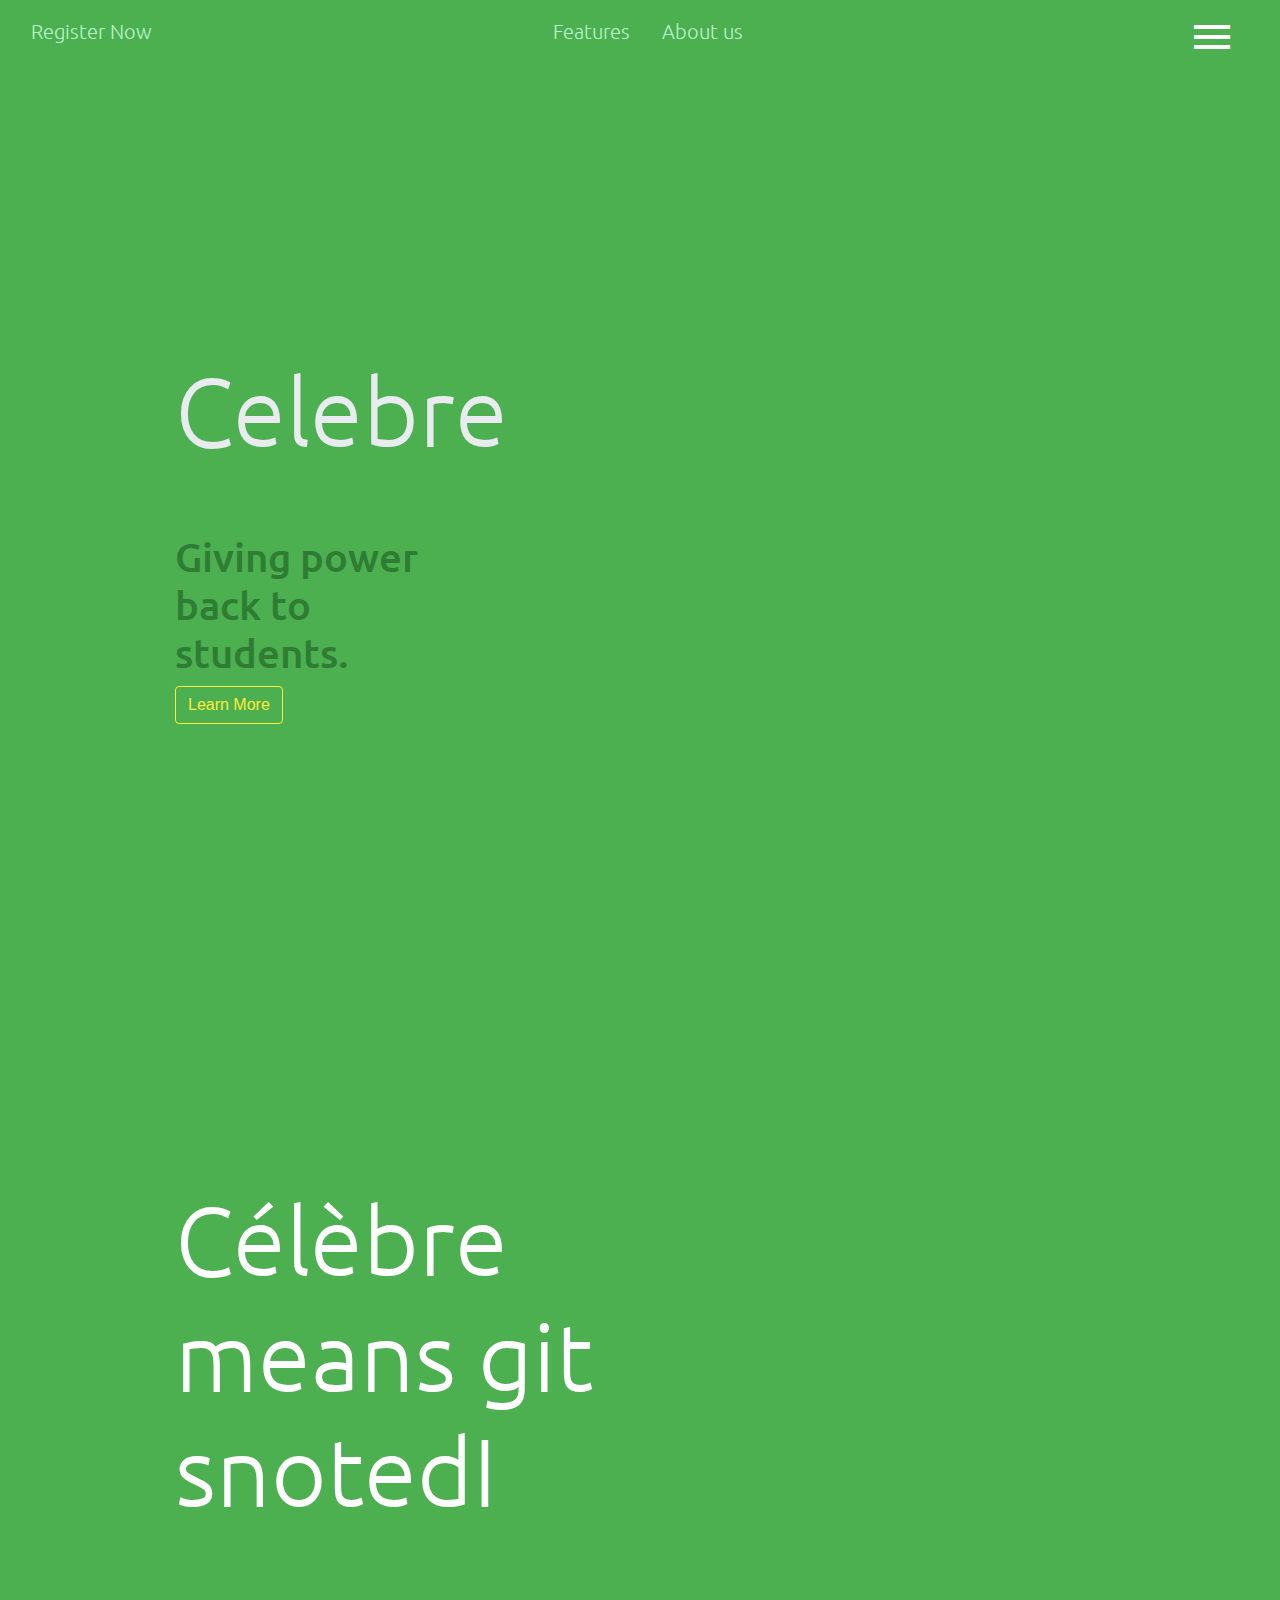
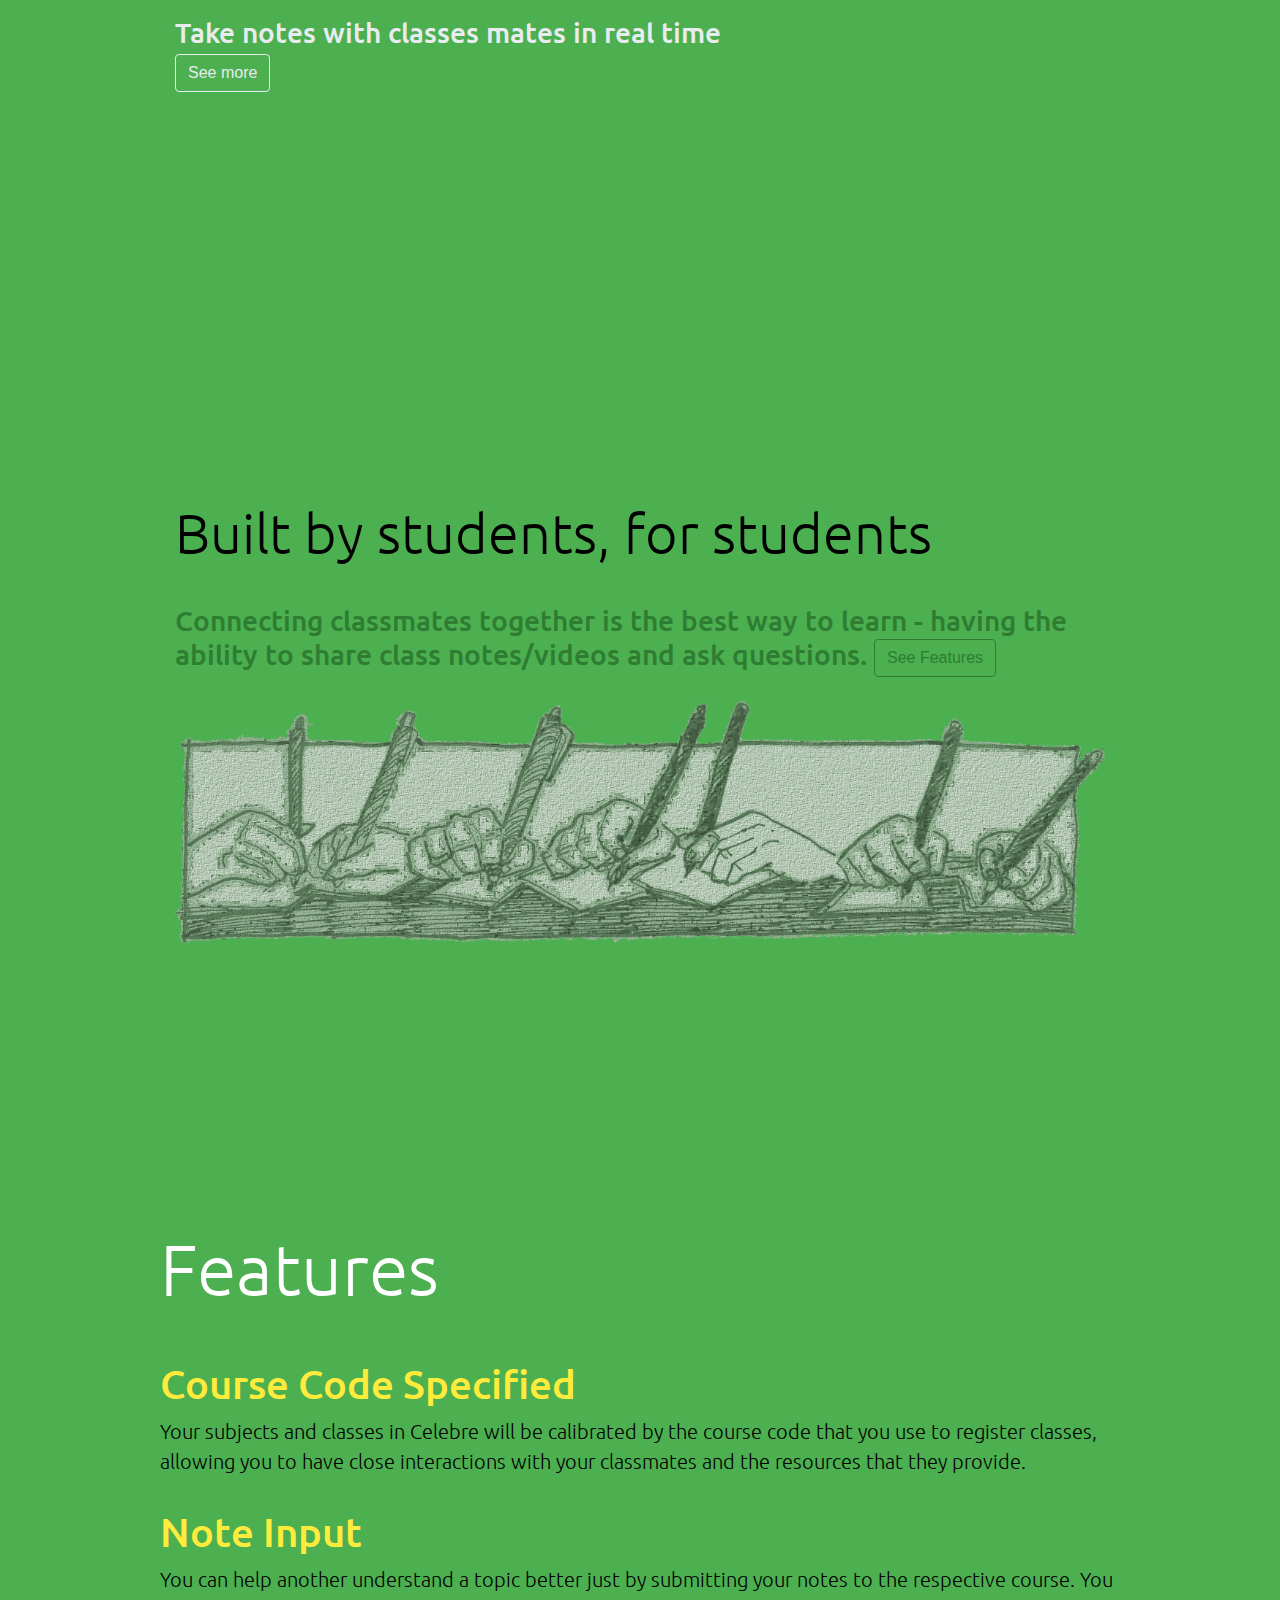
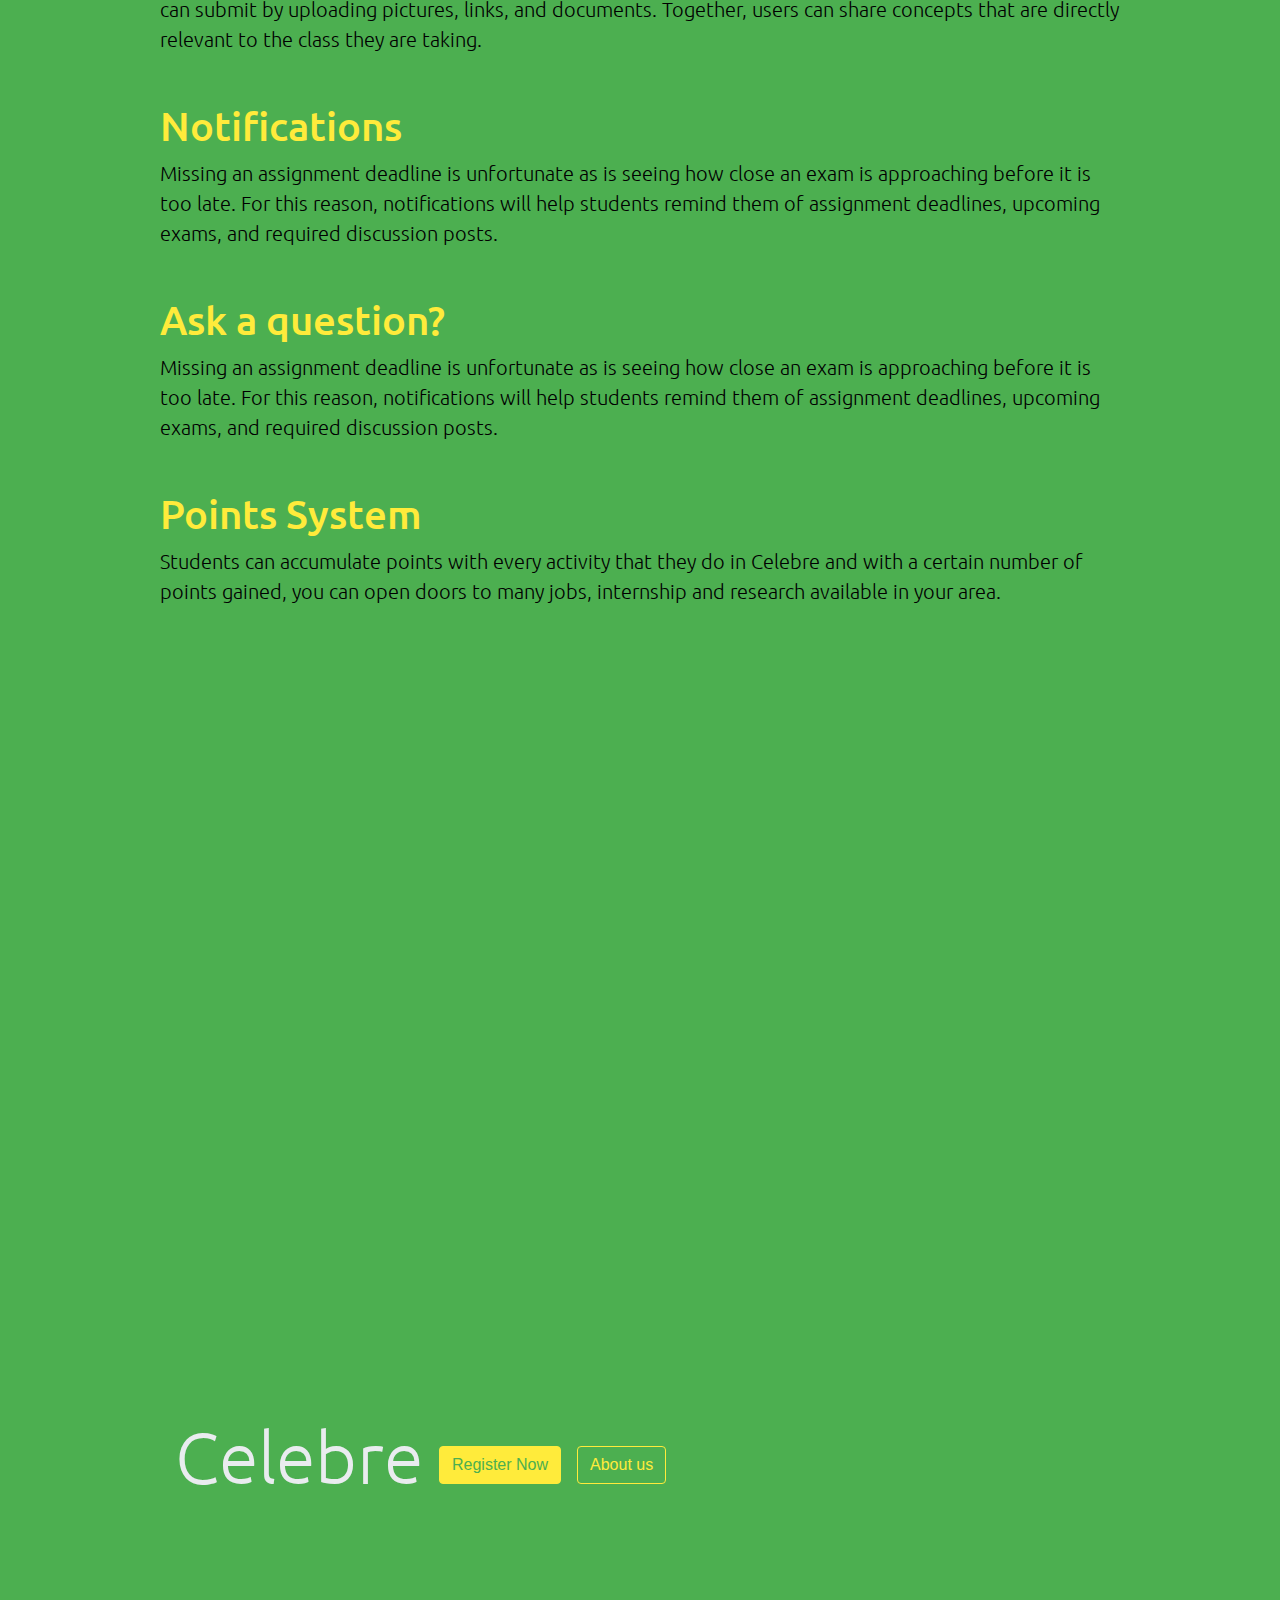
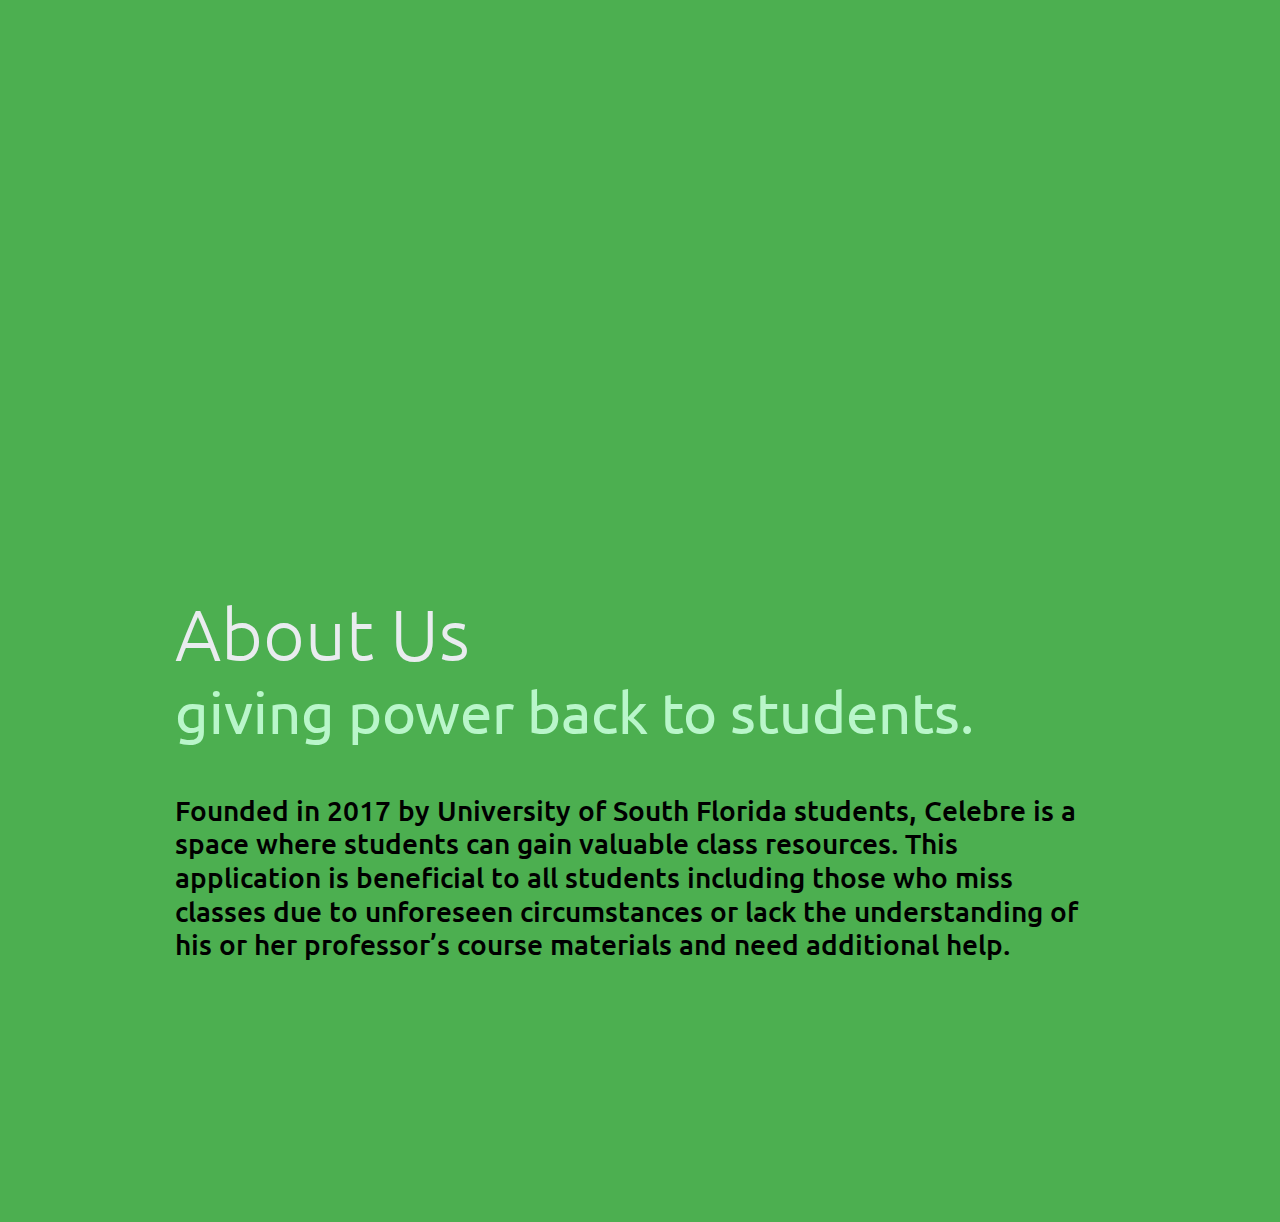
==== commit 06fb0794: "Cleanup" ====
--- a/index.html
+++ b/index.html
@@ -1 +1 @@
-<!doctype html><html class="no-js" lang=""><head> <meta charset="utf-8"> <meta http-equiv="x-ua-compatible" content="ie=edge"> <title>Celebre - Giving Power Back To Students</title> <meta name="description" content=""> <meta name="viewport" content="width=device-width, initial-scale=1"> <link rel="manifest" href="site.webmanifest"> <link rel="apple-touch-icon" href="icon.png"> <link href="https://fonts.googleapis.com/css?family=Ubuntu" rel="stylesheet"> <link rel="stylesheet" href="scss/moebootstrap.css" crossorigin="anonymous"> <link href="https://fonts.googleapis.com/icon?family=Material+Icons" rel="stylesheet"> <link rel="stylesheet" href="css/normalize.css"> <link rel="stylesheet" href="css/main.css"></head><body><!--[if lte IE 9]><p class="browserupgrade">You are using an <strong>outdated</strong> browser. Please <a href="https://browsehappy.com/">upgrade your browser</a> to improve your experience and security.</p><![endif]--><div class="collapse margin-bottom-10 bg-secondary" id="navbarToggleExternalContent"> <div class=" p-4"> <ul class="nav justify-content-end" id="navBarList"> <li class="nav-item" id="loginMenuItem"> <a class="nav-link" href="login.html">LOGIN</a> </li><li class="nav-item" id="featuresMenuItem"> <a class="nav-link text-muted" href="#features_div">FEATURES</a> </li><li class="nav-item" id="aboutMenuItem"> <a class="nav-link text-muted" href="#aboutus_div">ABOUT</a> </li><li class="nav-item"> <a class="nav-link text-muted" href="#">CONTACT</a> </li></ul> </div></div><div class="container-fluid"> <nav class="navbar navbar-dark bg-transparent"> <p class="lead padding-top-10"><a href="register.html" class="text-secondary">Register Now</a></p><div class="d-none d-md-block d-lg-block d-xl-block"> <p class="lead padding-top-10"><custom class="margin-right-32 no-select "><a href="#features_div" class="no-select text-secondary">Features </a></custom> <custom class="margin-right-32 no-select"><a href="#aboutus_div" class="text-secondary no-select">About us</a></custom></p></div><button class="navbar-toggler no-select" type="button" data-toggle="collapse" data-target="#navbarToggleExternalContent" aria-controls="navbarToggleExternalContent" aria-expanded="false" aria-label="Toggle navigation"> <i class="material-icons large text-white no-select">&#xE5D2;</i> </button> </nav></div><div class="container-fluid w-75"> <div class="row align-items-center panel whole-page" data-color="green"> <div class="col-sm-12 col-md-6 col-lg-4"> <div class="d-block d-md-none"><h1 class="display-3 text-light">Celebre</h1> <p class="h3 text-dark">Giving power back to students. <button class="btn btn-outline-success my-2 my-sm-0 move-next-button" type="submit">Learn More</button> </p></div><div class="d-none d-md-block d-lg-block d-xl-block"><h1 class="display-1 text-light">Celebre</h1> <p class="h1 text-dark">Giving power back to students. <button class="btn btn-outline-success my-2 my-sm-0 move-next-button" type="submit">Learn More</button> </p></div></div><div class="d-none d-md-block d-lg-block d-xl-block col"> <p class="align-content-center d-flex justify-content-center"> </p></div></div><div class="row align-items-center panel whole-page" data-color="dark-green"> <div class=" col-md-8 col-sm-12"> <h1 class="d-block d-md-none display-4 text-white">Célèbre means<br><custom class="celebre-means">noted</custom></h1> <h1 class="d-none d-md-block d-lg-block d-xl-block display-1 text-white">Célèbre means <custom class="celebre-means">noted</custom></h1><br><p class="h3 text-light"> some text about how incredible celebre is<br><button class="btn btn-outline-light my-2 my-sm-0 move-next-button" type="submit">See more</button> </p></div></div><div class="row align-items-center panel whole-page" data-color="gray"> <div> <div class="col-sm-12"> <h1 class="display-4">Built by students, for students</h1> <p class="h3 text-dark"> Connecting classmates together is the best way to learn - having the ability to share class notes/videos and ask questions. Celebre aims to enhance all students’ progress in their classes and in doing so, hopes to spread its mission nationwide. <button class="btn btn-outline-dark my-2 my-sm-0 move-next-button" type="submit">See Features</button> </p></div><img id="" class="col card-img-top mh-100 width-auto padding-top-bottom" src="img/longhandsnotes.png" alt="Image of the specified item"> </div></div><div class="row align-items-center panel whole-page padding-bottom-400" id="features_div" data-color="green"> <div class="row align-items-center"> <div class="col-sm-12"> <h1 class="display-3 text-white text-white">Features</h1> </div><div class="d-none d-md-block d-lg-block d-xl-block col-md-6 "> </div><div class="col"> <p class="h1 text-success">Course Code Specified</p><p class="lead ">Your subjects and classes in Celebre will be calibrated by the course code that you use to register classes, allowing you to have close interactions with your classmates and the resources that they provide.</p></div></div><div class="row align-items-center padding-top-bottom"> <div class="col"> <p class="h1 text-success">Note Input</p><p class="lead">You can help another understand a topic better just by submitting your notes to the respective course. You can submit by uploading pictures, links, and documents. Together, users can share concepts that are directly relevant to the class they are taking. </p></div></div><div class="row align-items-center padding-top-bottom" > <div class="col"> <p class="h1 text-right text-success">Notifications</p><p class="lead">Missing an assignment deadline is unfortunate as is seeing how close an exam is approaching before it is too late. For this reason, notifications will help students remind them of assignment deadlines, upcoming exams, and required discussion posts. </p></div><div class="d-none d-md-block d-lg-block d-xl-block col-md-6 "> </div></div><div class="row align-items-center padding-top-bottom" > <div class="col"> <p class="h1 text-success">Ask a question?</p><p class="lead">Missing an assignment deadline is unfortunate as is seeing how close an exam is approaching before it is too late. For this reason, notifications will help students remind them of assignment deadlines, upcoming exams, and required discussion posts. </p></div></div><div class="row align-items-center padding-top-bottom"> <div class="col"> <p class="h1 text-success">Points System</p><p class="lead">Students can accumulate points with every activity that they do in Celebre and with a certain number of points gained, you can open doors to many jobs, internship and research available in your area. </p></div></div></div><div class="row align-items-center panel whole-page" data-color="green"> <div class="col padding-top-bottom"><h1 class="display-3 text-light">Celebre <button class="btn btn-success my-2 my-sm-0" type="submit"><a href="register.html"> Register Now</a></button> <button class="btn btn-outline-success my-2 my-sm-0 move-next-button" type="submit">About us</button> </h1> </div></div><div class="row align-items-center panel whole-page" id="aboutus_div" data-color="dark-green"> <div class="col padding-top-bottom"><h1 class="display-3 text-light">About Us <small class="text-secondary d-none d-md-block d-lg-block d-xl-block"> giving power back to students.</small> </h1> <p class="h3"> Founded in 2017 by University of South Florida students, Celebre is a space where students can gain valuable class resources. This application is beneficial to all students including those who miss classes due to unforeseen circumstances or lack the understanding of his or her professor’s course materials and need additional help. </p></div></div></div><script src="js/vendor/modernizr-3.5.0.min.js"></script><script src="https://code.jquery.com/jquery-3.2.1.min.js" integrity="sha256-hwg4gsxgFZhOsEEamdOYGBf13FyQuiTwlAQgxVSNgt4=" crossorigin="anonymous"></script><script>window.jQuery || document.write('<script src="js/vendor/jquery-3.2.1.min.js"></script>')</script><script src="https://cdnjs.cloudflare.com/ajax/libs/popper.js/1.12.3/umd/popper.min.js" integrity="sha384-vFJXuSJphROIrBnz7yo7oB41mKfc8JzQZiCq4NCceLEaO4IHwicKwpJf9c9IpFgh" crossorigin="anonymous"></script><script src="https://maxcdn.bootstrapcdn.com/bootstrap/4.0.0-beta.2/js/bootstrap.min.js" integrity="sha384-alpBpkh1PFOepccYVYDB4do5UnbKysX5WZXm3XxPqe5iKTfUKjNkCk9SaVuEZflJ" crossorigin="anonymous"></script><script src="js/plugins.js"></script><script src="js/main.js"></script><script>window.ga=function(){ga.q.push(arguments)};ga.q=[];ga.l=+new Date; ga('create','UA-80849181-2','auto');ga('send','pageview')</script><script src="https://www.google-analytics.com/analytics.js" async defer></script></body></html>
+<!doctypehtml><html class=no-js><meta charset=utf-8><meta content="ie=edge"http-equiv=x-ua-compatible><title>Celebre - Giving Power Back To Students</title><meta content=""name=description><meta content="width=device-width,initial-scale=1"name=viewport><link href=site.webmanifest rel=manifest><link href=icon.png rel=apple-touch-icon><link href="https://fonts.googleapis.com/css?family=Ubuntu"rel=stylesheet><link href=scss/moebootstrap.css rel=stylesheet crossorigin=anonymous><link href="https://fonts.googleapis.com/icon?family=Material+Icons"rel=stylesheet><link href=css/normalize.css rel=stylesheet><link href=css/main.css rel=stylesheet><body><!--[if lte IE 9]><p class=browserupgrade>You are using an <strong>outdated</strong> browser. Please <a href=https://browsehappy.com/ >upgrade your browser</a> to improve your experience and security.<![endif]--><div class="bg-secondary collapse margin-bottom-10"id=navbarToggleExternalContent><div class=p-4><ul class="justify-content-end nav"id=navBarList><li class=nav-item id=loginMenuItem><a href=login.html class=nav-link>LOGIN</a><li class=nav-item id=featuresMenuItem><a href=#features_div class="nav-link text-muted">FEATURES</a><li class=nav-item id=aboutMenuItem><a href=#aboutus_div class="nav-link text-muted">ABOUT</a><li class=nav-item><a href=# class="nav-link text-muted">CONTACT</a></ul></div></div><div class=container-fluid><nav class="bg-transparent navbar navbar-dark"><p class="lead padding-top-10"><a href=register.html class=text-secondary>Register Now</a><div class="d-lg-block d-md-block d-none d-xl-block"><p class="lead padding-top-10"><custom class="no-select margin-right-32"><a href=#features_div class="no-select text-secondary">Features</a></custom><custom class="no-select margin-right-32"><a href=#aboutus_div class="no-select text-secondary">About us</a></custom></div><button class="no-select navbar-toggler"type=button aria-controls=navbarToggleExternalContent aria-expanded=false aria-label="Toggle navigation"data-target=#navbarToggleExternalContent data-toggle=collapse><i class="no-select large material-icons text-white"></i></button></nav></div><div class="container-fluid w-75"><div class="align-items-center row panel whole-page"data-color=green><div class="col-sm-12 col-lg-4 col-md-6"><div class="d-block d-md-none"><h1 class="text-light display-3">Celebre</h1><p class="h3 text-dark">Giving power back to students. <button class="btn my-2 move-next-button my-sm-0 btn-outline-success"type=submit>Learn More</button></div><div class="d-lg-block d-md-block d-none d-xl-block"><h1 class="text-light display-1">Celebre</h1><p class="h1 text-dark">Giving power back to students. <button class="btn my-2 move-next-button my-sm-0 btn-outline-success"type=submit>Learn More</button></div></div><div class="col d-lg-block d-md-block d-none d-xl-block"><p class="align-content-center d-flex justify-content-center"></div></div><div class="align-items-center row panel whole-page"data-color=dark-green><div class="col-sm-12 col-md-8"><h1 class="text-white d-block d-md-none display-4">Célèbre means&nbsp;<br><custom class=celebre-means>noted</custom></h1><h1 class="d-lg-block d-md-block d-none d-xl-block display-1 text-white">Célèbre means&nbsp;git s<custom class=celebre-means>noted</custom></h1><br><p class="text-light h3">Take notes with classes mates in real time<br><button class="btn my-2 move-next-button btn-outline-light my-sm-1"type=submit>See more</button></div></div><div class="align-items-center row panel whole-page"data-color=gray><div><div class=col-sm-12><h1 class=display-4>Built by students, for students</h1><p class="h3 text-dark">Connecting classmates together is the best way to learn - having the ability to share class notes/videos and ask questions. <button class="btn my-2 move-next-button my-sm-0 btn-outline-dark"type=submit>See Features</button></div><img alt="Image of the specified item"class="col padding-top-bottom card-img-top mh-100 width-auto"src=img/longhandsnotes.png></div></div><div class="align-items-center row panel whole-page padding-bottom-400"data-color=green id=features_div><div class="align-items-center row"><div class=col-sm-12><h1 class="text-white text-white display-3">Features</h1></div><div class=col><p class="h1 text-success">Course Code Specified<p class=lead>Your subjects and classes in Celebre will be calibrated by the course code that you use to register classes, allowing you to have close interactions with your classmates and the resources that they provide.</div></div><div class="align-items-center row padding-top-bottom"><div class=col><p class="h1 text-success">Note Input<p class=lead>You can help another understand a topic better just by submitting your notes to the respective course. You can submit by uploading pictures, links, and documents. Together, users can share concepts that are directly relevant to the class they are taking.</div></div><div class="align-items-center row padding-top-bottom"><div class=col><p class="h1 text-success">Notifications<p class=lead>Missing an assignment deadline is unfortunate as is seeing how close an exam is approaching before it is too late. For this reason, notifications will help students remind them of assignment deadlines, upcoming exams, and required discussion posts.</div><div class="d-lg-block d-md-block d-none d-xl-block"></div></div><div class="align-items-center row padding-top-bottom"><div class=col><p class="h1 text-success">Ask a question?<p class=lead>Missing an assignment deadline is unfortunate as is seeing how close an exam is approaching before it is too late. For this reason, notifications will help students remind them of assignment deadlines, upcoming exams, and required discussion posts.</div></div><div class="align-items-center row padding-top-bottom"><div class=col><p class="h1 text-success">Points System<p class=lead>Students can accumulate points with every activity that they do in Celebre and with a certain number of points gained, you can open doors to many jobs, internship and research available in your area.</div></div></div><div class="align-items-center row panel whole-page"data-color=green><div class="col padding-top-bottom"><h1 class="text-light display-3">Celebre <button class="btn my-2 my-sm-0 btn-success"type=submit><a href=register.html>Register Now</a></button> <button class="btn my-2 move-next-button my-sm-0 btn-outline-success"type=submit>About us</button></h1></div></div><div class="align-items-center row panel whole-page"data-color=dark-green id=aboutus_div><div class="col padding-top-bottom"><h1 class="text-light display-3">About Us <small class="d-lg-block d-md-block d-none d-xl-block text-secondary">giving power back to students.</small></h1><p class=h3>Founded in 2017 by University of South Florida students, Celebre is a space where students can gain valuable class resources. This application is beneficial to all students including those who miss classes due to unforeseen circumstances or lack the understanding of his or her professor’s course materials and need additional help.</div></div></div><script src=js/vendor/modernizr-3.5.0.min.js></script><script src=https://code.jquery.com/jquery-3.2.1.min.js crossorigin=anonymous integrity="sha256-hwg4gsxgFZhOsEEamdOYGBf13FyQuiTwlAQgxVSNgt4="></script><script>window.jQuery||document.write('<script src="js/vendor/jquery-3.2.1.min.js"><\/script>')</script><script src=https://cdnjs.cloudflare.com/ajax/libs/popper.js/1.12.3/umd/popper.min.js crossorigin=anonymous integrity=sha384-vFJXuSJphROIrBnz7yo7oB41mKfc8JzQZiCq4NCceLEaO4IHwicKwpJf9c9IpFgh></script><script src=https://maxcdn.bootstrapcdn.com/bootstrap/4.0.0-beta.2/js/bootstrap.min.js crossorigin=anonymous integrity=sha384-alpBpkh1PFOepccYVYDB4do5UnbKysX5WZXm3XxPqe5iKTfUKjNkCk9SaVuEZflJ></script><script src=js/plugins.js></script><script src=js/main.js></script><script>window.ga=function(){ga.q.push(arguments)},ga.q=[],ga.l=+new Date,ga("create","UA-80849181-2","auto"),ga("send","pageview")</script><script src=https://www.google-analytics.com/analytics.js async defer></script>
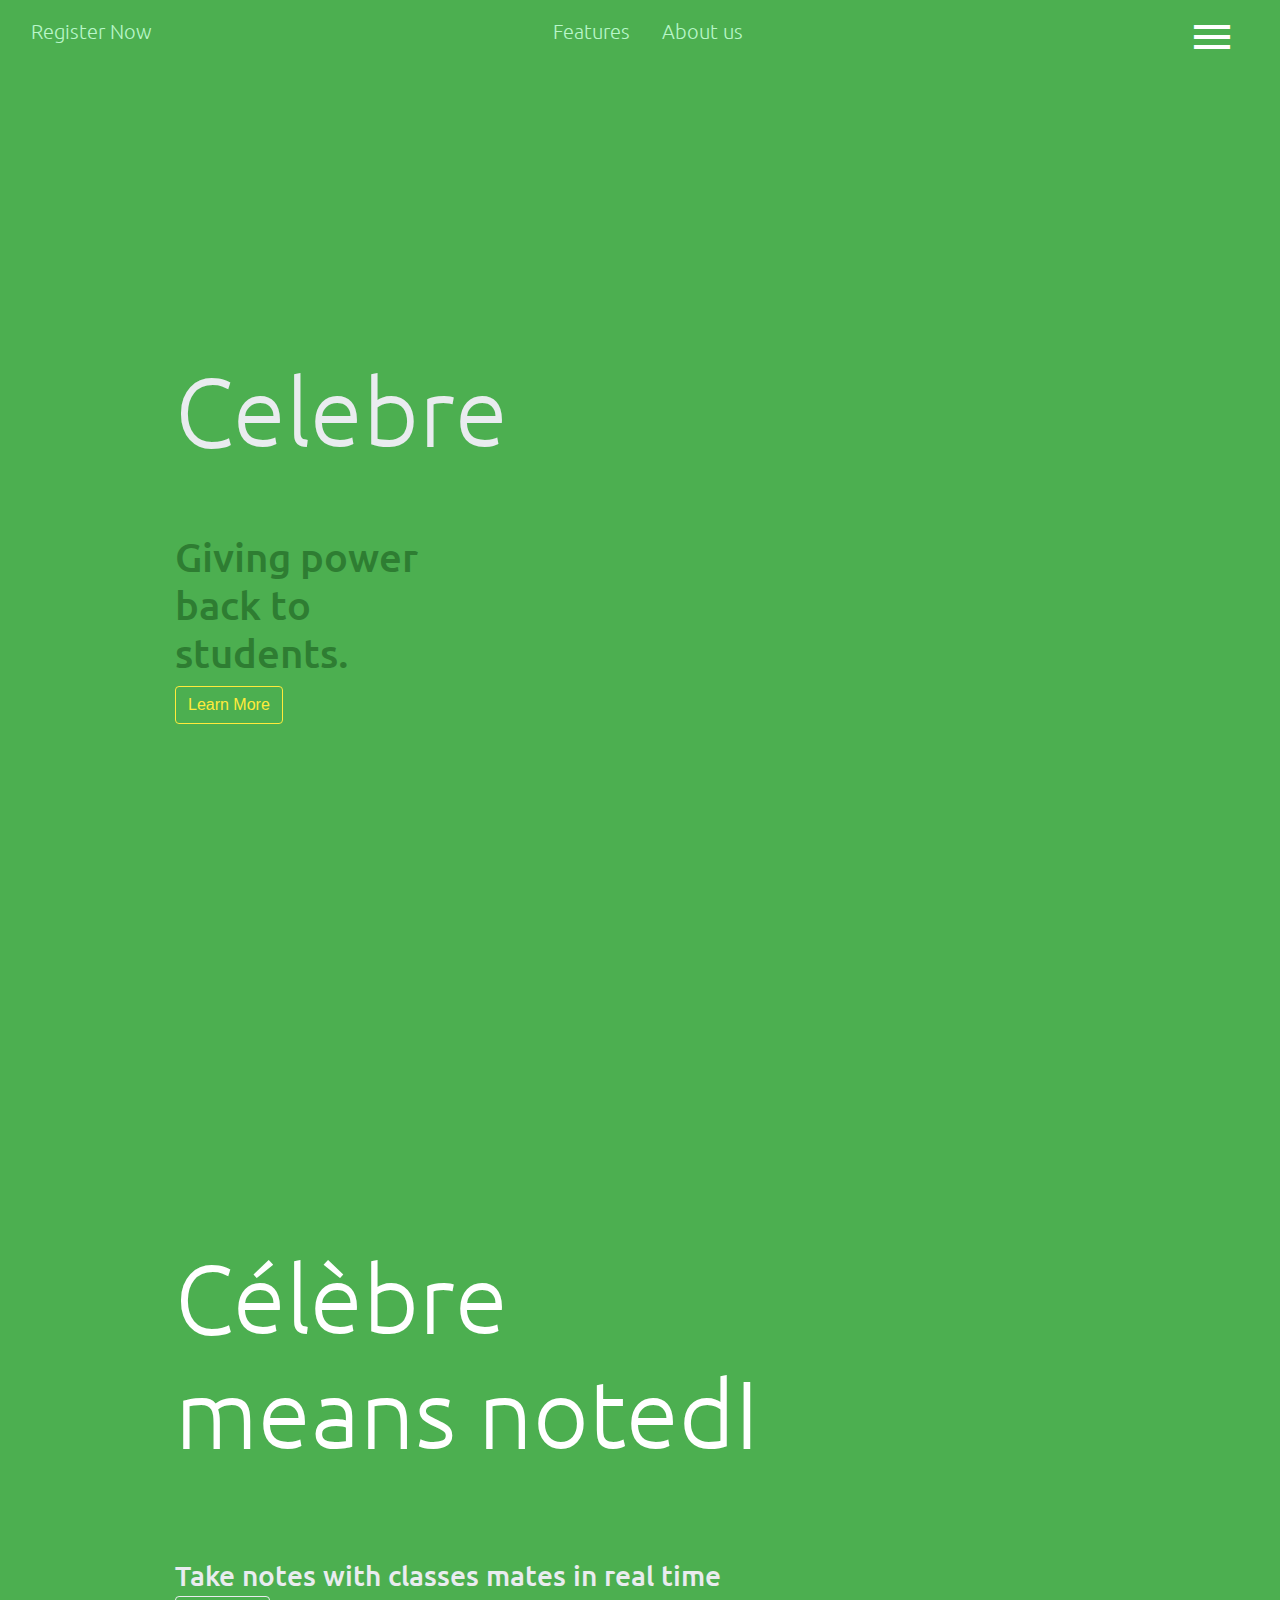
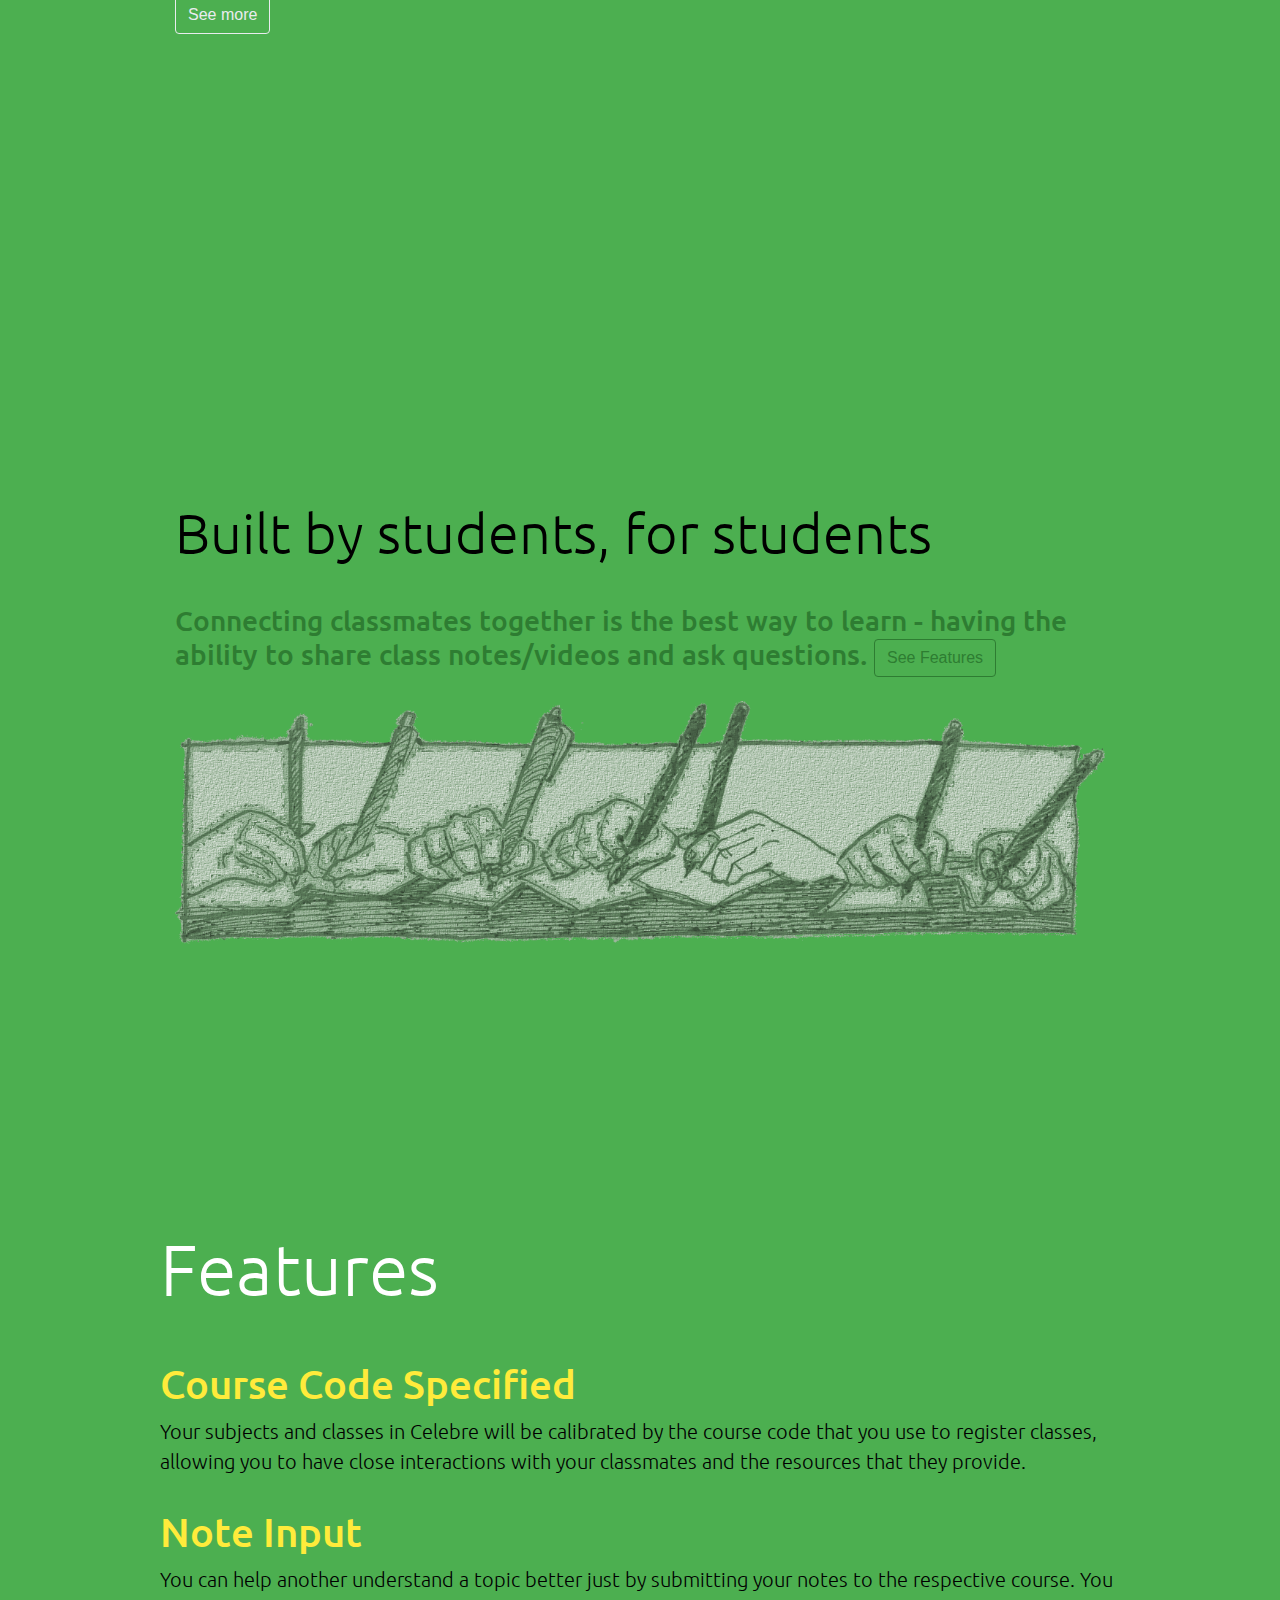
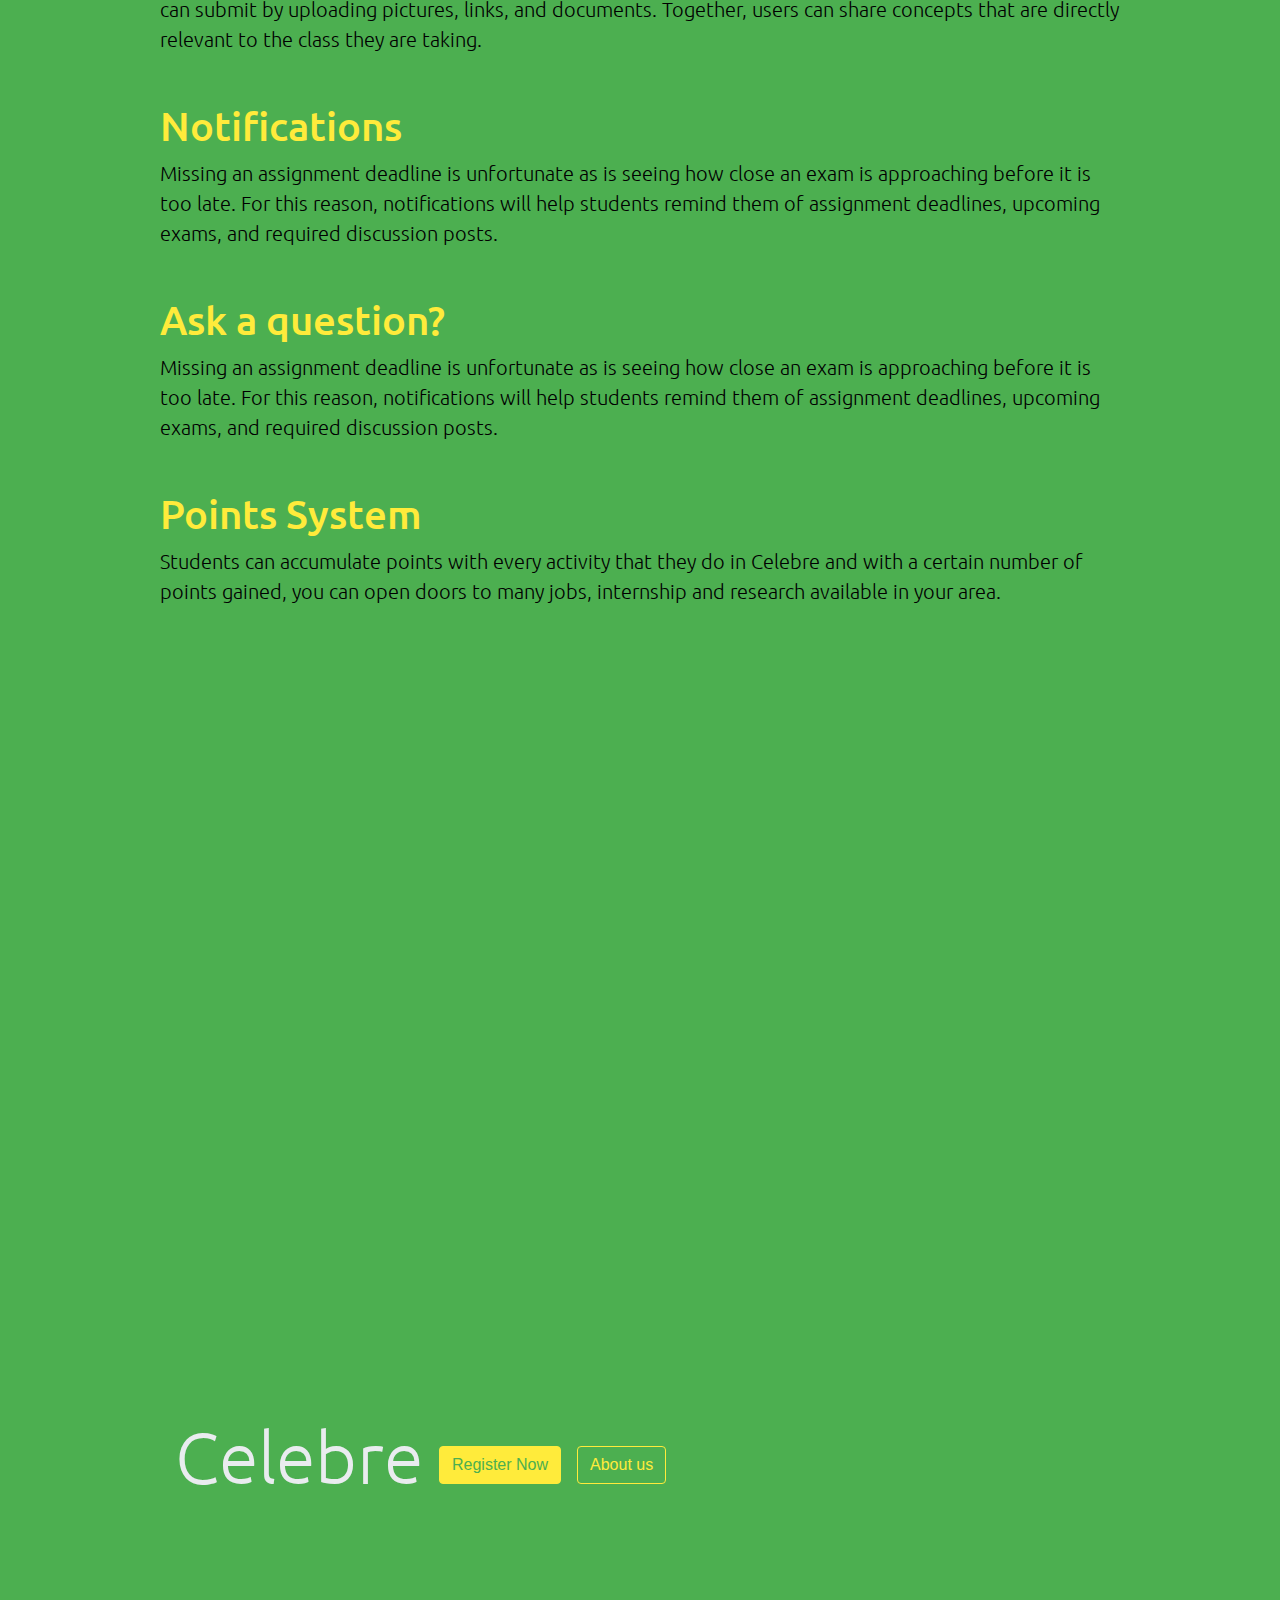
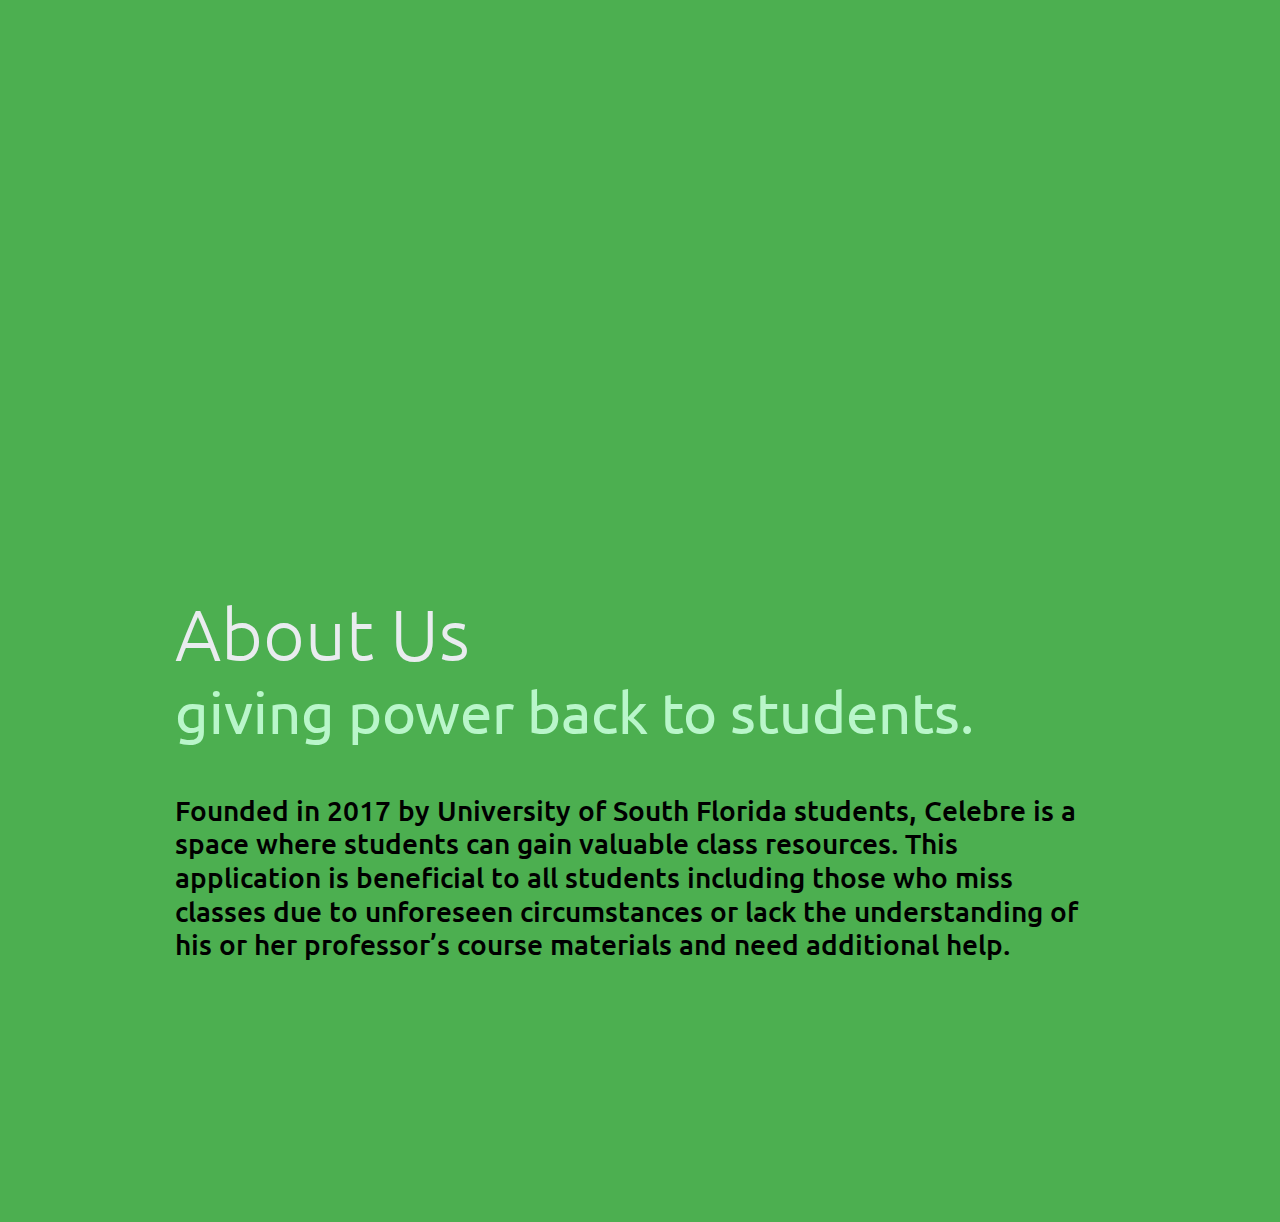
==== commit 7617e3bc: "Removed "Git" in text" ====
--- a/index.html
+++ b/index.html
@@ -1 +1 @@
-<!doctypehtml><html class=no-js><meta charset=utf-8><meta content="ie=edge"http-equiv=x-ua-compatible><title>Celebre - Giving Power Back To Students</title><meta content=""name=description><meta content="width=device-width,initial-scale=1"name=viewport><link href=site.webmanifest rel=manifest><link href=icon.png rel=apple-touch-icon><link href="https://fonts.googleapis.com/css?family=Ubuntu"rel=stylesheet><link href=scss/moebootstrap.css rel=stylesheet crossorigin=anonymous><link href="https://fonts.googleapis.com/icon?family=Material+Icons"rel=stylesheet><link href=css/normalize.css rel=stylesheet><link href=css/main.css rel=stylesheet><body><!--[if lte IE 9]><p class=browserupgrade>You are using an <strong>outdated</strong> browser. Please <a href=https://browsehappy.com/ >upgrade your browser</a> to improve your experience and security.<![endif]--><div class="bg-secondary collapse margin-bottom-10"id=navbarToggleExternalContent><div class=p-4><ul class="justify-content-end nav"id=navBarList><li class=nav-item id=loginMenuItem><a href=login.html class=nav-link>LOGIN</a><li class=nav-item id=featuresMenuItem><a href=#features_div class="nav-link text-muted">FEATURES</a><li class=nav-item id=aboutMenuItem><a href=#aboutus_div class="nav-link text-muted">ABOUT</a><li class=nav-item><a href=# class="nav-link text-muted">CONTACT</a></ul></div></div><div class=container-fluid><nav class="bg-transparent navbar navbar-dark"><p class="lead padding-top-10"><a href=register.html class=text-secondary>Register Now</a><div class="d-lg-block d-md-block d-none d-xl-block"><p class="lead padding-top-10"><custom class="no-select margin-right-32"><a href=#features_div class="no-select text-secondary">Features</a></custom><custom class="no-select margin-right-32"><a href=#aboutus_div class="no-select text-secondary">About us</a></custom></div><button class="no-select navbar-toggler"type=button aria-controls=navbarToggleExternalContent aria-expanded=false aria-label="Toggle navigation"data-target=#navbarToggleExternalContent data-toggle=collapse><i class="no-select large material-icons text-white"></i></button></nav></div><div class="container-fluid w-75"><div class="align-items-center row panel whole-page"data-color=green><div class="col-sm-12 col-lg-4 col-md-6"><div class="d-block d-md-none"><h1 class="text-light display-3">Celebre</h1><p class="h3 text-dark">Giving power back to students. <button class="btn my-2 move-next-button my-sm-0 btn-outline-success"type=submit>Learn More</button></div><div class="d-lg-block d-md-block d-none d-xl-block"><h1 class="text-light display-1">Celebre</h1><p class="h1 text-dark">Giving power back to students. <button class="btn my-2 move-next-button my-sm-0 btn-outline-success"type=submit>Learn More</button></div></div><div class="col d-lg-block d-md-block d-none d-xl-block"><p class="align-content-center d-flex justify-content-center"></div></div><div class="align-items-center row panel whole-page"data-color=dark-green><div class="col-sm-12 col-md-8"><h1 class="text-white d-block d-md-none display-4">Célèbre means&nbsp;<br><custom class=celebre-means>noted</custom></h1><h1 class="d-lg-block d-md-block d-none d-xl-block display-1 text-white">Célèbre means&nbsp;git s<custom class=celebre-means>noted</custom></h1><br><p class="text-light h3">Take notes with classes mates in real time<br><button class="btn my-2 move-next-button btn-outline-light my-sm-1"type=submit>See more</button></div></div><div class="align-items-center row panel whole-page"data-color=gray><div><div class=col-sm-12><h1 class=display-4>Built by students, for students</h1><p class="h3 text-dark">Connecting classmates together is the best way to learn - having the ability to share class notes/videos and ask questions. <button class="btn my-2 move-next-button my-sm-0 btn-outline-dark"type=submit>See Features</button></div><img alt="Image of the specified item"class="col padding-top-bottom card-img-top mh-100 width-auto"src=img/longhandsnotes.png></div></div><div class="align-items-center row panel whole-page padding-bottom-400"data-color=green id=features_div><div class="align-items-center row"><div class=col-sm-12><h1 class="text-white text-white display-3">Features</h1></div><div class=col><p class="h1 text-success">Course Code Specified<p class=lead>Your subjects and classes in Celebre will be calibrated by the course code that you use to register classes, allowing you to have close interactions with your classmates and the resources that they provide.</div></div><div class="align-items-center row padding-top-bottom"><div class=col><p class="h1 text-success">Note Input<p class=lead>You can help another understand a topic better just by submitting your notes to the respective course. You can submit by uploading pictures, links, and documents. Together, users can share concepts that are directly relevant to the class they are taking.</div></div><div class="align-items-center row padding-top-bottom"><div class=col><p class="h1 text-success">Notifications<p class=lead>Missing an assignment deadline is unfortunate as is seeing how close an exam is approaching before it is too late. For this reason, notifications will help students remind them of assignment deadlines, upcoming exams, and required discussion posts.</div><div class="d-lg-block d-md-block d-none d-xl-block"></div></div><div class="align-items-center row padding-top-bottom"><div class=col><p class="h1 text-success">Ask a question?<p class=lead>Missing an assignment deadline is unfortunate as is seeing how close an exam is approaching before it is too late. For this reason, notifications will help students remind them of assignment deadlines, upcoming exams, and required discussion posts.</div></div><div class="align-items-center row padding-top-bottom"><div class=col><p class="h1 text-success">Points System<p class=lead>Students can accumulate points with every activity that they do in Celebre and with a certain number of points gained, you can open doors to many jobs, internship and research available in your area.</div></div></div><div class="align-items-center row panel whole-page"data-color=green><div class="col padding-top-bottom"><h1 class="text-light display-3">Celebre <button class="btn my-2 my-sm-0 btn-success"type=submit><a href=register.html>Register Now</a></button> <button class="btn my-2 move-next-button my-sm-0 btn-outline-success"type=submit>About us</button></h1></div></div><div class="align-items-center row panel whole-page"data-color=dark-green id=aboutus_div><div class="col padding-top-bottom"><h1 class="text-light display-3">About Us <small class="d-lg-block d-md-block d-none d-xl-block text-secondary">giving power back to students.</small></h1><p class=h3>Founded in 2017 by University of South Florida students, Celebre is a space where students can gain valuable class resources. This application is beneficial to all students including those who miss classes due to unforeseen circumstances or lack the understanding of his or her professor’s course materials and need additional help.</div></div></div><script src=js/vendor/modernizr-3.5.0.min.js></script><script src=https://code.jquery.com/jquery-3.2.1.min.js crossorigin=anonymous integrity="sha256-hwg4gsxgFZhOsEEamdOYGBf13FyQuiTwlAQgxVSNgt4="></script><script>window.jQuery||document.write('<script src="js/vendor/jquery-3.2.1.min.js"><\/script>')</script><script src=https://cdnjs.cloudflare.com/ajax/libs/popper.js/1.12.3/umd/popper.min.js crossorigin=anonymous integrity=sha384-vFJXuSJphROIrBnz7yo7oB41mKfc8JzQZiCq4NCceLEaO4IHwicKwpJf9c9IpFgh></script><script src=https://maxcdn.bootstrapcdn.com/bootstrap/4.0.0-beta.2/js/bootstrap.min.js crossorigin=anonymous integrity=sha384-alpBpkh1PFOepccYVYDB4do5UnbKysX5WZXm3XxPqe5iKTfUKjNkCk9SaVuEZflJ></script><script src=js/plugins.js></script><script src=js/main.js></script><script>window.ga=function(){ga.q.push(arguments)},ga.q=[],ga.l=+new Date,ga("create","UA-80849181-2","auto"),ga("send","pageview")</script><script src=https://www.google-analytics.com/analytics.js async defer></script>
+<!doctypehtml><html class=no-js><meta charset=utf-8><meta content="ie=edge"http-equiv=x-ua-compatible><title>Celebre - Giving Power Back To Students</title><meta content=""name=description><meta content="width=device-width,initial-scale=1"name=viewport><link href=site.webmanifest rel=manifest><link href=icon.png rel=apple-touch-icon><link href="https://fonts.googleapis.com/css?family=Ubuntu"rel=stylesheet><link href=scss/moebootstrap.css rel=stylesheet crossorigin=anonymous><link href="https://fonts.googleapis.com/icon?family=Material+Icons"rel=stylesheet><link href=css/normalize.css rel=stylesheet><link href=css/main.css rel=stylesheet><body><!--[if lte IE 9]><p class=browserupgrade>You are using an <strong>outdated</strong> browser. Please <a href=https://browsehappy.com/ >upgrade your browser</a> to improve your experience and security.<![endif]--><div class="bg-secondary collapse margin-bottom-10"id=navbarToggleExternalContent><div class=p-4><ul class="justify-content-end nav"id=navBarList><li class=nav-item id=loginMenuItem><a href=login.html class=nav-link>LOGIN</a><li class=nav-item id=featuresMenuItem><a href=#features_div class="nav-link text-muted">FEATURES</a><li class=nav-item id=aboutMenuItem><a href=#aboutus_div class="nav-link text-muted">ABOUT</a><li class=nav-item><a href=# class="nav-link text-muted">CONTACT</a></ul></div></div><div class=container-fluid><nav class="bg-transparent navbar navbar-dark"><p class="lead padding-top-10"><a href=register.html class=text-secondary>Register Now</a><div class="d-lg-block d-md-block d-none d-xl-block"><p class="lead padding-top-10"><custom class="no-select margin-right-32"><a href=#features_div class="no-select text-secondary">Features</a></custom><custom class="no-select margin-right-32"><a href=#aboutus_div class="no-select text-secondary">About us</a></custom></div><button class="no-select navbar-toggler"type=button aria-controls=navbarToggleExternalContent aria-expanded=false aria-label="Toggle navigation"data-target=#navbarToggleExternalContent data-toggle=collapse><i class="no-select large material-icons text-white"></i></button></nav></div><div class="container-fluid w-75"><div class="align-items-center row panel whole-page"data-color=green><div class="col-sm-12 col-lg-4 col-md-6"><div class="d-block d-md-none"><h1 class="text-light display-3">Celebre</h1><p class="h3 text-dark">Giving power back to students. <button class="btn my-2 move-next-button my-sm-0 btn-outline-success"type=submit>Learn More</button></div><div class="d-lg-block d-md-block d-none d-xl-block"><h1 class="text-light display-1">Celebre</h1><p class="h1 text-dark">Giving power back to students. <button class="btn my-2 move-next-button my-sm-0 btn-outline-success"type=submit>Learn More</button></div></div><div class="col d-lg-block d-md-block d-none d-xl-block"><p class="align-content-center d-flex justify-content-center"></div></div><div class="align-items-center row panel whole-page"data-color=dark-green><div class="col-sm-12 col-md-8"><h1 class="text-white d-block d-md-none display-4">Célèbre means&nbsp;<br><custom class=celebre-means>noted</custom></h1><h1 class="d-lg-block d-md-block d-none d-xl-block display-1 text-white">Célèbre means&nbsp;<custom class=celebre-means>noted</custom></h1><br><p class="text-light h3">Take notes with classes mates in real time<br><button class="btn my-2 move-next-button btn-outline-light my-sm-1"type=submit>See more</button></div></div><div class="align-items-center row panel whole-page"data-color=gray><div><div class=col-sm-12><h1 class=display-4>Built by students, for students</h1><p class="h3 text-dark">Connecting classmates together is the best way to learn - having the ability to share class notes/videos and ask questions. <button class="btn my-2 move-next-button my-sm-0 btn-outline-dark"type=submit>See Features</button></div><img alt="Image of the specified item"class="col padding-top-bottom card-img-top mh-100 width-auto"src=img/longhandsnotes.png></div></div><div class="align-items-center row panel whole-page padding-bottom-400"data-color=green id=features_div><div class="align-items-center row"><div class=col-sm-12><h1 class="text-white text-white display-3">Features</h1></div><div class=col><p class="h1 text-success">Course Code Specified<p class=lead>Your subjects and classes in Celebre will be calibrated by the course code that you use to register classes, allowing you to have close interactions with your classmates and the resources that they provide.</div></div><div class="align-items-center row padding-top-bottom"><div class=col><p class="h1 text-success">Note Input<p class=lead>You can help another understand a topic better just by submitting your notes to the respective course. You can submit by uploading pictures, links, and documents. Together, users can share concepts that are directly relevant to the class they are taking.</div></div><div class="align-items-center row padding-top-bottom"><div class=col><p class="h1 text-success">Notifications<p class=lead>Missing an assignment deadline is unfortunate as is seeing how close an exam is approaching before it is too late. For this reason, notifications will help students remind them of assignment deadlines, upcoming exams, and required discussion posts.</div><div class="d-lg-block d-md-block d-none d-xl-block"></div></div><div class="align-items-center row padding-top-bottom"><div class=col><p class="h1 text-success">Ask a question?<p class=lead>Missing an assignment deadline is unfortunate as is seeing how close an exam is approaching before it is too late. For this reason, notifications will help students remind them of assignment deadlines, upcoming exams, and required discussion posts.</div></div><div class="align-items-center row padding-top-bottom"><div class=col><p class="h1 text-success">Points System<p class=lead>Students can accumulate points with every activity that they do in Celebre and with a certain number of points gained, you can open doors to many jobs, internship and research available in your area.</div></div></div><div class="align-items-center row panel whole-page"data-color=green><div class="col padding-top-bottom"><h1 class="text-light display-3">Celebre <button class="btn my-2 my-sm-0 btn-success"type=submit><a href=register.html>Register Now</a></button> <button class="btn my-2 move-next-button my-sm-0 btn-outline-success"type=submit>About us</button></h1></div></div><div class="align-items-center row panel whole-page"data-color=dark-green id=aboutus_div><div class="col padding-top-bottom"><h1 class="text-light display-3">About Us <small class="d-lg-block d-md-block d-none d-xl-block text-secondary">giving power back to students.</small></h1><p class=h3>Founded in 2017 by University of South Florida students, Celebre is a space where students can gain valuable class resources. This application is beneficial to all students including those who miss classes due to unforeseen circumstances or lack the understanding of his or her professor’s course materials and need additional help.</div></div></div><script src=js/vendor/modernizr-3.5.0.min.js></script><script src=https://code.jquery.com/jquery-3.2.1.min.js crossorigin=anonymous integrity="sha256-hwg4gsxgFZhOsEEamdOYGBf13FyQuiTwlAQgxVSNgt4="></script><script>window.jQuery||document.write('<script src="js/vendor/jquery-3.2.1.min.js"><\/script>')</script><script src=https://cdnjs.cloudflare.com/ajax/libs/popper.js/1.12.3/umd/popper.min.js crossorigin=anonymous integrity=sha384-vFJXuSJphROIrBnz7yo7oB41mKfc8JzQZiCq4NCceLEaO4IHwicKwpJf9c9IpFgh></script><script src=https://maxcdn.bootstrapcdn.com/bootstrap/4.0.0-beta.2/js/bootstrap.min.js crossorigin=anonymous integrity=sha384-alpBpkh1PFOepccYVYDB4do5UnbKysX5WZXm3XxPqe5iKTfUKjNkCk9SaVuEZflJ></script><script src=js/plugins.js></script><script src=js/main.js></script><script>window.ga=function(){ga.q.push(arguments)},ga.q=[],ga.l=+new Date,ga("create","UA-80849181-2","auto"),ga("send","pageview")</script><script src=https://www.google-analytics.com/analytics.js async defer></script>
